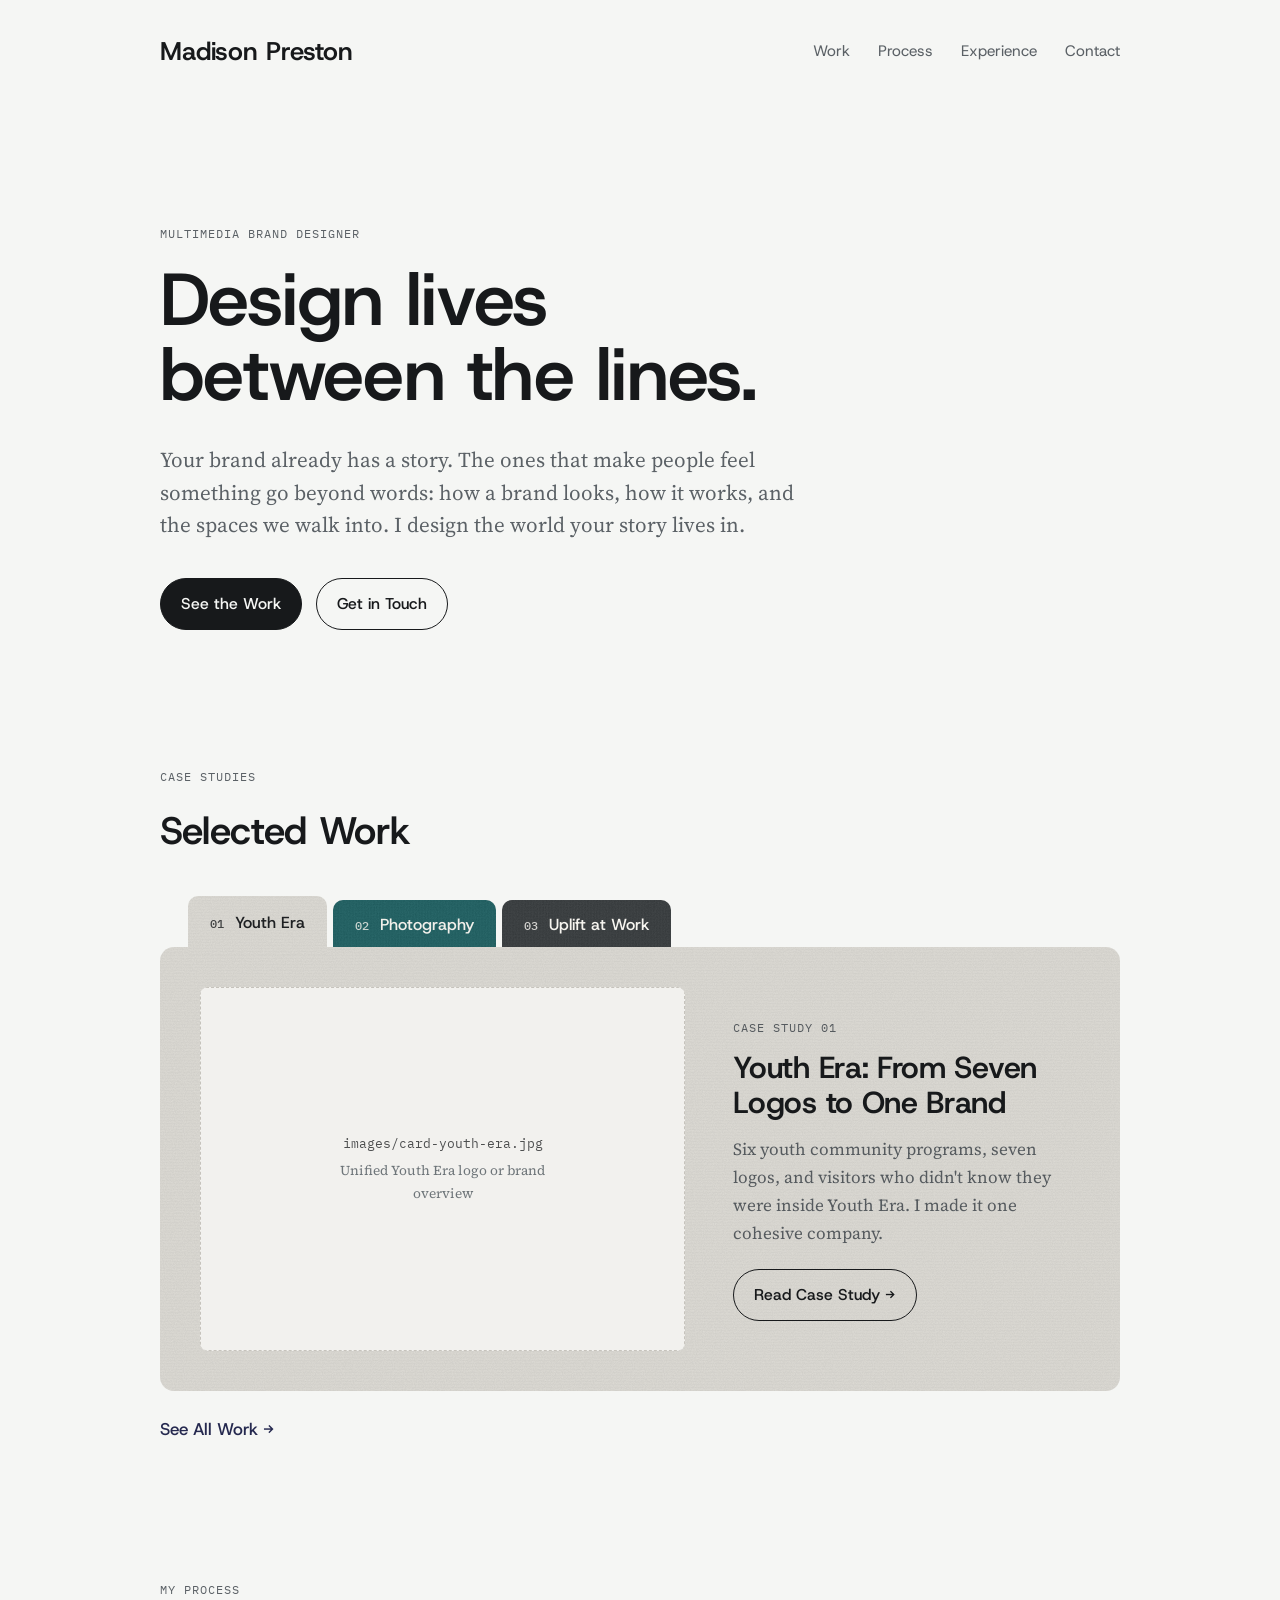
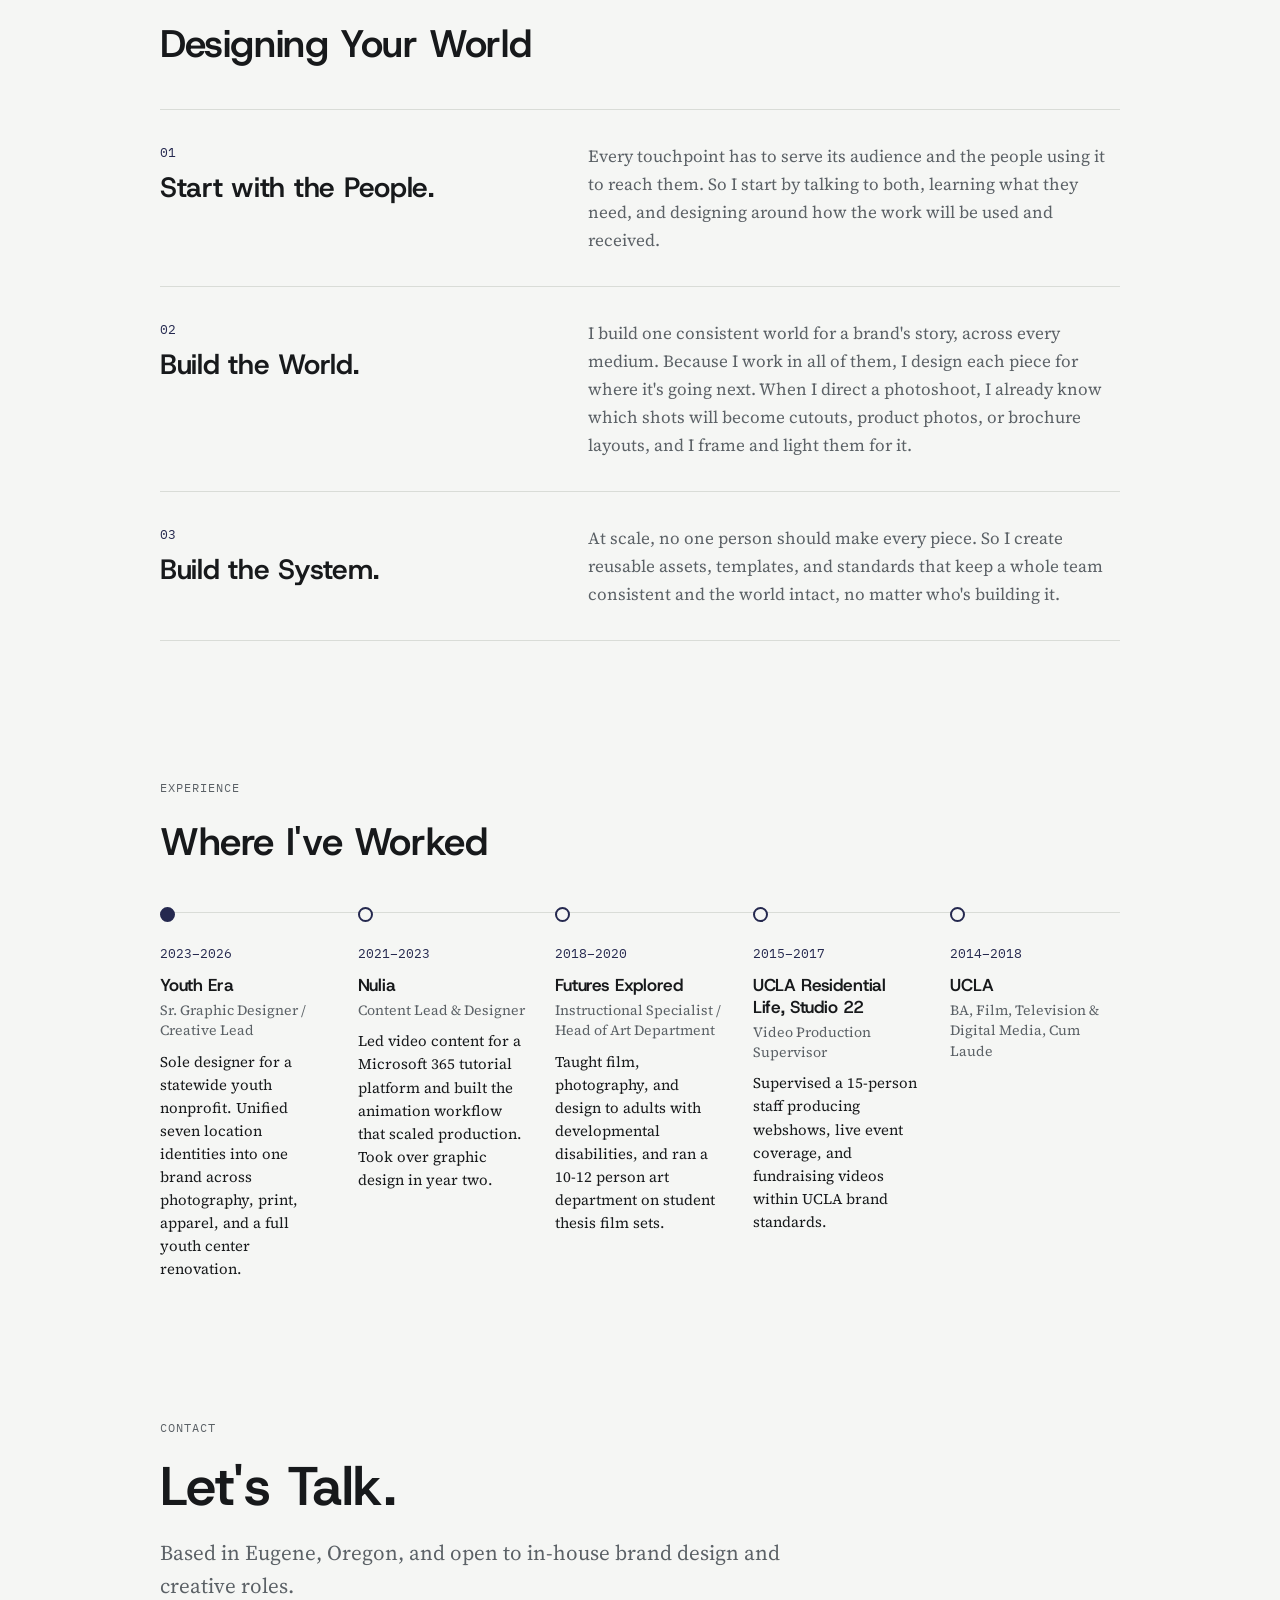
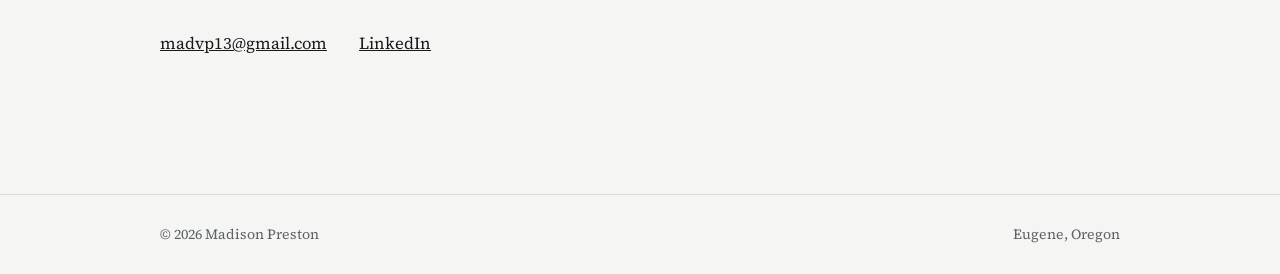
==== index.html @ fdfef24d "Add files via upload" ====
<!doctype html>
<html lang="en">
<head>
<meta charset="utf-8">
<meta name="viewport" content="width=device-width, initial-scale=1, viewport-fit=cover">
<title>Madison Preston</title>
<meta name="description" content="Madison Preston, Multimedia Brand Designer. Brand systems, photography, print, apparel, and spaces.">
<link rel="preconnect" href="https://fonts.googleapis.com">
<link rel="preconnect" href="https://fonts.gstatic.com" crossorigin>
<link rel="stylesheet" href="https://fonts.googleapis.com/css2?family=Host+Grotesk:wght@500;600&family=Source+Serif+4:opsz,wght@8..60,400;8..60,500;8..60,600&family=IBM+Plex+Mono:wght@400;500&display=swap">
<link rel="stylesheet" href="styles.css">
</head>
<body>

<header class="site-header">
  <div class="wrap">
    <a class="wordmark" href="index.html">Madison Preston</a>
    <nav class="nav" aria-label="Main">
      <a href="work.html">Work</a>
      <a href="#process">Process</a>
      <a href="#experience">Experience</a>
      <a href="#contact">Contact</a>
    </nav>
  </div>
</header>

<main>
  <section class="hero">
    <div class="wrap">
      <p class="eyebrow">Multimedia Brand Designer</p>
      <h1>Design lives between the lines.</h1>
      <p class="lead">Your brand already has a story. The ones that make people feel something go beyond words: how a brand looks, how it works, and the spaces we walk into. I design the world your story lives in.</p>
      <div class="hero-actions">
        <a class="btn btn-solid" href="#work">See the Work</a>
        <a class="btn btn-ghost" href="#contact">Get in Touch</a>
      </div>
    </div>
  </section>

  <section class="section" id="work" aria-labelledby="work-title">
    <div class="wrap">
      <div class="section-head">
        <p class="eyebrow">Case studies</p>
        <h2 id="work-title">Selected Work</h2>
      </div>
      <div class="work-folder">
        <div class="ftabs" role="tablist" aria-label="Case studies">
          <a class="ftab ftab-1 is-active" id="wtab-youth-era" href="youth-era.html" role="tab" aria-selected="true" aria-controls="wpanel-youth-era"><span class="tab-num">01</span>Youth Era</a>
          <a class="ftab ftab-2" id="wtab-photography" href="brand-photography.html" role="tab" aria-selected="false" aria-controls="wpanel-photography"><span class="tab-num">02</span>Photography</a>
          <a class="ftab ftab-3" id="wtab-uplift" href="uplift-at-work.html" role="tab" aria-selected="false" aria-controls="wpanel-uplift"><span class="tab-num">03</span>Uplift at Work</a>
        </div>
        <div class="folder wpanel" id="wpanel-youth-era" role="tabpanel" aria-labelledby="wtab-youth-era">
          <div class="shot">
            <div class="ph"><code>images/card-youth-era.jpg</code><span>Unified Youth Era logo or brand overview</span></div>
            <img src="images/card-youth-era.jpg" alt="The unified Youth Era brand">
          </div>
          <div class="wpanel-text">
            <span class="eyebrow">Case study 01</span>
            <h3>Youth Era: From Seven Logos to One Brand</h3>
            <p>Six youth community programs, seven logos, and visitors who didn't know they were inside Youth Era. I made it one cohesive company.</p>
            <a class="btn btn-panel" href="youth-era.html">Read Case Study →</a>
          </div>
        </div>
        <div class="folder wpanel is-green" id="wpanel-photography" role="tabpanel" aria-labelledby="wtab-photography" hidden>
          <div class="shot">
            <div class="ph"><code>images/photo-hero.jpg</code><span>Strongest brand photo from the shoot</span></div>
            <img src="images/photo-hero.jpg" alt="Youth Era brand photography">
          </div>
          <div class="wpanel-text">
            <span class="eyebrow">Case study 02</span>
            <h3>Brand Photography: Setting the Tone</h3>
            <p>One photoshoot gave Youth Era a personality, and changed every material that came after it.</p>
            <a class="btn btn-panel" href="brand-photography.html">Read Case Study →</a>
          </div>
        </div>
        <div class="folder wpanel is-dark" id="wpanel-uplift" role="tabpanel" aria-labelledby="wtab-uplift" hidden>
          <div class="shot">
            <div class="ph"><code>images/card-uplift.jpg</code><span>Redesigned landing page</span></div>
            <img src="images/card-uplift.jpg" alt="Uplift at Work landing page redesign">
          </div>
          <div class="wpanel-text">
            <span class="eyebrow">Case study 03</span>
            <h3>Uplift at Work: Web Redesign &amp; Pitch Deck</h3>
            <p>A landing page and pitch deck that took companies from their first click to booking training for their managers.</p>
            <a class="btn btn-panel" href="uplift-at-work.html">Read Case Study →</a>
          </div>
        </div>
      </div>
      <a class="all-work" href="work.html">See All Work →</a>
    </div>
  </section>

  <section class="section" id="process" aria-labelledby="process-title">
    <div class="wrap">
      <div class="section-head">
        <p class="eyebrow">My process</p>
        <h2 id="process-title">Designing Your World</h2>
      </div>
      <ol class="steps">
        <li class="step">
          <div><span class="step-num">01</span><h3>Start with the People.</h3></div>
          <p>Every touchpoint has to serve its audience and the people using it to reach them. So I start by talking to both, learning what they need, and designing around how the work will be used and received.</p>
        </li>
        <li class="step">
          <div><span class="step-num">02</span><h3>Build the World.</h3></div>
          <p>I build one consistent world for a brand's story, across every medium. Because I work in all of them, I design each piece for where it's going next. When I direct a photoshoot, I already know which shots will become cutouts, product photos, or brochure layouts, and I frame and light them for it.</p>
        </li>
        <li class="step">
          <div><span class="step-num">03</span><h3>Build the System.</h3></div>
          <p>At scale, no one person should make every piece. So I create reusable assets, templates, and standards that keep a whole team consistent and the world intact, no matter who's building it.</p>
        </li>
      </ol>
    </div>
  </section>

  <section class="section" id="experience" aria-labelledby="exp-title">
    <div class="wrap">
      <div class="section-head">
        <p class="eyebrow">Experience</p>
        <h2 id="exp-title">Where I've Worked</h2>
      </div>
      <div class="jobs">
        <div class="job">
          <span class="years">2023–2026</span>
          <div>
            <h3>Youth Era</h3>
            <p class="title">Sr. Graphic Designer / Creative Lead</p>
            <p>Sole designer for a statewide youth nonprofit. Unified seven location identities into one brand across photography, print, apparel, and a full youth center renovation.</p>
          </div>
        </div>
        <div class="job">
          <span class="years">2021–2023</span>
          <div>
            <h3>Nulia</h3>
            <p class="title">Content Lead &amp; Designer</p>
            <p>Led video content for a Microsoft 365 tutorial platform and built the animation workflow that scaled production. Took over graphic design in year two.</p>
          </div>
        </div>
        <div class="job">
          <span class="years">2018–2020</span>
          <div>
            <h3>Futures Explored</h3>
            <p class="title">Instructional Specialist / Head of Art Department</p>
            <p>Taught film, photography, and design to adults with developmental disabilities, and ran a 10-12 person art department on student thesis film sets.</p>
          </div>
        </div>
        <div class="job">
          <span class="years">2015–2017</span>
          <div>
            <h3>UCLA Residential Life, Studio 22</h3>
            <p class="title">Video Production Supervisor</p>
            <p>Supervised a 15-person staff producing webshows, live event coverage, and fundraising videos within UCLA brand standards.</p>
          </div>
        </div>
        <div class="job">
          <span class="years">2014–2018</span>
          <div>
            <h3>UCLA</h3>
            <p class="title">BA, Film, Television &amp; Digital Media, Cum Laude</p>
          </div>
        </div>
      </div>
    </div>
  </section>

  <section class="contact" id="contact" aria-labelledby="contact-title">
    <div class="wrap">
      <p class="eyebrow">Contact</p>
      <h2 id="contact-title">Let's Talk.</h2>
      <p class="lead">Based in Eugene, Oregon, and open to in-house brand design and creative roles.</p>
      <div class="contact-links">
        <a href="mailto:madvp13@gmail.com">madvp13@gmail.com</a>
        <a href="https://www.linkedin.com/in/madison-preston-aa236ab3" target="_blank" rel="noopener">LinkedIn</a>
      </div>
    </div>
  </section>
</main>

<footer class="site-footer">
  <div class="wrap">
    <span>© <span id="year">2026</span> Madison Preston</span>
    <span>Eugene, Oregon</span>
  </div>
</footer>

<script src="site.js"></script>
</body>
</html>
---- styles.css ----
/* Layout: one centered column with wide margins and generous space between sections, so the work has room to breathe. */
:root {
  --bg: #F5F6F4;
  --surface: #E9EBE8;
  --ink: #17191B;
  --muted: #5B6166;
  --line: #D9DCD7;
  --accent: #25294F;
  --ph-ink: #6E7579;
  --panel: #DEDCD6;
  --tab-1: #DEDCD6;
  --tab-1-ink: #1E2022;
  --tab-2: #1E5A5C;
  --tab-2-ink: #F2F0EA;
  --tab-3: #34383A;
  --tab-ink: #F7F5F0;

  --font-display: "Host Grotesk", "Helvetica Neue", Arial, sans-serif;
  --font-body: "Source Serif 4", Georgia, "Times New Roman", serif;
  --font-label: "IBM Plex Mono", ui-monospace, Menlo, monospace;

  --col: 1040px;
  --gutter: clamp(20px, 5vw, 40px);
  --space-section: clamp(72px, 11vw, 136px);
  color-scheme: light;
}
@media (prefers-color-scheme: dark) {
  :root:not([data-theme="light"]) {
    --bg: #121415; --surface: #1C1F20; --ink: #ECEDEA; --muted: #9EA5A8;
    --line: #2C3133; --accent: #87C1D4; --ph-ink: #8A9195;
  --tab-1: #DEDCD6; --tab-1-ink: #1E2022; --tab-2: #1E5A5C; --tab-2-ink: #F2F0EA; --tab-3: #34383A; --tab-ink: #F2F0EA; --panel: #DEDCD6;
    color-scheme: dark;
  }
}
:root[data-theme="dark"] {
  --bg: #121415; --surface: #1C1F20; --ink: #ECEDEA; --muted: #9EA5A8;
  --line: #2C3133; --accent: #87C1D4; --ph-ink: #8A9195;
  --tab-1: #DEDCD6; --tab-1-ink: #1E2022; --tab-2: #1E5A5C; --tab-2-ink: #F2F0EA; --tab-3: #34383A; --tab-ink: #F2F0EA; --panel: #DEDCD6;
  color-scheme: dark;
}

* { box-sizing: border-box; }
[hidden] { display: none !important; }
body {
  margin: 0;
  background: var(--bg);
  color: var(--ink);
  font-family: var(--font-body);
  font-size: 1.0625rem;
  line-height: 1.65;
  -webkit-font-smoothing: antialiased;
}
img { max-width: 100%; display: block; }
a { color: inherit; }
a:focus-visible { outline: 2px solid var(--accent); outline-offset: 3px; border-radius: 2px; }

.wrap { max-width: var(--col); margin-inline: auto; padding-inline: var(--gutter); }

/* Header: sticks to the top; the name is larger at the top of the page and shrinks once you scroll */
.site-header {
  position: sticky; top: env(safe-area-inset-top, 0px); z-index: 10;
  background: var(--bg); border-bottom: 1px solid transparent; transition: border-color 0.3s ease;
}
.site-header .wrap {
  display: flex; flex-wrap: wrap; align-items: center; justify-content: space-between;
  gap: 8px 24px; padding-block: 30px; transition: padding-block 0.3s ease;
}
.wordmark { font-family: var(--font-display); font-weight: 600; font-size: 1.6rem; text-decoration: none; letter-spacing: -0.005em; transition: font-size 0.3s ease; }
.site-header.is-scrolled { border-bottom-color: var(--line); }
.site-header.is-scrolled .wrap { padding-block: 14px; }
.site-header.is-scrolled .wordmark { font-size: 1.12rem; }
.nav { display: flex; flex-wrap: wrap; gap: 8px 28px; font-size: 0.95rem; }
.nav a { text-decoration: none; color: var(--muted); }
.nav a:hover { color: var(--ink); }
[id] { scroll-margin-top: 90px; }

/* Interface text (navigation, buttons, links to more) stays in the heading sans; reading text uses the serif */
.nav, .btn, .fb-btn, .lb-close, .more, .all-work, .back, .chip, .fb-count { font-family: var(--font-display); }

/* Type */
.eyebrow {
  font-family: var(--font-label); font-size: 0.78rem; letter-spacing: 0.08em;
  text-transform: uppercase; color: var(--muted); margin: 0 0 18px;
}
h1, h2, h3 { font-family: var(--font-display); font-weight: 600; letter-spacing: -0.01em; text-wrap: balance; margin: 0; }
h1 { font-size: clamp(2.5rem, 6.4vw, 4.6rem); line-height: 1.02; }
h2 { font-size: clamp(1.7rem, 3.4vw, 2.4rem); line-height: 1.12; }
h3 { font-size: 1.3rem; line-height: 1.25; }
p { margin: 0; }
.lead { font-size: clamp(1.15rem, 1.9vw, 1.32rem); line-height: 1.55; color: var(--muted); max-width: 58ch; }

/* Hero */
.hero { padding-block: clamp(56px, 10vw, 120px) clamp(48px, 7vw, 88px); }
.hero h1 { max-width: 14ch; margin-bottom: 32px; }
.hero-actions { display: flex; flex-wrap: wrap; gap: 14px; margin-top: 36px; }
.btn {
  display: inline-flex; align-items: center; gap: 8px; padding: 12px 20px; border-radius: 999px;
  font-weight: 500; font-size: 0.98rem; text-decoration: none; border: 1px solid var(--ink);
}
.btn-solid { background: var(--ink); color: var(--bg); }
.btn-solid:hover { background: var(--accent); border-color: var(--accent); }
.btn-ghost:hover { border-color: var(--accent); color: var(--accent); }

.section { padding-block: var(--space-section) 0; }
.hero + #work { padding-top: clamp(24px, 4vw, 48px); }
.section-head { display: grid; gap: 4px; margin-bottom: 44px; }

/* Image slots: a labeled placeholder sits behind each image until the file is added */
.shot { position: relative; margin: 0; aspect-ratio: var(--ratio, 4 / 3); max-width: 100%; background: var(--surface); border-radius: 6px; overflow: hidden; }
.shot picture { position: absolute; inset: 0; }
.shot img { position: absolute; inset: 0; width: 100%; height: 100%; object-fit: cover; }
.shot.contain img { object-fit: contain; padding: 6%; }
.ph {
  position: absolute; inset: 0; display: grid; place-content: center; gap: 6px; padding: 20px;
  text-align: center; color: var(--ph-ink); border: 1px dashed var(--line); border-radius: 6px;
}
.ph code { font-family: var(--font-label); font-size: 0.8rem; color: var(--ink); opacity: 0.75; }
.ph span { font-size: 0.85rem; max-width: 30ch; }
.shot.has-img .ph { display: none; }
.shot.logo-lineup img { padding: 4% 5%; }
figcaption { font-size: 0.88rem; color: var(--muted); margin-top: 10px; }
.figure { margin: 0; display: grid; }

/* Case study cards */
.cards { display: grid; grid-template-columns: repeat(3, minmax(0, 1fr)); gap: 32px; }
.card { display: grid; gap: 16px; align-content: start; text-decoration: none; min-width: 0; }
.card .shot { transition: transform 0.4s ease; }
.card:hover .shot { transform: translateY(-4px); }
.card h3 { font-size: 1.25rem; }
.card p { color: var(--muted); font-size: 0.98rem; }
.card .more { font-size: 0.92rem; font-weight: 500; color: var(--accent); }

/* Process */
.steps { list-style: none; margin: 0; padding: 0; display: grid; }
.step { display: grid; grid-template-columns: minmax(0, 5fr) minmax(0, 7fr); gap: 16px 48px; padding-block: 32px; border-top: 1px solid var(--line); }
.step:last-child { border-bottom: 1px solid var(--line); }
.step-num { font-family: var(--font-label); font-size: 0.8rem; color: var(--accent); display: block; margin-bottom: 8px; }
.step h3 { font-size: clamp(1.45rem, 2.4vw, 1.75rem); line-height: 1.2; }
.step p { color: var(--muted); max-width: 60ch; }

/* Experience: horizontal timeline, newest first; turns vertical on narrow screens */
.jobs { position: relative; display: grid; grid-template-columns: repeat(5, minmax(0, 1fr)); gap: 28px; padding-top: 36px; }
.jobs::before { content: ""; position: absolute; top: 5px; left: 0; right: 0; height: 1px; background: var(--line); }
.job { position: relative; min-width: 0; }
.job::before {
  content: ""; position: absolute; top: -36px; left: 0; width: 11px; height: 11px; border-radius: 50%;
  background: var(--bg); border: 2px solid var(--accent);
}
.job:first-child::before { background: var(--accent); }
.job .years { display: block; font-family: var(--font-label); font-size: 0.82rem; color: var(--accent); font-variant-numeric: tabular-nums; margin-bottom: 10px; }
.job h3 { font-size: 1.08rem; margin-bottom: 4px; }
.job .title { color: var(--muted); font-size: 0.88rem; line-height: 1.45; margin-bottom: 10px; }
.job p:not(.title) { font-size: 0.93rem; line-height: 1.55; }

/* Contact */
.contact { padding-block: var(--space-section); }
.contact h2 { font-size: clamp(2.2rem, 5vw, 3.4rem); margin-bottom: 20px; }
.contact-links { display: flex; flex-wrap: wrap; gap: 12px 32px; margin-top: 28px; font-size: 1.05rem; }
.todo { background: var(--surface); border: 1px dashed var(--muted); border-radius: 4px; padding: 1px 8px; font-family: var(--font-label); font-size: 0.85em; }

.site-footer { border-top: 1px solid var(--line); }
.site-footer .wrap { display: flex; flex-wrap: wrap; justify-content: space-between; gap: 12px; padding-block: 28px; font-size: 0.88rem; color: var(--muted); }

/* Case study pages */
.cs-hero { padding-block: clamp(40px, 7vw, 80px) 40px; }
.back { display: inline-block; font-size: 0.92rem; color: var(--muted); text-decoration: none; margin-bottom: 40px; }
.back:hover { color: var(--accent); }
.cs-hero h1 { font-size: clamp(2.2rem, 5.2vw, 3.8rem); max-width: 18ch; margin-bottom: 24px; }
.meta { display: grid; grid-template-columns: repeat(3, minmax(0, 1fr)); gap: 24px 40px; margin: 48px 0 0; padding-top: 28px; border-top: 1px solid var(--line); }
.meta div { min-width: 0; }
.meta dt { font-family: var(--font-label); font-size: 0.75rem; letter-spacing: 0.08em; text-transform: uppercase; color: var(--muted); margin-bottom: 6px; }
.meta dd { margin: 0; font-size: 0.98rem; }

.cs-section { padding-block: clamp(56px, 8vw, 96px) 0; display: grid; gap: 32px; }
.cs-text { display: grid; gap: 16px; max-width: 64ch; }
.cs-text p { color: var(--ink); }
.grid-2 { display: grid; grid-template-columns: repeat(2, minmax(0, 1fr)); gap: 20px; }
.grid-3 { display: grid; grid-template-columns: repeat(3, minmax(0, 1fr)); gap: 20px; }

.subcards { display: grid; grid-template-columns: repeat(3, minmax(0, 1fr)); gap: 28px; }
.subcard { display: grid; gap: 14px; align-content: start; min-width: 0; }
.subcard h3 { font-size: 1.15rem; }
.subcard p { color: var(--muted); font-size: 0.97rem; }
a.subcard { text-decoration: none; }
a.subcard .shot { transition: transform 0.4s ease; }
a.subcard:hover .shot { transform: translateY(-4px); }
.subcard .more { font-size: 0.92rem; font-weight: 500; color: var(--accent); }

.next { margin-top: var(--space-section); border-top: 1px solid var(--line); }
.next a { display: grid; gap: 6px; padding-block: 40px; text-decoration: none; }
.next a:hover h2 { color: var(--accent); }

/* Flipbook (ERA'ZINE): a two-page book. The cover sits alone on the right; Next turns the right page on the spine, Previous turns the left page back. */
.flipbook { display: grid; gap: 20px; justify-items: center; }
.fb-stage { position: relative; width: min(100%, 880px); aspect-ratio: 17 / 11; touch-action: pan-y; }
.fb-book { position: absolute; inset: 0; filter: drop-shadow(0 14px 22px rgba(0, 0, 0, 0.28)); transition: transform 0.6s ease; }
.fb-book.is-closed { transform: translateX(-25%); }
.fb-half, .fb-leaf { position: absolute; top: 0; bottom: 0; width: 50%; }
.fb-left { left: 0; }
.fb-right, .fb-leaf { left: 50%; }
.fb-leaf.on-left { left: 0; }
.fb-half, .fb-face { background-repeat: no-repeat; }
.fb-leaf { transform-style: preserve-3d; transform-origin: left center; z-index: 2; }
.fb-leaf.on-left { transform-origin: right center; }
.fb-face { position: absolute; inset: 0; backface-visibility: hidden; -webkit-backface-visibility: hidden; }
.fb-back { transform: rotateY(180deg); }
.fb-stage .ph { z-index: 3; }
.fb-controls { display: flex; align-items: center; justify-content: center; gap: 20px; flex-wrap: wrap; }
.fb-count { font-family: var(--font-label); font-size: 0.82rem; color: var(--muted); font-variant-numeric: tabular-nums; min-width: 13ch; text-align: center; }
.fb-btn { font: inherit; font-size: 0.95rem; font-weight: 500; color: var(--ink); background: transparent;
  border: 1px solid var(--ink); border-radius: 999px; padding: 10px 18px; cursor: pointer; }
.fb-btn:hover:not(:disabled) { border-color: var(--accent); color: var(--accent); }
.fb-btn:disabled { opacity: 0.35; cursor: default; }
.fb-btn:focus-visible { outline: 2px solid var(--accent); outline-offset: 3px; }

/* Case study folder: three tabs, each its own color; the active tab merges into the panel below */
.tabs { display: flex; gap: 6px; padding-inline: clamp(12px, 3vw, 28px); margin-top: clamp(12px, 3vw, 32px); position: relative; z-index: 1; }
.tab {
  display: flex; align-items: baseline; gap: 10px; min-width: 0;
  padding: 12px 22px 11px; border-radius: 10px 10px 0 0;
  background: var(--tab-1); color: var(--tab-1-ink); text-decoration: none;
  font-family: var(--font-display); font-weight: 500; font-size: 1rem; white-space: nowrap;
  transform: translateY(4px); transition: transform 0.2s ease, background-color 0.2s ease;
}
.tab-2 { background: var(--tab-2); color: var(--tab-2-ink); }
.tab-3 { background: var(--tab-3); color: var(--tab-ink); }
.tab:hover { transform: translateY(0); }
.tab.is-active { transform: none; padding-top: 14px; }
.tab:focus-visible { outline: 2px solid var(--accent); outline-offset: 2px; }
.tab-num { font-family: var(--font-label); font-size: 0.78rem; letter-spacing: 0.04em; opacity: 0.8; }
.tab-label { overflow: hidden; text-overflow: ellipsis; }
.folder {
  --panel: var(--tab-1); --bg: #F2F1EE; --ink: #17191B; --muted: #555A5E;
  --line: #C6C3BC; --accent: #25294F; --ph-ink: #6E7579;
  color: var(--ink);
}
.folder.is-green {
  --panel: var(--tab-2); --bg: #184B4D; --ink: #F3F7F6; --muted: #D6E8E6;
  --line: #3F7779; --accent: #E2F4F2; --ph-ink: #C3DCDA;
}
.folder.is-dark {
  --panel: var(--tab-3); --bg: #2A2D2F; --ink: #F2F0EA; --muted: #B4B9BB;
  --line: #4A5053; --accent: #87C1D4; --ph-ink: #A3A9AC;
  color: var(--ink);
}
.folder { background: var(--panel); border-radius: 14px; padding: 0 clamp(20px, 5vw, 56px) clamp(8px, 2vw, 16px); }
.folder .cs-hero { padding-top: clamp(32px, 5vw, 56px); }
.folder .shot { background: var(--bg); }
.folder .next { margin-top: clamp(64px, 9vw, 112px); }

/* Home work folder: slanted tabs in each case study's color; hovering a tab swaps the card below */
.work-folder { position: relative; }
.ftabs { display: flex; gap: 6px; position: relative; padding-inline: clamp(12px, 3vw, 28px); }
.ftab {
  position: relative; z-index: 3; display: flex; align-items: baseline; gap: 10px; min-width: 0;
  padding: 12px 22px 19px; margin-bottom: -8px; border-radius: 10px 10px 0 0;
  text-decoration: none; white-space: nowrap;
  font-family: var(--font-display); font-weight: 500; font-size: 1rem;
  background: var(--tab-1); color: var(--tab-1-ink);
  transform: translateY(4px); transition: transform 0.2s ease;
}
.ftab-2 { background: var(--tab-2); color: var(--tab-2-ink); }
.ftab-3 { background: var(--tab-3); color: var(--tab-ink); }
.ftab:hover { transform: translateY(0); }
.ftab.is-active { z-index: 6; transform: none; padding-top: 14px; }
.ftab:focus-visible { outline: 2px solid var(--accent); outline-offset: 2px; }
.ftab .tab-num { font-family: var(--font-label); font-size: 0.78rem; letter-spacing: 0.04em; opacity: 0.8; }
.wpanel {
  position: relative; z-index: 5; border-radius: 14px;
  padding: clamp(20px, 4vw, 40px); display: grid; grid-template-columns: minmax(0, 7fr) minmax(0, 5fr);
  gap: clamp(24px, 4vw, 48px); align-items: center;
}
.wpanel[hidden] { display: none; }
.wpanel .shot { border-radius: 8px; }
.wpanel-text { display: grid; gap: 14px; align-content: center; min-width: 0; }
.wpanel-text .eyebrow { margin: 0; }
.wpanel-text h3 { font-size: clamp(1.4rem, 2.6vw, 1.9rem); line-height: 1.15; }
.wpanel-text p { color: var(--muted); }
.btn-panel { justify-self: start; margin-top: 8px; border-color: var(--ink); color: var(--ink); }
.btn-panel:hover { border-color: var(--accent); color: var(--accent); }

/* Tap to enlarge: opens an image full screen; wide pieces scroll sideways at full size */
.zoomable { cursor: zoom-in; }
.zoomable:focus-visible { outline: 2px solid var(--accent); outline-offset: 3px; }
.zoom-hint { display: none; }
.lightbox {
  position: fixed; inset: 0; z-index: 100; display: flex; flex-direction: column;
  background: #0E0F10; color: #F2F0EA;
  padding: calc(env(safe-area-inset-top, 0px) + 12px) 0 calc(env(safe-area-inset-bottom, 0px) + 12px);
}
.lightbox[hidden] { display: none; }
.lb-bar { display: flex; justify-content: space-between; align-items: center; gap: 12px; padding: 0 16px 12px; }
.lb-hint { font-size: 0.85rem; color: #B9BDBF; }
.lb-close {
  font: inherit; font-size: 0.95rem; color: #F2F0EA; background: transparent; cursor: pointer;
  border: 1px solid rgba(242, 240, 234, 0.5); border-radius: 999px; padding: 8px 16px; margin-left: auto;
}
.lb-close:focus-visible { outline: 2px solid #87C1D4; outline-offset: 2px; }
.lb-scroll { flex: 1; min-height: 0; overflow: auto; display: flex; align-items: center; -webkit-overflow-scrolling: touch; }
.lb-scroll img { max-width: none; width: auto; height: auto; max-height: 100%; margin: auto; padding-inline: 16px; box-sizing: content-box; }
@media (min-width: 861px) { .lb-scroll img { max-width: calc(100% - 32px); } }

/* Brochure pair: full trifolds stacked on desktop; on phones, the two front covers side by side (tap opens the full trifold) */
.brochure-pair { display: grid; gap: 32px; }
.stack { display: grid; gap: 32px; }
.print-set { display: grid; gap: 48px; }
.print-flyer { justify-self: center; width: min(100%, 520px); }
.folder .shot.clear, .shot.clear { background: transparent; }

/* All Work page */
.hero-sm { padding-block: clamp(40px, 7vw, 80px) clamp(24px, 4vw, 40px); }
.hero-sm h1 { margin-bottom: 20px; }
.section-tight { padding-block: 8px 0; }
.work-page { padding-bottom: var(--space-section); }
.chip { justify-self: start; font-family: var(--font-label); font-size: 0.74rem; letter-spacing: 0.04em; padding: 4px 10px; border-radius: 999px; }
.chip-1 { background: var(--tab-1); color: var(--tab-1-ink); }
.chip-2 { background: var(--tab-2); color: var(--tab-2-ink); }
.chip-3 { background: var(--tab-3); color: var(--tab-ink); }
.gallery-lead { margin-bottom: 32px; }
.cards-2 { grid-template-columns: repeat(2, minmax(0, 1fr)); }
.feature { display: grid; grid-template-columns: minmax(0, 7fr) minmax(0, 5fr); gap: 32px 48px; align-items: center; text-decoration: none; }
.feature .shot { transition: transform 0.4s ease; }
.feature:hover .shot { transform: translateY(-4px); }
.feature-text { display: grid; gap: 14px; justify-items: start; min-width: 0; }
.feature-text h3 { font-size: clamp(1.3rem, 2.4vw, 1.7rem); }
.feature-text p { color: var(--muted); }
.feature .more { font-size: 0.92rem; font-weight: 500; color: var(--accent); }
.all-work { display: inline-block; margin-top: 24px; font-weight: 500; color: var(--accent); text-decoration: none; }
.all-work:hover { text-decoration: underline; }
.nav a[aria-current="page"] { color: var(--ink); }

/* Finished space: one tall photo on the left, two wide photos stacked on the right */
.finished-grid { display: grid; grid-template-columns: repeat(2, minmax(0, 1fr)); grid-template-rows: repeat(2, minmax(0, 1fr)); gap: 20px; }
.finished-grid .tall { grid-row: 1 / 3; aspect-ratio: 3 / 4; }
.finished-grid .wide { aspect-ratio: auto; height: 100%; }

/* Paper texture on the case study panels: fine grain plus a faint linen weave, drawn under the content */
.folder, .tab, .ftab { position: relative; isolation: isolate; }
.folder::before, .tab::before, .ftab::before {
  content: ""; position: absolute; inset: 0; border-radius: inherit; pointer-events: none; z-index: -1;
  background-image:
    url("data:image/svg+xml,%3Csvg xmlns='http://www.w3.org/2000/svg' width='240' height='240'%3E%3Cfilter id='n'%3E%3CfeTurbulence type='fractalNoise' baseFrequency='0.9' numOctaves='3' stitchTiles='stitch'/%3E%3CfeColorMatrix values='0 0 0 0 0.5  0 0 0 0 0.5  0 0 0 0 0.5  0 0 0 0.55 0'/%3E%3C/filter%3E%3Crect width='100%25' height='100%25' filter='url(%23n)'/%3E%3C/svg%3E"),
    repeating-linear-gradient(0deg, rgba(0, 0, 0, 0.035) 0 1px, transparent 1px 3px),
    repeating-linear-gradient(90deg, rgba(255, 255, 255, 0.05) 0 1px, transparent 1px 3px);
  background-size: 240px 240px, auto, auto;
  mix-blend-mode: multiply; opacity: 0.45;
}
.folder.is-green::before, .folder.is-dark::before, .tab-2::before, .tab-3::before, .ftab-2::before, .ftab-3::before { mix-blend-mode: soft-light; opacity: 0.9; }

@media (max-width: 860px) {
  .zoom-hint { display: inline; }
  .wpanel { grid-template-columns: minmax(0, 1fr); }
  .cards, .subcards, .cards-2, .feature { grid-template-columns: minmax(0, 1fr); gap: 44px; }
  .feature { gap: 16px; }
  .step { grid-template-columns: minmax(0, 1fr); }
  .meta { grid-template-columns: minmax(0, 1fr); }
  .grid-3 { grid-template-columns: repeat(2, minmax(0, 1fr)); }
  .jobs { grid-template-columns: minmax(0, 1fr); gap: 36px; padding-top: 0; padding-left: 32px; }
  .jobs::before { top: 6px; bottom: 6px; left: 5px; right: auto; width: 1px; height: auto; }
  .job::before { top: 4px; left: -32px; }
  .job p:not(.title) { max-width: 62ch; }
}
@media (max-width: 560px) {
  .finished-grid { grid-template-columns: minmax(0, 1fr); grid-template-rows: none; gap: 14px; }
  .finished-grid .tall { grid-row: auto; }
  .finished-grid .wide { aspect-ratio: 3 / 2; height: auto; }
  .brochure-pair { grid-template-columns: repeat(2, minmax(0, 1fr)); gap: 14px; }
  .print-set { grid-template-columns: repeat(2, minmax(0, 1fr)); gap: 14px; align-items: start; }
  .print-flyer { width: 100%; }
  .shot.brochure { aspect-ratio: 1 / 1; }
  .shot.brochure.clear img { object-fit: contain; }
  .ftabs { padding-inline: 8px; gap: 4px; }
  .ftab { flex: 1 1 0; justify-content: center; padding: 10px 8px 17px; font-size: 0.86rem; }
  .ftab.is-active { padding-top: 12px; }
  .ftab .tab-num { display: none; }
  .tabs { padding-inline: 8px; gap: 4px; }
  .tab { flex: 1 1 0; justify-content: center; padding: 10px 8px 9px; font-size: 0.86rem; }
  .tab.is-active { padding-top: 12px; }
  .tab-num { display: none; }
  .wordmark { font-size: 1.35rem; }
  .site-header .wrap { padding-block: 20px; }
  .grid-2, .grid-3 { grid-template-columns: minmax(0, 1fr); }
}
@media (prefers-reduced-motion: reduce) {
  .card .shot { transition: none; }
  .card:hover .shot, a.subcard:hover .shot, .feature:hover .shot { transform: none; }
  a.subcard .shot { transition: none; }
  .fb-book { transition: none; }
  .site-header, .site-header .wrap, .wordmark, .tab, .ftab { transition: none; }
}
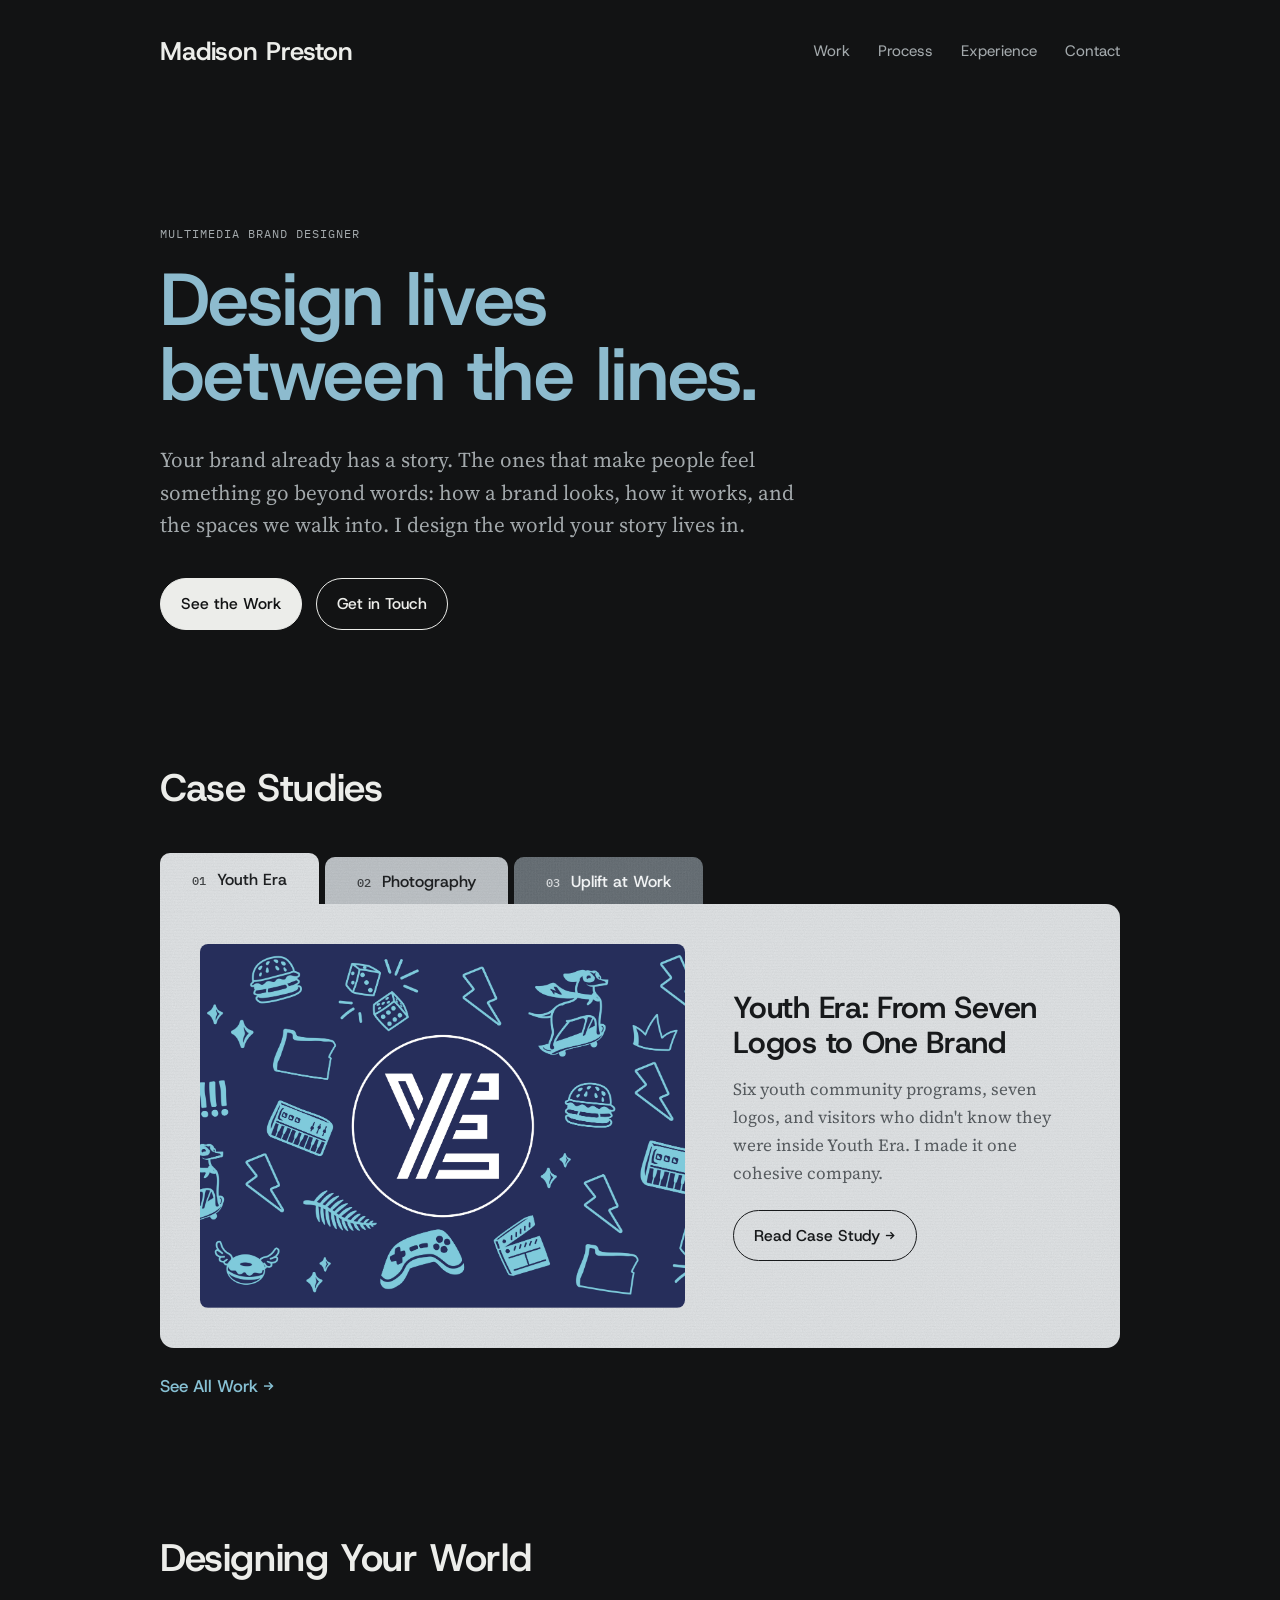
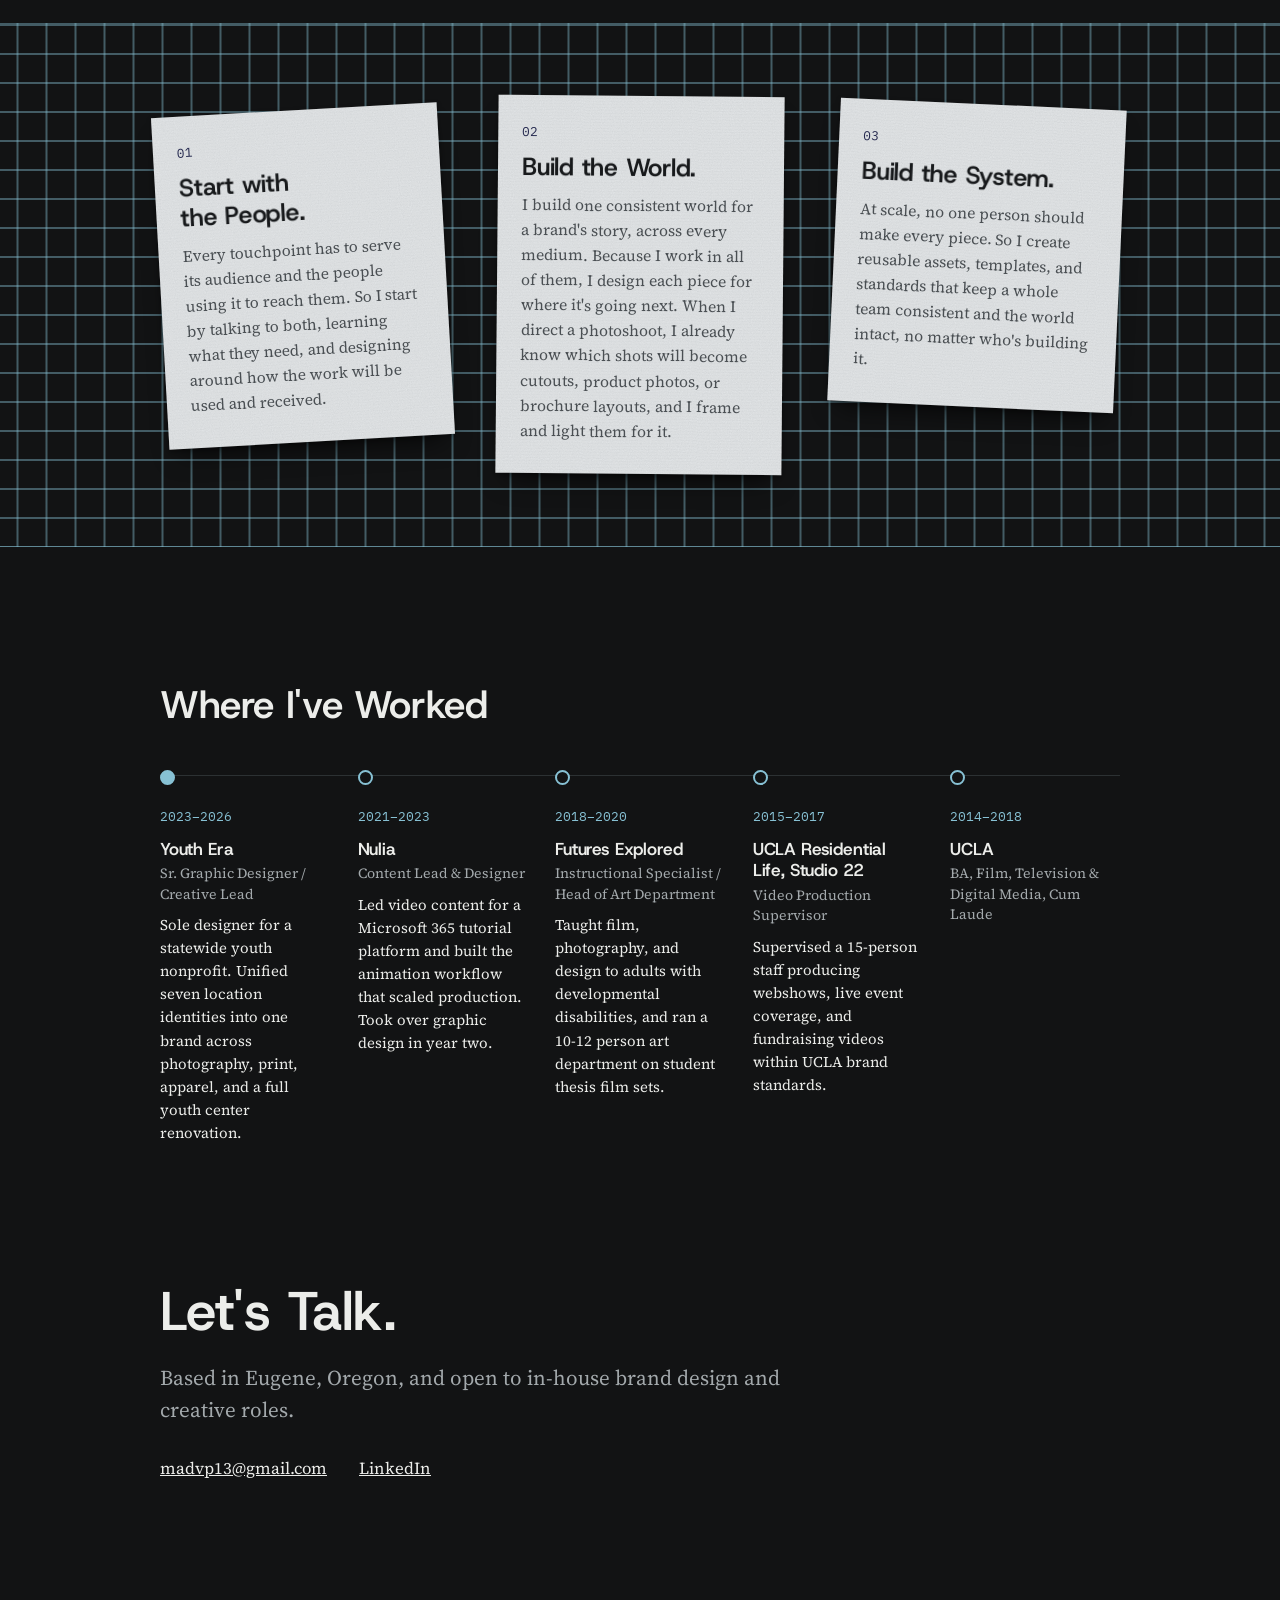
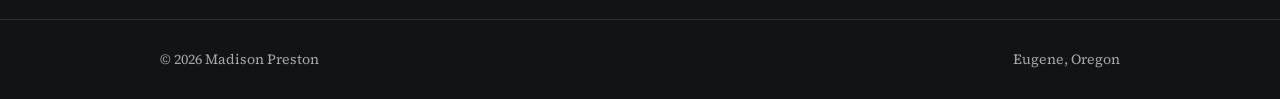
==== commit 75417c04: "Add files via upload" ====
--- a/index.html
+++ b/index.html
@@ -40,8 +40,7 @@
   <section class="section" id="work" aria-labelledby="work-title">
     <div class="wrap">
       <div class="section-head">
-        <p class="eyebrow">Case studies</p>
-        <h2 id="work-title">Selected Work</h2>
+        <h2 id="work-title">Case Studies</h2>
       </div>
       <div class="work-folder">
         <div class="ftabs" role="tablist" aria-label="Case studies">
@@ -55,7 +54,6 @@
             <img src="images/card-youth-era.jpg" alt="The unified Youth Era brand">
           </div>
           <div class="wpanel-text">
-            <span class="eyebrow">Case study 01</span>
             <h3>Youth Era: From Seven Logos to One Brand</h3>
             <p>Six youth community programs, seven logos, and visitors who didn't know they were inside Youth Era. I made it one cohesive company.</p>
             <a class="btn btn-panel" href="youth-era.html">Read Case Study →</a>
@@ -67,7 +65,6 @@
             <img src="images/photo-hero.jpg" alt="Youth Era brand photography">
           </div>
           <div class="wpanel-text">
-            <span class="eyebrow">Case study 02</span>
             <h3>Brand Photography: Setting the Tone</h3>
             <p>One photoshoot gave Youth Era a personality, and changed every material that came after it.</p>
             <a class="btn btn-panel" href="brand-photography.html">Read Case Study →</a>
@@ -79,7 +76,6 @@
             <img src="images/card-uplift.jpg" alt="Uplift at Work landing page redesign">
           </div>
           <div class="wpanel-text">
-            <span class="eyebrow">Case study 03</span>
             <h3>Uplift at Work: Web Redesign &amp; Pitch Deck</h3>
             <p>A landing page and pitch deck that took companies from their first click to booking training for their managers.</p>
             <a class="btn btn-panel" href="uplift-at-work.html">Read Case Study →</a>
@@ -93,30 +89,35 @@
   <section class="section" id="process" aria-labelledby="process-title">
     <div class="wrap">
       <div class="section-head">
-        <p class="eyebrow">My process</p>
         <h2 id="process-title">Designing Your World</h2>
       </div>
-      <ol class="steps">
-        <li class="step">
-          <div><span class="step-num">01</span><h3>Start with the People.</h3></div>
-          <p>Every touchpoint has to serve its audience and the people using it to reach them. So I start by talking to both, learning what they need, and designing around how the work will be used and received.</p>
-        </li>
-        <li class="step">
-          <div><span class="step-num">02</span><h3>Build the World.</h3></div>
-          <p>I build one consistent world for a brand's story, across every medium. Because I work in all of them, I design each piece for where it's going next. When I direct a photoshoot, I already know which shots will become cutouts, product photos, or brochure layouts, and I frame and light them for it.</p>
-        </li>
-        <li class="step">
-          <div><span class="step-num">03</span><h3>Build the System.</h3></div>
-          <p>At scale, no one person should make every piece. So I create reusable assets, templates, and standards that keep a whole team consistent and the world intact, no matter who's building it.</p>
-        </li>
-      </ol>
+    </div>
+    <div class="grid-band">
+      <div class="wrap">
+        <ol class="notes">
+          <li class="note note-1">
+            <span class="step-num">01</span>
+            <h3>Start with the People.</h3>
+            <p>Every touchpoint has to serve its audience and the people using it to reach them. So I start by talking to both, learning what they need, and designing around how the work will be used and received.</p>
+          </li>
+          <li class="note note-2">
+            <span class="step-num">02</span>
+            <h3>Build the World.</h3>
+            <p>I build one consistent world for a brand's story, across every medium. Because I work in all of them, I design each piece for where it's going next. When I direct a photoshoot, I already know which shots will become cutouts, product photos, or brochure layouts, and I frame and light them for it.</p>
+          </li>
+          <li class="note note-3">
+            <span class="step-num">03</span>
+            <h3>Build the System.</h3>
+            <p>At scale, no one person should make every piece. So I create reusable assets, templates, and standards that keep a whole team consistent and the world intact, no matter who's building it.</p>
+          </li>
+        </ol>
+      </div>
     </div>
   </section>
 
   <section class="section" id="experience" aria-labelledby="exp-title">
     <div class="wrap">
       <div class="section-head">
-        <p class="eyebrow">Experience</p>
         <h2 id="exp-title">Where I've Worked</h2>
       </div>
       <div class="jobs">
@@ -165,7 +166,6 @@
 
   <section class="contact" id="contact" aria-labelledby="contact-title">
     <div class="wrap">
-      <p class="eyebrow">Contact</p>
       <h2 id="contact-title">Let's Talk.</h2>
       <p class="lead">Based in Eugene, Oregon, and open to in-house brand design and creative roles.</p>
       <div class="contact-links">
--- a/styles.css
+++ b/styles.css
@@ -1,18 +1,23 @@
 /* Layout: one centered column with wide margins and generous space between sections, so the work has room to breathe. */
 :root {
-  --bg: #F5F6F4;
-  --surface: #E9EBE8;
-  --ink: #17191B;
-  --muted: #5B6166;
-  --line: #D9DCD7;
-  --accent: #25294F;
-  --ph-ink: #6E7579;
-  --panel: #DEDCD6;
-  --tab-1: #DEDCD6;
+  /* Dark site; the case study folders and process notes are paper and carry their own light tokens */
+  --bg: #121314;
+  --surface: #1C1F20;
+  --ink: #ECEDEA;
+  --muted: #A3A9AC;
+  --line: #2C3133;
+  --accent: #87C1D4;
+  --hero-ink: #8DBBCE;
+  --ph-ink: #8A9195;
+  --grid: rgba(135, 193, 212, 0.42);
+  --paper: #E3E6E8;
+  --panel: #E1E4E6;
+  --tab-1: #E1E4E6;
   --tab-1-ink: #1E2022;
-  --tab-2: #1E5A5C;
-  --tab-2-ink: #F2F0EA;
-  --tab-3: #34383A;
+  --tab-2: #BFC4C8;
+  --tab-2-ink: #1E2022;
+  --tab-3: #5E666C;
+  --tab-3-ink: #F1F3F4;
   --tab-ink: #F7F5F0;
 
   --font-display: "Host Grotesk", "Helvetica Neue", Arial, sans-serif;
@@ -22,20 +27,6 @@
   --col: 1040px;
   --gutter: clamp(20px, 5vw, 40px);
   --space-section: clamp(72px, 11vw, 136px);
-  color-scheme: light;
-}
-@media (prefers-color-scheme: dark) {
-  :root:not([data-theme="light"]) {
-    --bg: #121415; --surface: #1C1F20; --ink: #ECEDEA; --muted: #9EA5A8;
-    --line: #2C3133; --accent: #87C1D4; --ph-ink: #8A9195;
-  --tab-1: #DEDCD6; --tab-1-ink: #1E2022; --tab-2: #1E5A5C; --tab-2-ink: #F2F0EA; --tab-3: #34383A; --tab-ink: #F2F0EA; --panel: #DEDCD6;
-    color-scheme: dark;
-  }
-}
-:root[data-theme="dark"] {
-  --bg: #121415; --surface: #1C1F20; --ink: #ECEDEA; --muted: #9EA5A8;
-  --line: #2C3133; --accent: #87C1D4; --ph-ink: #8A9195;
-  --tab-1: #DEDCD6; --tab-1-ink: #1E2022; --tab-2: #1E5A5C; --tab-2-ink: #F2F0EA; --tab-3: #34383A; --tab-ink: #F2F0EA; --panel: #DEDCD6;
   color-scheme: dark;
 }
 
@@ -91,7 +82,7 @@
 
 /* Hero */
 .hero { padding-block: clamp(56px, 10vw, 120px) clamp(48px, 7vw, 88px); }
-.hero h1 { max-width: 14ch; margin-bottom: 32px; }
+.hero h1 { max-width: 14ch; margin-bottom: 32px; color: var(--hero-ink); }
 .hero-actions { display: flex; flex-wrap: wrap; gap: 14px; margin-top: 36px; }
 .btn {
   display: inline-flex; align-items: center; gap: 8px; padding: 12px 20px; border-radius: 999px;
@@ -214,33 +205,33 @@
 .fb-btn:focus-visible { outline: 2px solid var(--accent); outline-offset: 3px; }
 
 /* Case study folder: three tabs, each its own color; the active tab merges into the panel below */
-.tabs { display: flex; gap: 6px; padding-inline: clamp(12px, 3vw, 28px); margin-top: clamp(12px, 3vw, 32px); position: relative; z-index: 1; }
+.tabs { display: flex; gap: 6px; padding-inline: 0; margin-top: clamp(12px, 3vw, 32px); position: relative; z-index: 1; }
 .tab {
   display: flex; align-items: baseline; gap: 10px; min-width: 0;
-  padding: 12px 22px 11px; border-radius: 10px 10px 0 0;
+  padding: 12px 32px 11px; border-radius: 10px 10px 0 0;
   background: var(--tab-1); color: var(--tab-1-ink); text-decoration: none;
   font-family: var(--font-display); font-weight: 500; font-size: 1rem; white-space: nowrap;
   transform: translateY(4px); transition: transform 0.2s ease, background-color 0.2s ease;
 }
 .tab-2 { background: var(--tab-2); color: var(--tab-2-ink); }
-.tab-3 { background: var(--tab-3); color: var(--tab-ink); }
+.tab-3 { background: var(--tab-3); color: var(--tab-3-ink); }
 .tab:hover { transform: translateY(0); }
 .tab.is-active { transform: none; padding-top: 14px; }
 .tab:focus-visible { outline: 2px solid var(--accent); outline-offset: 2px; }
 .tab-num { font-family: var(--font-label); font-size: 0.78rem; letter-spacing: 0.04em; opacity: 0.8; }
 .tab-label { overflow: hidden; text-overflow: ellipsis; }
 .folder {
-  --panel: var(--tab-1); --bg: #F2F1EE; --ink: #17191B; --muted: #555A5E;
-  --line: #C6C3BC; --accent: #25294F; --ph-ink: #6E7579;
+  --panel: var(--tab-1); --bg: #EFF1F2; --ink: #17191B; --muted: #555A5E;
+  --line: #BFC5C9; --accent: #25294F; --ph-ink: #6E7579;
   color: var(--ink);
 }
 .folder.is-green {
-  --panel: var(--tab-2); --bg: #184B4D; --ink: #F3F7F6; --muted: #D6E8E6;
-  --line: #3F7779; --accent: #E2F4F2; --ph-ink: #C3DCDA;
+  --panel: var(--tab-2); --bg: #D2D6D9; --ink: #1E2022; --muted: #44474A;
+  --line: #9DA4A9; --accent: #1E2022; --ph-ink: #4A4D50;
 }
 .folder.is-dark {
-  --panel: var(--tab-3); --bg: #2A2D2F; --ink: #F2F0EA; --muted: #B4B9BB;
-  --line: #4A5053; --accent: #87C1D4; --ph-ink: #A3A9AC;
+  --panel: var(--tab-3); --bg: #6E767C; --ink: #F1F3F4; --muted: #D3D8DB;
+  --line: #848C92; --accent: #F1F3F4; --ph-ink: #D3D8DB;
   color: var(--ink);
 }
 .folder { background: var(--panel); border-radius: 14px; padding: 0 clamp(20px, 5vw, 56px) clamp(8px, 2vw, 16px); }
@@ -250,17 +241,17 @@
 
 /* Home work folder: slanted tabs in each case study's color; hovering a tab swaps the card below */
 .work-folder { position: relative; }
-.ftabs { display: flex; gap: 6px; position: relative; padding-inline: clamp(12px, 3vw, 28px); }
+.ftabs { display: flex; gap: 6px; position: relative; padding-inline: 0; }
 .ftab {
   position: relative; z-index: 3; display: flex; align-items: baseline; gap: 10px; min-width: 0;
-  padding: 12px 22px 19px; margin-bottom: -8px; border-radius: 10px 10px 0 0;
+  padding: 12px 32px 19px; margin-bottom: -8px; border-radius: 10px 10px 0 0;
   text-decoration: none; white-space: nowrap;
   font-family: var(--font-display); font-weight: 500; font-size: 1rem;
   background: var(--tab-1); color: var(--tab-1-ink);
   transform: translateY(4px); transition: transform 0.2s ease;
 }
 .ftab-2 { background: var(--tab-2); color: var(--tab-2-ink); }
-.ftab-3 { background: var(--tab-3); color: var(--tab-ink); }
+.ftab-3 { background: var(--tab-3); color: var(--tab-3-ink); }
 .ftab:hover { transform: translateY(0); }
 .ftab.is-active { z-index: 6; transform: none; padding-top: 14px; }
 .ftab:focus-visible { outline: 2px solid var(--accent); outline-offset: 2px; }
@@ -315,7 +306,7 @@
 .chip { justify-self: start; font-family: var(--font-label); font-size: 0.74rem; letter-spacing: 0.04em; padding: 4px 10px; border-radius: 999px; }
 .chip-1 { background: var(--tab-1); color: var(--tab-1-ink); }
 .chip-2 { background: var(--tab-2); color: var(--tab-2-ink); }
-.chip-3 { background: var(--tab-3); color: var(--tab-ink); }
+.chip-3 { background: var(--tab-3); color: var(--tab-3-ink); }
 .gallery-lead { margin-bottom: 32px; }
 .cards-2 { grid-template-columns: repeat(2, minmax(0, 1fr)); }
 .feature { display: grid; grid-template-columns: minmax(0, 7fr) minmax(0, 5fr); gap: 32px 48px; align-items: center; text-decoration: none; }
@@ -335,8 +326,8 @@
 .finished-grid .wide { aspect-ratio: auto; height: 100%; }
 
 /* Paper texture on the case study panels: fine grain plus a faint linen weave, drawn under the content */
-.folder, .tab, .ftab { position: relative; isolation: isolate; }
-.folder::before, .tab::before, .ftab::before {
+.folder, .tab, .ftab, .note { position: relative; isolation: isolate; }
+.folder::before, .tab::before, .ftab::before, .note::before {
   content: ""; position: absolute; inset: 0; border-radius: inherit; pointer-events: none; z-index: -1;
   background-image:
     url("data:image/svg+xml,%3Csvg xmlns='http://www.w3.org/2000/svg' width='240' height='240'%3E%3Cfilter id='n'%3E%3CfeTurbulence type='fractalNoise' baseFrequency='0.9' numOctaves='3' stitchTiles='stitch'/%3E%3CfeColorMatrix values='0 0 0 0 0.5  0 0 0 0 0.5  0 0 0 0 0.5  0 0 0 0.55 0'/%3E%3C/filter%3E%3Crect width='100%25' height='100%25' filter='url(%23n)'/%3E%3C/svg%3E"),
@@ -345,7 +336,33 @@
   background-size: 240px 240px, auto, auto;
   mix-blend-mode: multiply; opacity: 0.45;
 }
-.folder.is-green::before, .folder.is-dark::before, .tab-2::before, .tab-3::before, .ftab-2::before, .ftab-3::before { mix-blend-mode: soft-light; opacity: 0.9; }
+.folder.is-dark::before, .tab-3::before, .ftab-3::before { mix-blend-mode: soft-light; opacity: 0.9; }
+
+/* Headings on the paper panels read as ink: roughened edges, uneven density, and on the light panel the grain shows through */
+.folder h1, .folder h2, .folder h3 { filter: url(#ink); }
+
+/* The first tab sits flush with the panel's left edge, so that corner is square */
+.folder { border-top-left-radius: 0; }
+
+/* Process: a full-width grid band with three paper notes pinned on it */
+.grid-band {
+  border-block: 1.6px solid var(--grid);
+  background-image: linear-gradient(var(--grid) 1.6px, transparent 1.6px), linear-gradient(90deg, var(--grid) 1.6px, transparent 1.6px);
+  background-size: 29px 29px; background-position: center top;
+  padding-block: clamp(44px, 6vw, 72px);
+}
+.notes { list-style: none; margin: 0; padding: 0; display: grid; grid-template-columns: repeat(3, minmax(0, 1fr)); gap: clamp(24px, 4vw, 52px); align-items: start; }
+.note {
+  background: var(--paper); color: #17191B; --muted: #4A4F53; --accent: #25294F;
+  padding: 26px 24px 30px; display: grid; gap: 10px; align-content: start; min-width: 0;
+  box-shadow: 0 16px 26px -12px rgba(0, 0, 0, 0.7), 0 2px 5px rgba(0, 0, 0, 0.35);
+}
+.note-1 { transform: rotate(-3.2deg); margin-top: 14px; }
+.note-2 { transform: rotate(0.5deg); }
+.note-3 { transform: rotate(2.6deg); margin-top: 8px; }
+.note .step-num { margin: 0; }
+.note h3 { font-size: clamp(1.3rem, 2vw, 1.55rem); line-height: 1.2; filter: url(#ink); }
+.note p { margin: 0; color: var(--muted); font-size: 0.98rem; line-height: 1.6; }
 
 @media (max-width: 860px) {
   .zoom-hint { display: inline; }
@@ -361,6 +378,10 @@
   .job p:not(.title) { max-width: 62ch; }
 }
 @media (max-width: 560px) {
+  .notes { grid-template-columns: minmax(0, 1fr); gap: 30px; max-width: 420px; margin-inline: auto; }
+  .note-1 { transform: rotate(-2deg); margin-top: 0; }
+  .note-2 { transform: rotate(1.4deg); }
+  .note-3 { transform: rotate(-1.2deg); margin-top: 0; }
   .finished-grid { grid-template-columns: minmax(0, 1fr); grid-template-rows: none; gap: 14px; }
   .finished-grid .tall { grid-row: auto; }
   .finished-grid .wide { aspect-ratio: 3 / 2; height: auto; }
@@ -369,11 +390,11 @@
   .print-flyer { width: 100%; }
   .shot.brochure { aspect-ratio: 1 / 1; }
   .shot.brochure.clear img { object-fit: contain; }
-  .ftabs { padding-inline: 8px; gap: 4px; }
+  .ftabs { padding-inline: 0; gap: 4px; }
   .ftab { flex: 1 1 0; justify-content: center; padding: 10px 8px 17px; font-size: 0.86rem; }
   .ftab.is-active { padding-top: 12px; }
   .ftab .tab-num { display: none; }
-  .tabs { padding-inline: 8px; gap: 4px; }
+  .tabs { padding-inline: 0; gap: 4px; }
   .tab { flex: 1 1 0; justify-content: center; padding: 10px 8px 9px; font-size: 0.86rem; }
   .tab.is-active { padding-top: 12px; }
   .tab-num { display: none; }
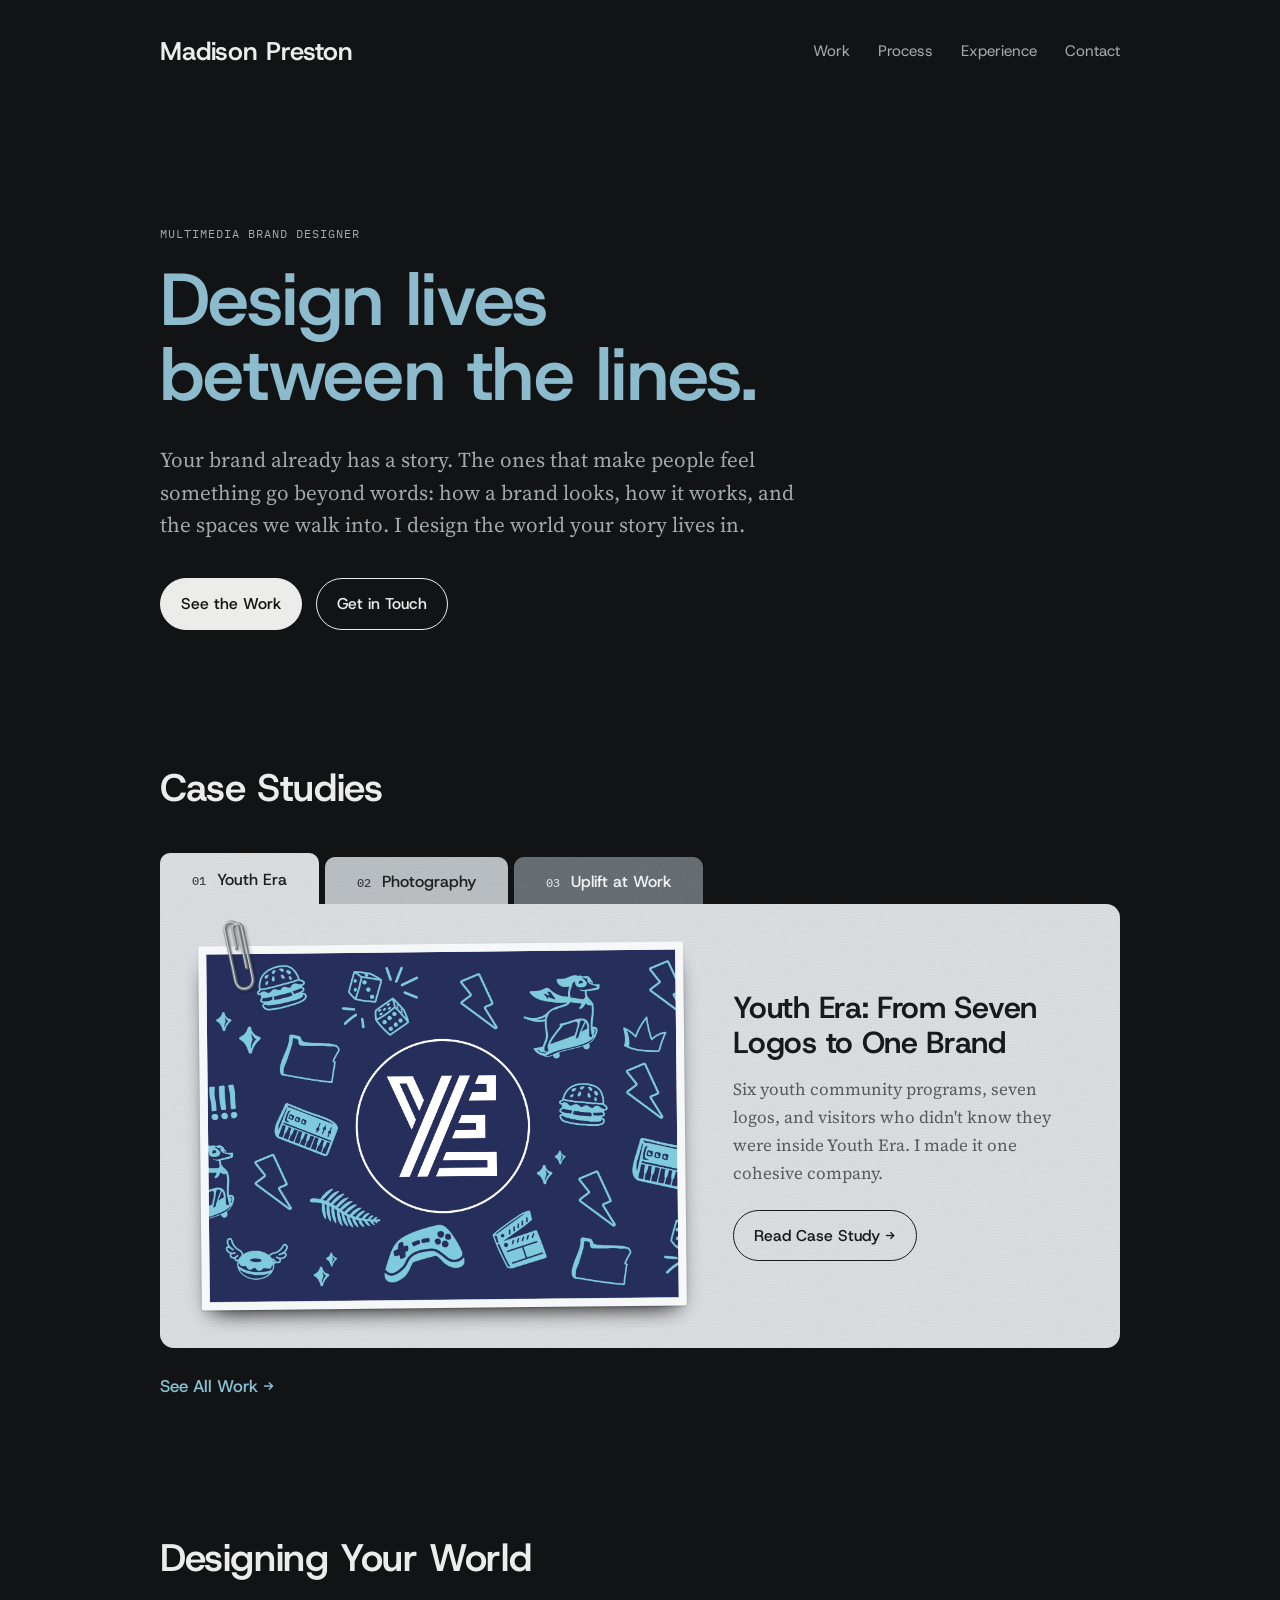
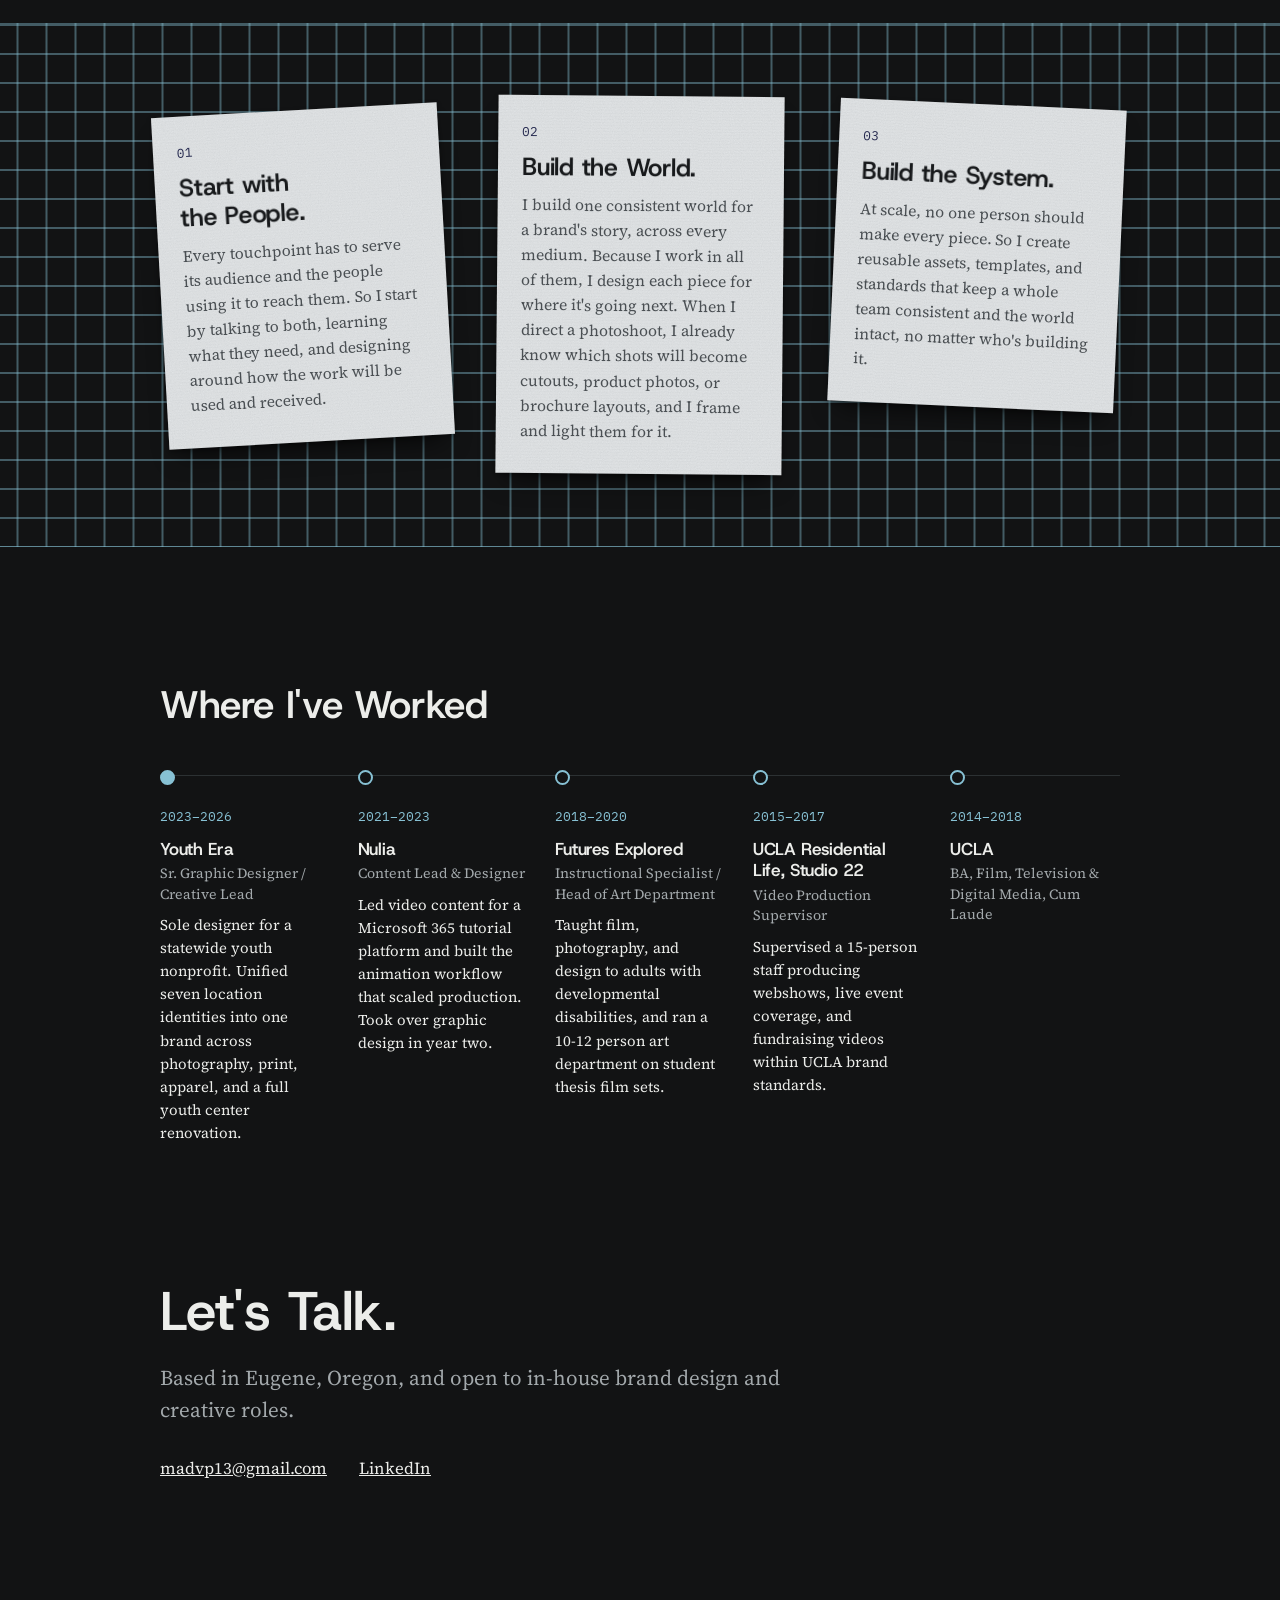
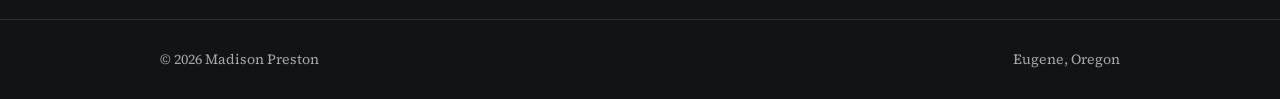
==== commit d3205452: "Add files via upload" ====
--- a/index.html
+++ b/index.html
@@ -49,9 +49,11 @@
           <a class="ftab ftab-3" id="wtab-uplift" href="uplift-at-work.html" role="tab" aria-selected="false" aria-controls="wpanel-uplift"><span class="tab-num">03</span>Uplift at Work</a>
         </div>
         <div class="folder wpanel" id="wpanel-youth-era" role="tabpanel" aria-labelledby="wtab-youth-era">
-          <div class="shot">
-            <div class="ph"><code>images/card-youth-era.jpg</code><span>Unified Youth Era logo or brand overview</span></div>
-            <img src="images/card-youth-era.jpg" alt="The unified Youth Era brand">
+          <div class="pinned">
+            <div class="shot">
+              <div class="ph"><code>images/card-youth-era.jpg</code><span>Unified Youth Era logo or brand overview</span></div>
+              <img src="images/card-youth-era.jpg" alt="The unified Youth Era brand">
+            </div>
           </div>
           <div class="wpanel-text">
             <h3>Youth Era: From Seven Logos to One Brand</h3>
@@ -60,9 +62,11 @@
           </div>
         </div>
         <div class="folder wpanel is-green" id="wpanel-photography" role="tabpanel" aria-labelledby="wtab-photography" hidden>
-          <div class="shot">
-            <div class="ph"><code>images/photo-hero.jpg</code><span>Strongest brand photo from the shoot</span></div>
-            <img src="images/photo-hero.jpg" alt="Youth Era brand photography">
+          <div class="pinned">
+            <div class="shot">
+              <div class="ph"><code>images/photo-hero.jpg</code><span>Strongest brand photo from the shoot</span></div>
+              <img src="images/photo-hero.jpg" alt="Youth Era brand photography">
+            </div>
           </div>
           <div class="wpanel-text">
             <h3>Brand Photography: Setting the Tone</h3>
@@ -71,9 +75,11 @@
           </div>
         </div>
         <div class="folder wpanel is-dark" id="wpanel-uplift" role="tabpanel" aria-labelledby="wtab-uplift" hidden>
-          <div class="shot">
-            <div class="ph"><code>images/card-uplift.jpg</code><span>Redesigned landing page</span></div>
-            <img src="images/card-uplift.jpg" alt="Uplift at Work landing page redesign">
+          <div class="pinned">
+            <div class="shot">
+              <div class="ph"><code>images/card-uplift.jpg</code><span>Redesigned landing page</span></div>
+              <img src="images/card-uplift.jpg" alt="Uplift at Work landing page redesign">
+            </div>
           </div>
           <div class="wpanel-text">
             <h3>Uplift at Work: Web Redesign &amp; Pitch Deck</h3>
--- a/styles.css
+++ b/styles.css
@@ -108,6 +108,12 @@
 .ph code { font-family: var(--font-label); font-size: 0.8rem; color: var(--ink); opacity: 0.75; }
 .ph span { font-size: 0.85rem; max-width: 30ch; }
 .shot.has-img .ph { display: none; }
+/* Natural frames: the frame takes the image's own shape, so nothing is cropped (used for full-page screenshots) */
+.shot.natural { aspect-ratio: var(--ratio, 3 / 4); }
+.shot.natural.has-img { aspect-ratio: auto; }
+.shot.natural.has-img img { position: static; width: 100%; height: auto; }
+.align-top { align-items: start; }
+.shot.natural.has-img { background: transparent; }
 .shot.logo-lineup img { padding: 4% 5%; }
 figcaption { font-size: 0.88rem; color: var(--muted); margin-top: 10px; }
 .figure { margin: 0; display: grid; }
@@ -363,6 +369,19 @@
 .note .step-num { margin: 0; }
 .note h3 { font-size: clamp(1.3rem, 2vw, 1.55rem); line-height: 1.2; filter: url(#ink); }
 .note p { margin: 0; color: var(--muted); font-size: 0.98rem; line-height: 1.6; }
+
+/* Card photos mounted like prints: white border, soft corner shadow, and a paper clip at the top-left corner */
+.pinned { position: relative; min-width: 0; }
+.pinned .shot {
+  border: 8px solid #F6F7F8; border-radius: 2px;
+  box-shadow: 0 1px 2px rgba(0,0,0,0.18), 0 10px 18px -8px rgba(0,0,0,0.35), 6px 14px 22px -14px rgba(0,0,0,0.45), -6px 14px 22px -14px rgba(0,0,0,0.45);
+  transform: rotate(-0.6deg);
+}
+.pinned::after {
+  content: ""; position: absolute; z-index: 2; top: -26px; left: 28px; width: 27px; height: 78px;
+  background: url("data:image/svg+xml,%3Csvg xmlns='http://www.w3.org/2000/svg' viewBox='0 0 28 80'%3E%3Cpath d='M11 30 V10 a5 5 0 0 1 10 0 V64 a9 9 0 0 1 -18 0 V9 a7 7 0 0 1 14 0 V52' fill='none' stroke='%23656C71' stroke-width='3.4' stroke-linecap='round'/%3E%3Cpath d='M11 30 V10 a5 5 0 0 1 10 0 V64 a9 9 0 0 1 -18 0 V9 a7 7 0 0 1 14 0 V52' fill='none' stroke='%23D9DEE1' stroke-width='1.3' stroke-linecap='round' transform='translate(-0.6 -0.6)'/%3E%3C/svg%3E") no-repeat center / contain;
+  transform: rotate(-12deg); filter: drop-shadow(1px 2px 1.5px rgba(0,0,0,0.35)); pointer-events: none;
+}
 
 @media (max-width: 860px) {
   .zoom-hint { display: inline; }
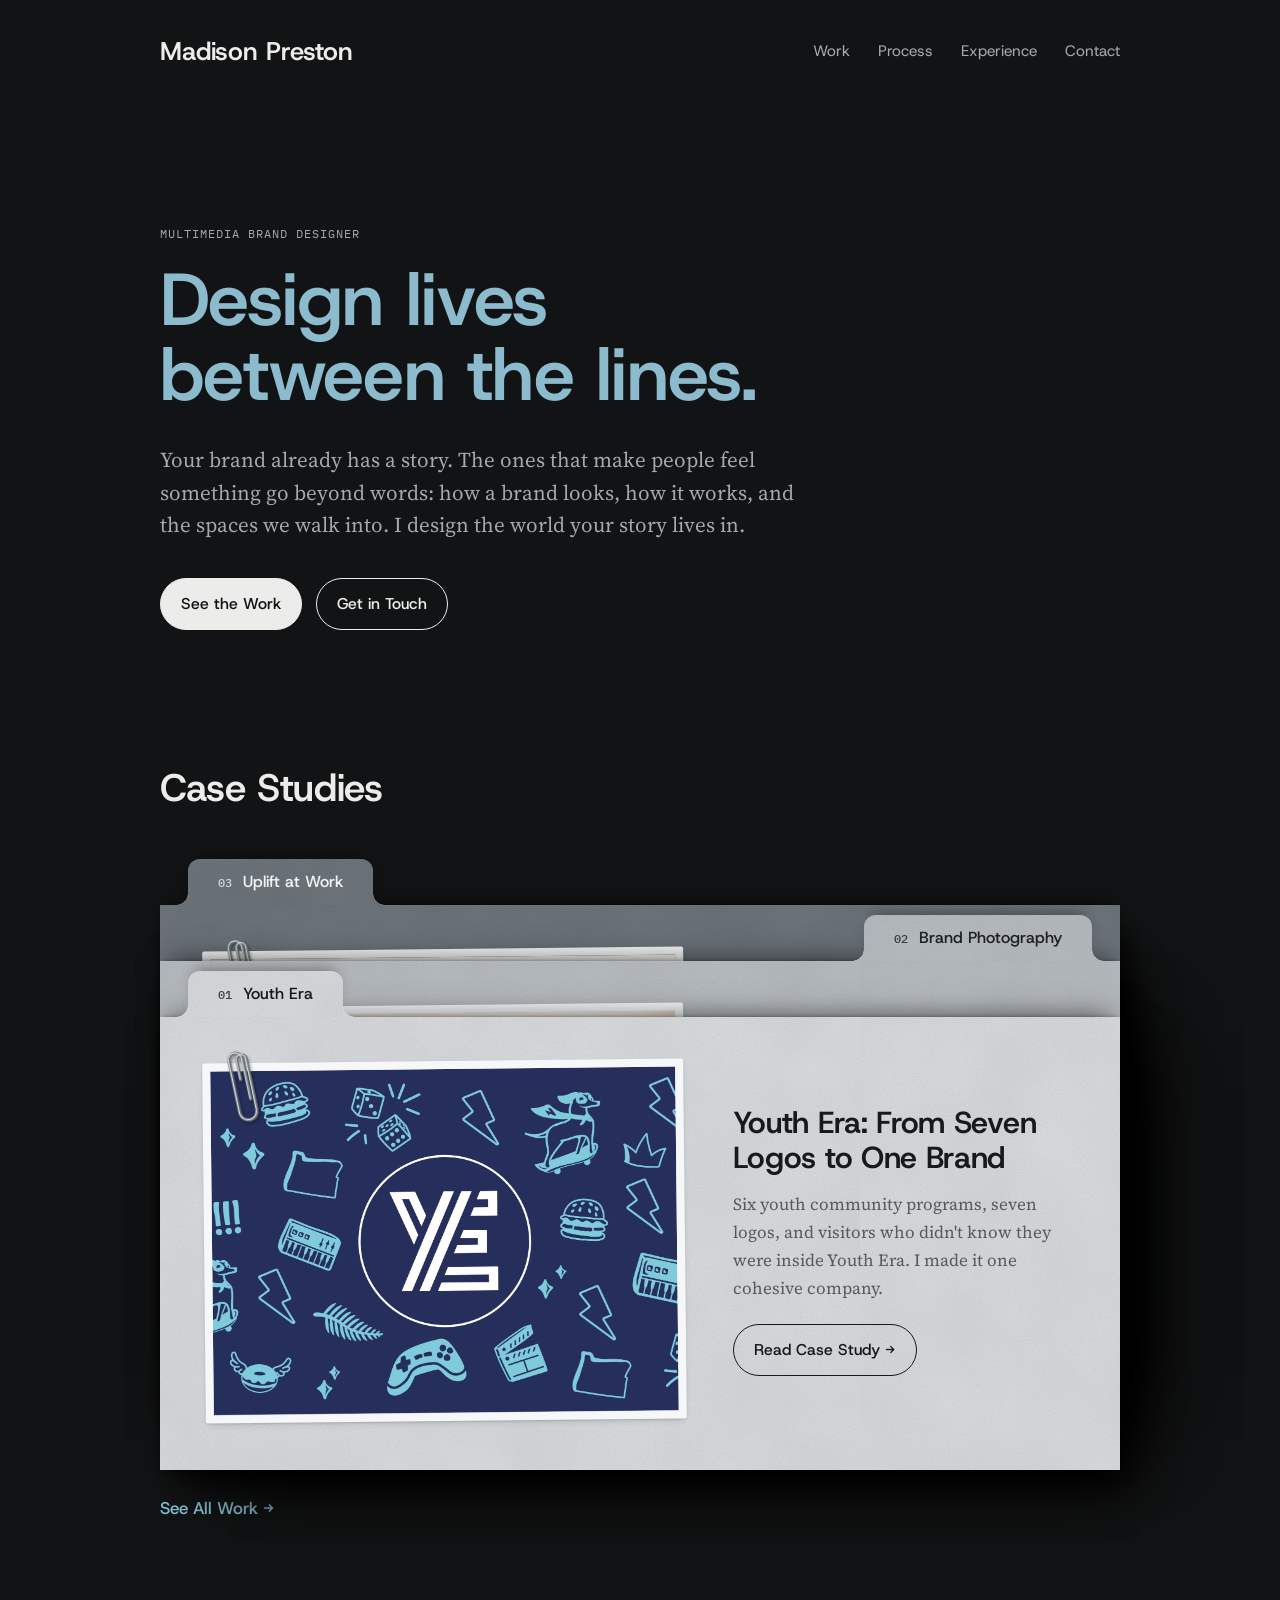
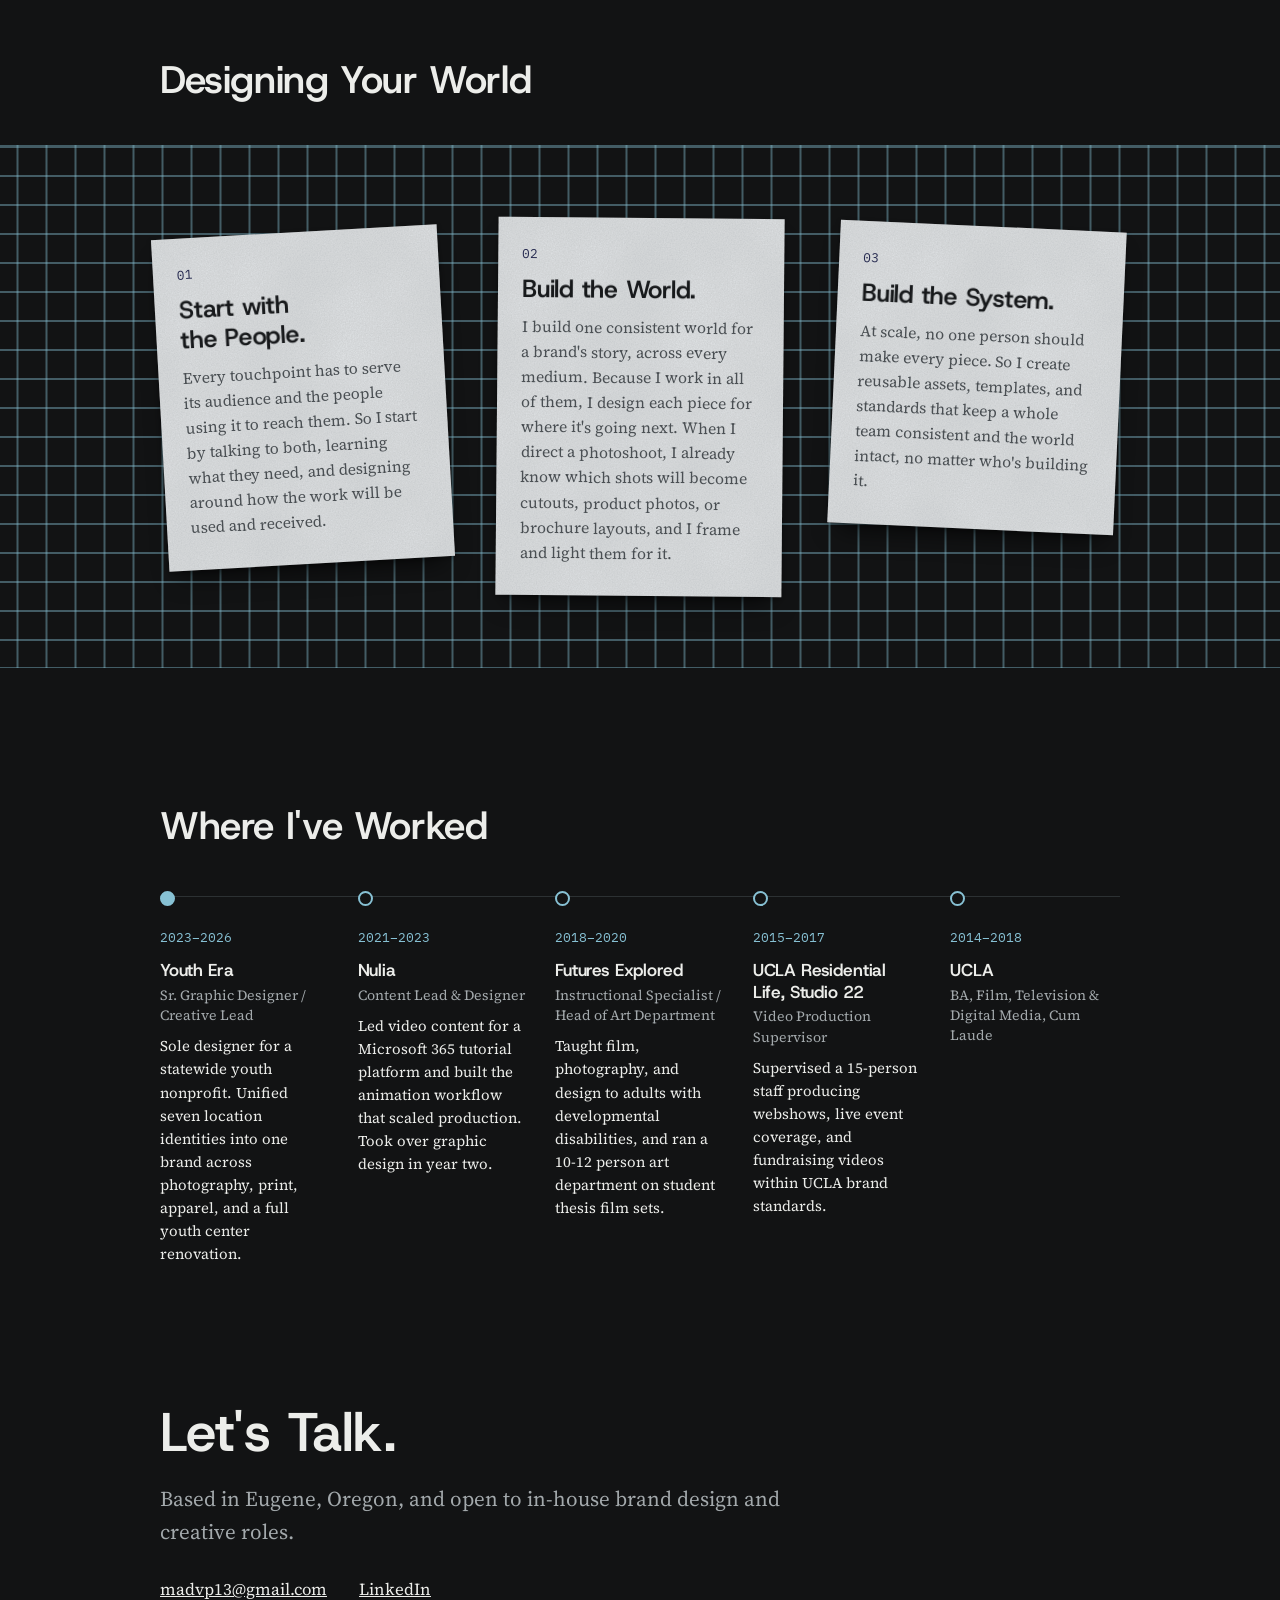
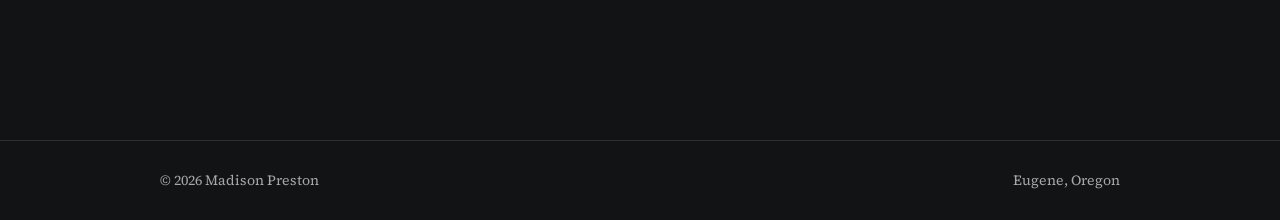
==== commit e605d5e0: "Add files via upload" ====
--- a/index.html
+++ b/index.html
@@ -42,13 +42,37 @@
       <div class="section-head">
         <h2 id="work-title">Case Studies</h2>
       </div>
-      <div class="work-folder">
-        <div class="ftabs" role="tablist" aria-label="Case studies">
-          <a class="ftab ftab-1 is-active" id="wtab-youth-era" href="youth-era.html" role="tab" aria-selected="true" aria-controls="wpanel-youth-era"><span class="tab-num">01</span>Youth Era</a>
-          <a class="ftab ftab-2" id="wtab-photography" href="brand-photography.html" role="tab" aria-selected="false" aria-controls="wpanel-photography"><span class="tab-num">02</span>Photography</a>
-          <a class="ftab ftab-3" id="wtab-uplift" href="uplift-at-work.html" role="tab" aria-selected="false" aria-controls="wpanel-uplift"><span class="tab-num">03</span>Uplift at Work</a>
+      <div class="folder-stack">
+        <div class="folder scard scard-3 is-dark" data-href="uplift-at-work.html">
+          <button class="stab ftab-3" type="button"><span class="tab-num">03</span>Uplift at Work</button>
+          <div class="pinned">
+            <div class="shot">
+              <div class="ph"><code>images/card-uplift.jpg</code><span>Redesigned landing page</span></div>
+              <img src="images/card-uplift.jpg" alt="Uplift at Work landing page redesign">
+            </div>
+          </div>
+          <div class="wpanel-text">
+            <h3><a href="uplift-at-work.html">Uplift at Work: Web Redesign &amp; Pitch Deck</a></h3>
+            <p>A landing page and pitch deck that took companies from their first click to booking training for their managers.</p>
+            <a class="btn btn-panel" href="uplift-at-work.html">Read Case Study →</a>
+          </div>
         </div>
-        <div class="folder wpanel" id="wpanel-youth-era" role="tabpanel" aria-labelledby="wtab-youth-era">
+        <div class="folder scard scard-2 is-green" data-href="brand-photography.html">
+          <button class="stab ftab-2" type="button"><span class="tab-num">02</span>Brand Photography</button>
+          <div class="pinned">
+            <div class="shot">
+              <div class="ph"><code>images/photo-hero.jpg</code><span>Strongest brand photo from the shoot</span></div>
+              <img src="images/photo-hero.jpg" alt="Youth Era brand photography">
+            </div>
+          </div>
+          <div class="wpanel-text">
+            <h3><a href="brand-photography.html">Brand Photography: Setting the Tone</a></h3>
+            <p>One photoshoot gave Youth Era a personality, and changed every material that came after it.</p>
+            <a class="btn btn-panel" href="brand-photography.html">Read Case Study →</a>
+          </div>
+        </div>
+        <div class="folder scard scard-1" data-href="youth-era.html">
+          <button class="stab ftab-1" type="button"><span class="tab-num">01</span>Youth Era</button>
           <div class="pinned">
             <div class="shot">
               <div class="ph"><code>images/card-youth-era.jpg</code><span>Unified Youth Era logo or brand overview</span></div>
@@ -56,35 +80,9 @@
             </div>
           </div>
           <div class="wpanel-text">
-            <h3>Youth Era: From Seven Logos to One Brand</h3>
+            <h3><a href="youth-era.html">Youth Era: From Seven Logos to One Brand</a></h3>
             <p>Six youth community programs, seven logos, and visitors who didn't know they were inside Youth Era. I made it one cohesive company.</p>
             <a class="btn btn-panel" href="youth-era.html">Read Case Study →</a>
-          </div>
-        </div>
-        <div class="folder wpanel is-green" id="wpanel-photography" role="tabpanel" aria-labelledby="wtab-photography" hidden>
-          <div class="pinned">
-            <div class="shot">
-              <div class="ph"><code>images/photo-hero.jpg</code><span>Strongest brand photo from the shoot</span></div>
-              <img src="images/photo-hero.jpg" alt="Youth Era brand photography">
-            </div>
-          </div>
-          <div class="wpanel-text">
-            <h3>Brand Photography: Setting the Tone</h3>
-            <p>One photoshoot gave Youth Era a personality, and changed every material that came after it.</p>
-            <a class="btn btn-panel" href="brand-photography.html">Read Case Study →</a>
-          </div>
-        </div>
-        <div class="folder wpanel is-dark" id="wpanel-uplift" role="tabpanel" aria-labelledby="wtab-uplift" hidden>
-          <div class="pinned">
-            <div class="shot">
-              <div class="ph"><code>images/card-uplift.jpg</code><span>Redesigned landing page</span></div>
-              <img src="images/card-uplift.jpg" alt="Uplift at Work landing page redesign">
-            </div>
-          </div>
-          <div class="wpanel-text">
-            <h3>Uplift at Work: Web Redesign &amp; Pitch Deck</h3>
-            <p>A landing page and pitch deck that took companies from their first click to booking training for their managers.</p>
-            <a class="btn btn-panel" href="uplift-at-work.html">Read Case Study →</a>
           </div>
         </div>
       </div>
--- a/styles.css
+++ b/styles.css
@@ -333,7 +333,7 @@
 
 /* Paper texture on the case study panels: fine grain plus a faint linen weave, drawn under the content */
 .folder, .tab, .ftab, .note { position: relative; isolation: isolate; }
-.folder::before, .tab::before, .ftab::before, .note::before {
+.folder::before, .tab::before, .ftab::before, .stab::before, .note::before {
   content: ""; position: absolute; inset: 0; border-radius: inherit; pointer-events: none; z-index: -1;
   background-image:
     url("data:image/svg+xml,%3Csvg xmlns='http://www.w3.org/2000/svg' width='240' height='240'%3E%3Cfilter id='n'%3E%3CfeTurbulence type='fractalNoise' baseFrequency='0.9' numOctaves='3' stitchTiles='stitch'/%3E%3CfeColorMatrix values='0 0 0 0 0.5  0 0 0 0 0.5  0 0 0 0 0.5  0 0 0 0.55 0'/%3E%3C/filter%3E%3Crect width='100%25' height='100%25' filter='url(%23n)'/%3E%3C/svg%3E"),
@@ -378,7 +378,7 @@
   transform: rotate(-0.6deg);
 }
 .pinned::after {
-  content: ""; position: absolute; z-index: 2; top: -26px; left: 28px; width: 27px; height: 78px;
+  content: ""; position: absolute; z-index: 2; top: -15px; left: 28px; width: 27px; height: 78px;
   background: url("data:image/svg+xml,%3Csvg xmlns='http://www.w3.org/2000/svg' viewBox='0 0 28 80'%3E%3Cpath d='M11 30 V10 a5 5 0 0 1 10 0 V64 a9 9 0 0 1 -18 0 V9 a7 7 0 0 1 14 0 V52' fill='none' stroke='%23656C71' stroke-width='3.4' stroke-linecap='round'/%3E%3Cpath d='M11 30 V10 a5 5 0 0 1 10 0 V64 a9 9 0 0 1 -18 0 V9 a7 7 0 0 1 14 0 V52' fill='none' stroke='%23D9DEE1' stroke-width='1.3' stroke-linecap='round' transform='translate(-0.6 -0.6)'/%3E%3C/svg%3E") no-repeat center / contain;
   transform: rotate(-12deg); filter: drop-shadow(1px 2px 1.5px rgba(0,0,0,0.35)); pointer-events: none;
 }
@@ -428,3 +428,124 @@
   .fb-book { transition: none; }
   .site-header, .site-header .wrap, .wordmark, .tab, .ftab { transition: none; }
 }
+
+/* ===== Cardstock folders (v2): felt-paper texture and flared tabs ===== */
+.tabs, .ftabs { gap: 18px; padding-inline: 22px; align-items: flex-end; }
+.tab, .ftab {
+  --r: 12px;
+  border-radius: 12px 12px 0 0; padding-inline: 28px; justify-content: center;
+}
+.tab.is-active, .ftab.is-active { padding-top: 14px; }
+/* Concave shoulders where the active tab curves into its card (colors match each paper after its texture) */
+.tab.is-active::after, .ftab.is-active::after {
+  content: ""; position: absolute; left: calc(var(--r) * -1); right: calc(var(--r) * -1); bottom: 0; height: var(--r);
+  background:
+    radial-gradient(circle at 0 0, transparent calc(var(--r) - 0.5px), var(--shoulder) var(--r)) left bottom / var(--r) var(--r) no-repeat,
+    radial-gradient(circle at 100% 0, transparent calc(var(--r) - 0.5px), var(--shoulder) var(--r)) right bottom / var(--r) var(--r) no-repeat;
+  pointer-events: none;
+}
+.ftab.is-active::after { bottom: 8px; }
+.tab-1, .ftab-1 { --shoulder: #D1D4D6; }
+.tab-2, .ftab-2 { --shoulder: #AFB4B8; }
+.tab-3, .ftab-3 { --shoulder: #676F75; }
+
+.folder, .wpanel { border-radius: 6px; }
+.folder { border-top-left-radius: 6px; }
+.folder, .wpanel {
+  box-shadow: 0 1px 1px rgba(0,0,0,0.3), 0 26px 44px -20px rgba(0,0,0,0.7);
+}
+
+/* Felt cardstock: dense fine fibre plus soft mottling, no weave lines */
+.folder::before, .tab::before, .ftab::before, .stab::before, .note::before {
+  background-image:
+    url("data:image/svg+xml,%3Csvg xmlns='http://www.w3.org/2000/svg' width='300' height='300'%3E%3Cfilter id='f'%3E%3CfeTurbulence type='fractalNoise' baseFrequency='0.75' numOctaves='4' stitchTiles='stitch'/%3E%3CfeColorMatrix values='0 0 0 0 0.45  0 0 0 0 0.45  0 0 0 0 0.45  0 0 0 0.7 0'/%3E%3C/filter%3E%3Crect width='100%25' height='100%25' filter='url(%23f)'/%3E%3C/svg%3E"),
+    url("data:image/svg+xml,%3Csvg xmlns='http://www.w3.org/2000/svg' width='700' height='700'%3E%3Cfilter id='m'%3E%3CfeTurbulence type='fractalNoise' baseFrequency='0.012' numOctaves='3' stitchTiles='stitch'/%3E%3CfeColorMatrix values='0 0 0 0 0.5  0 0 0 0 0.5  0 0 0 0 0.5  0 0 0 0.5 0'/%3E%3C/filter%3E%3Crect width='100%25' height='100%25' filter='url(%23m)'/%3E%3C/svg%3E");
+  background-size: 300px 300px, 700px 700px;
+  opacity: 0.5;
+}
+.folder.is-dark::before, .tab-3::before, .ftab-3::before { opacity: 0.8; }
+
+@media (max-width: 560px) {
+  .tabs, .ftabs { gap: 12px; padding-inline: 10px; }
+  .tab, .ftab { --r: 8px; padding-inline: 6px; white-space: normal; text-align: center; line-height: 1.2; }
+  .tab-label { overflow: visible; }
+}
+/* Case study pages: inactive tabs tuck behind the card, the active one sits on top of it */
+.tabs { z-index: auto; }
+.tab { position: relative; z-index: 0; margin-bottom: -8px; padding-bottom: 19px; }
+.tab.is-active { z-index: 2; }
+.tab.is-active::after { bottom: 8px; }
+.tabs + .folder { z-index: 1; }
+@media (max-width: 560px) { .tab { padding-bottom: 17px; } }
+
+/* Home: case study folders piled on top of each other like file folders. Only a strip of each back folder shows,
+   with its tab poking up; the front folder shows in full. Clicking a back folder's tab (or anywhere on its strip) moves it
+   to the front of the pile; the front folder's title and button open its case study. */
+.folder-stack { --step: 56px; display: grid; padding-top: 52px; padding-bottom: calc(var(--step) * 2); }
+.scard {
+  --tab-h: 46px;
+  grid-area: 1 / 1; align-self: start;
+  display: grid; grid-template-columns: minmax(0, 7fr) minmax(0, 5fr); gap: clamp(24px, 4vw, 48px); align-items: center;
+  padding: clamp(28px, 4vw, 44px) clamp(20px, 4vw, 44px) clamp(32px, 5vw, 48px);
+  border-radius: 6px; text-decoration: none; color: var(--ink);
+  box-shadow: 0 -12px 24px -10px rgba(0,0,0,0.5), 0 -2px 4px -2px rgba(0,0,0,0.3), 0 26px 44px -20px rgba(0,0,0,0.7);
+  --slot: 0; z-index: var(--slot);
+  transform: translateY(calc(var(--slot) * var(--step)));
+  transition: transform 0.5s cubic-bezier(.2,.7,.2,1);
+}
+.scard:nth-child(2) { --slot: 1; }
+.scard:nth-child(3) { --slot: 2; }
+.scard:not(.is-front) { cursor: pointer; }
+.scard:not(.is-front) .stab:hover { filter: brightness(1.04); }
+.scard h3 a { color: inherit; text-decoration: none; }
+.scard h3 a:hover { text-decoration: underline; text-decoration-thickness: 1.5px; text-underline-offset: 4px; }
+.stab {
+  --r: 12px;
+  position: absolute; isolation: isolate; bottom: 100%; z-index: 1; display: flex; align-items: baseline; gap: 10px;
+  padding: 12px 30px; border: 0; border-radius: 12px 12px 0 0; white-space: nowrap; cursor: pointer;
+  font-family: var(--font-display); font-weight: 500; font-size: 1rem; line-height: 1.4;
+  background: var(--panel); color: var(--ink);
+  box-shadow: 0 -8px 16px -8px rgba(0,0,0,0.45);
+}
+.stab .tab-num { font-family: var(--font-label); font-size: 0.78rem; letter-spacing: 0.04em; opacity: 0.8; }
+.stab:focus-visible { outline: 2px solid #87C1D4; outline-offset: 2px; }
+.scard.is-front .stab { cursor: default; }
+.stab::after {
+  content: ""; position: absolute; left: calc(var(--r) * -1); right: calc(var(--r) * -1); bottom: 0; height: var(--r);
+  background:
+    radial-gradient(circle at 0 0, transparent calc(var(--r) - 0.5px), var(--shoulder) var(--r)) left bottom / var(--r) var(--r) no-repeat,
+    radial-gradient(circle at 100% 0, transparent calc(var(--r) - 0.5px), var(--shoulder) var(--r)) right bottom / var(--r) var(--r) no-repeat;
+  pointer-events: none;
+}
+.scard-3 .stab { left: 28px; }
+.scard-2 .stab { right: 28px; }
+.scard-1 .stab { left: 28px; }
+.scard .pinned::after { top: -12px; }
+
+@media (max-width: 860px) {
+  .scard { grid-template-columns: minmax(0, 1fr); }
+}
+@media (max-width: 560px) {
+  .folder-stack { --step: 50px; padding-top: 44px; }
+  .scard { --tab-h: 40px; padding-top: 34px; }
+  .stab { --r: 8px; padding: 10px 18px; font-size: 0.92rem; }
+  .stab .tab-num { display: none; }
+  .scard-3 .stab, .scard-1 .stab { left: 14px; }
+  .scard-2 .stab { right: 14px; }
+}
+@media (prefers-reduced-motion: reduce) { .scard { transition: none; } }
+/* The folder buttons fill in on hover so they read as buttons */
+.btn-panel { transition: background-color 0.2s ease, color 0.2s ease, border-color 0.2s ease; }
+.btn-panel:hover, .btn-panel:focus-visible { background: var(--ink); border-color: var(--ink); color: var(--panel); }
+/* Square corners on the home folders; the tabs stay rounded */
+.scard { border-radius: 0; }
+/* Uneven shadow onto the page: heavier toward the lower right, lighter on the left, like paper lifting off a desk */
+.scard {
+  box-shadow:
+    0 -12px 24px -10px rgba(0,0,0,0.5), 0 -2px 4px -2px rgba(0,0,0,0.3),
+    -5px 12px 16px -10px rgba(0,0,0,0.7),
+    16px 24px 30px -8px rgba(0,0,0,0.85),
+    44px 46px 70px -24px rgba(0,0,0,0.8);
+}
+/* Lighter shadow under the clipped card photos */
+.pinned .shot { box-shadow: 0 1px 2px rgba(0,0,0,0.12), 0 4px 8px -4px rgba(0,0,0,0.18); }
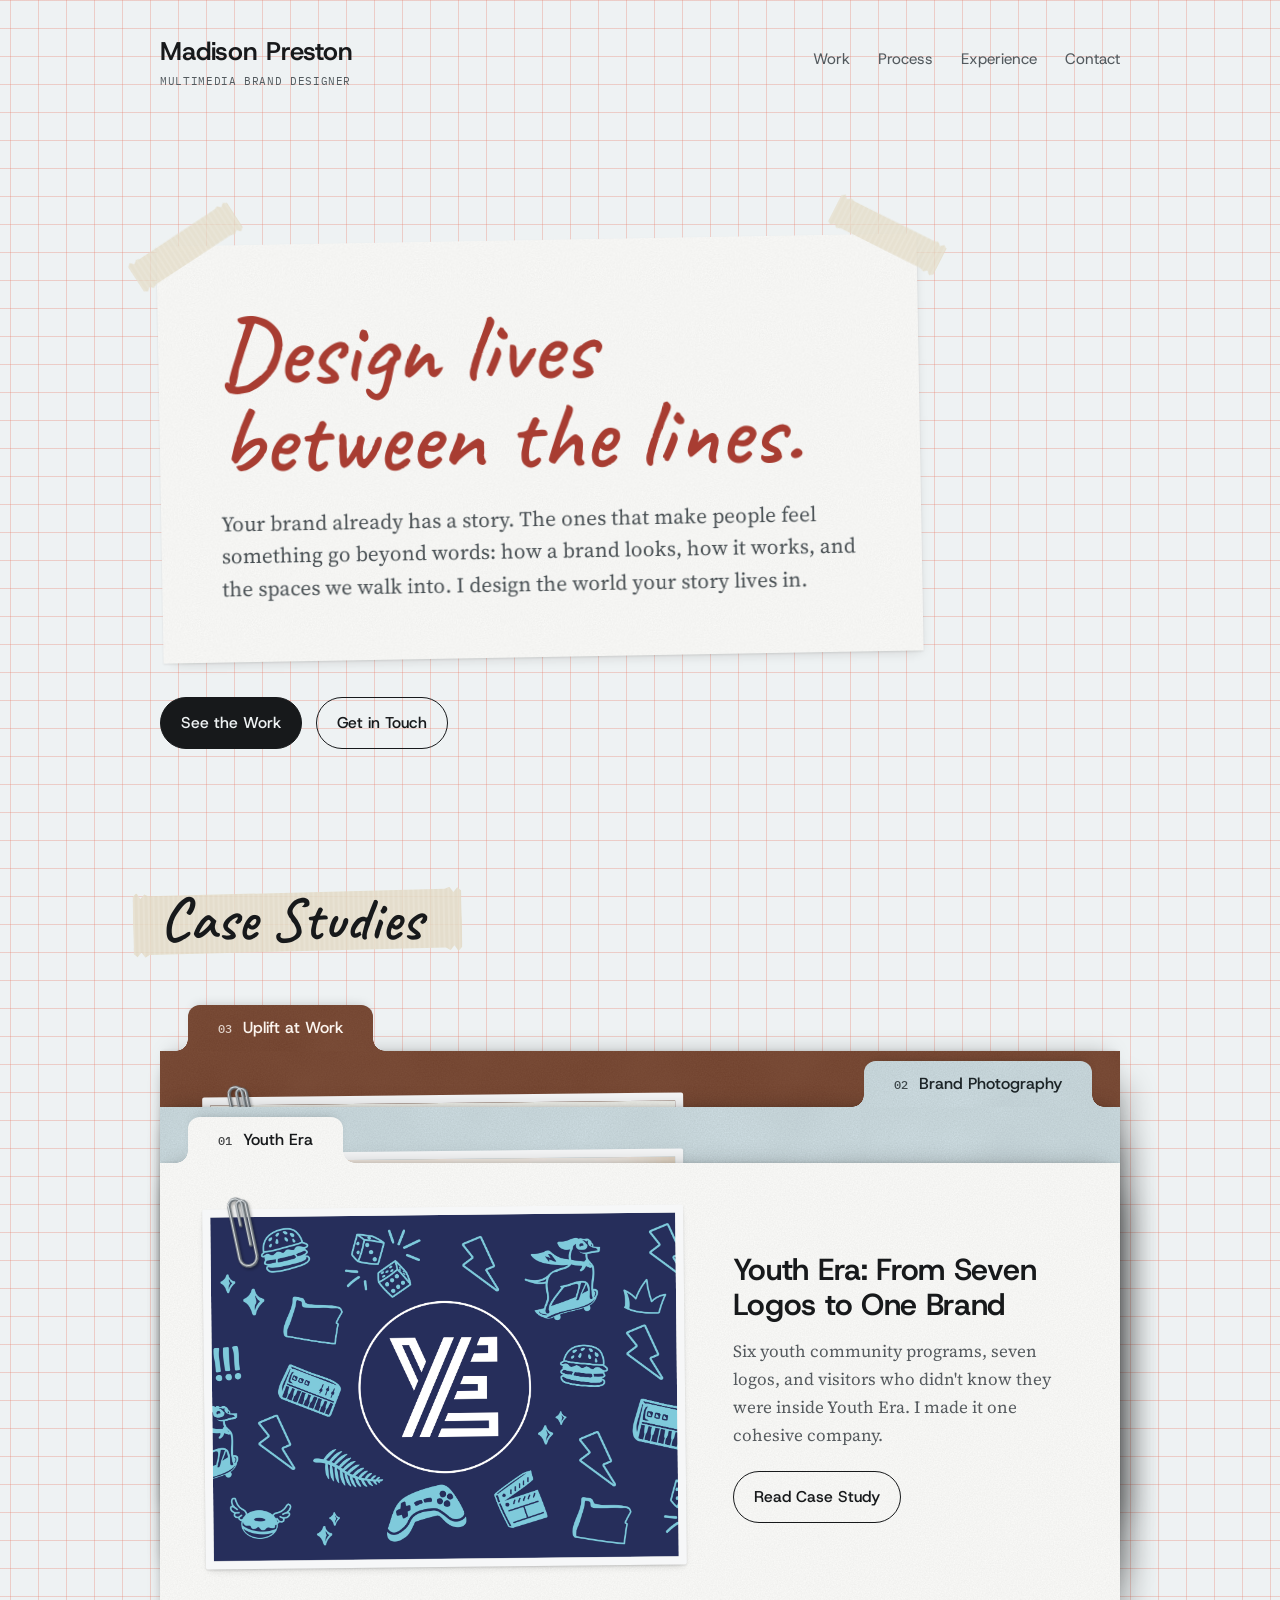
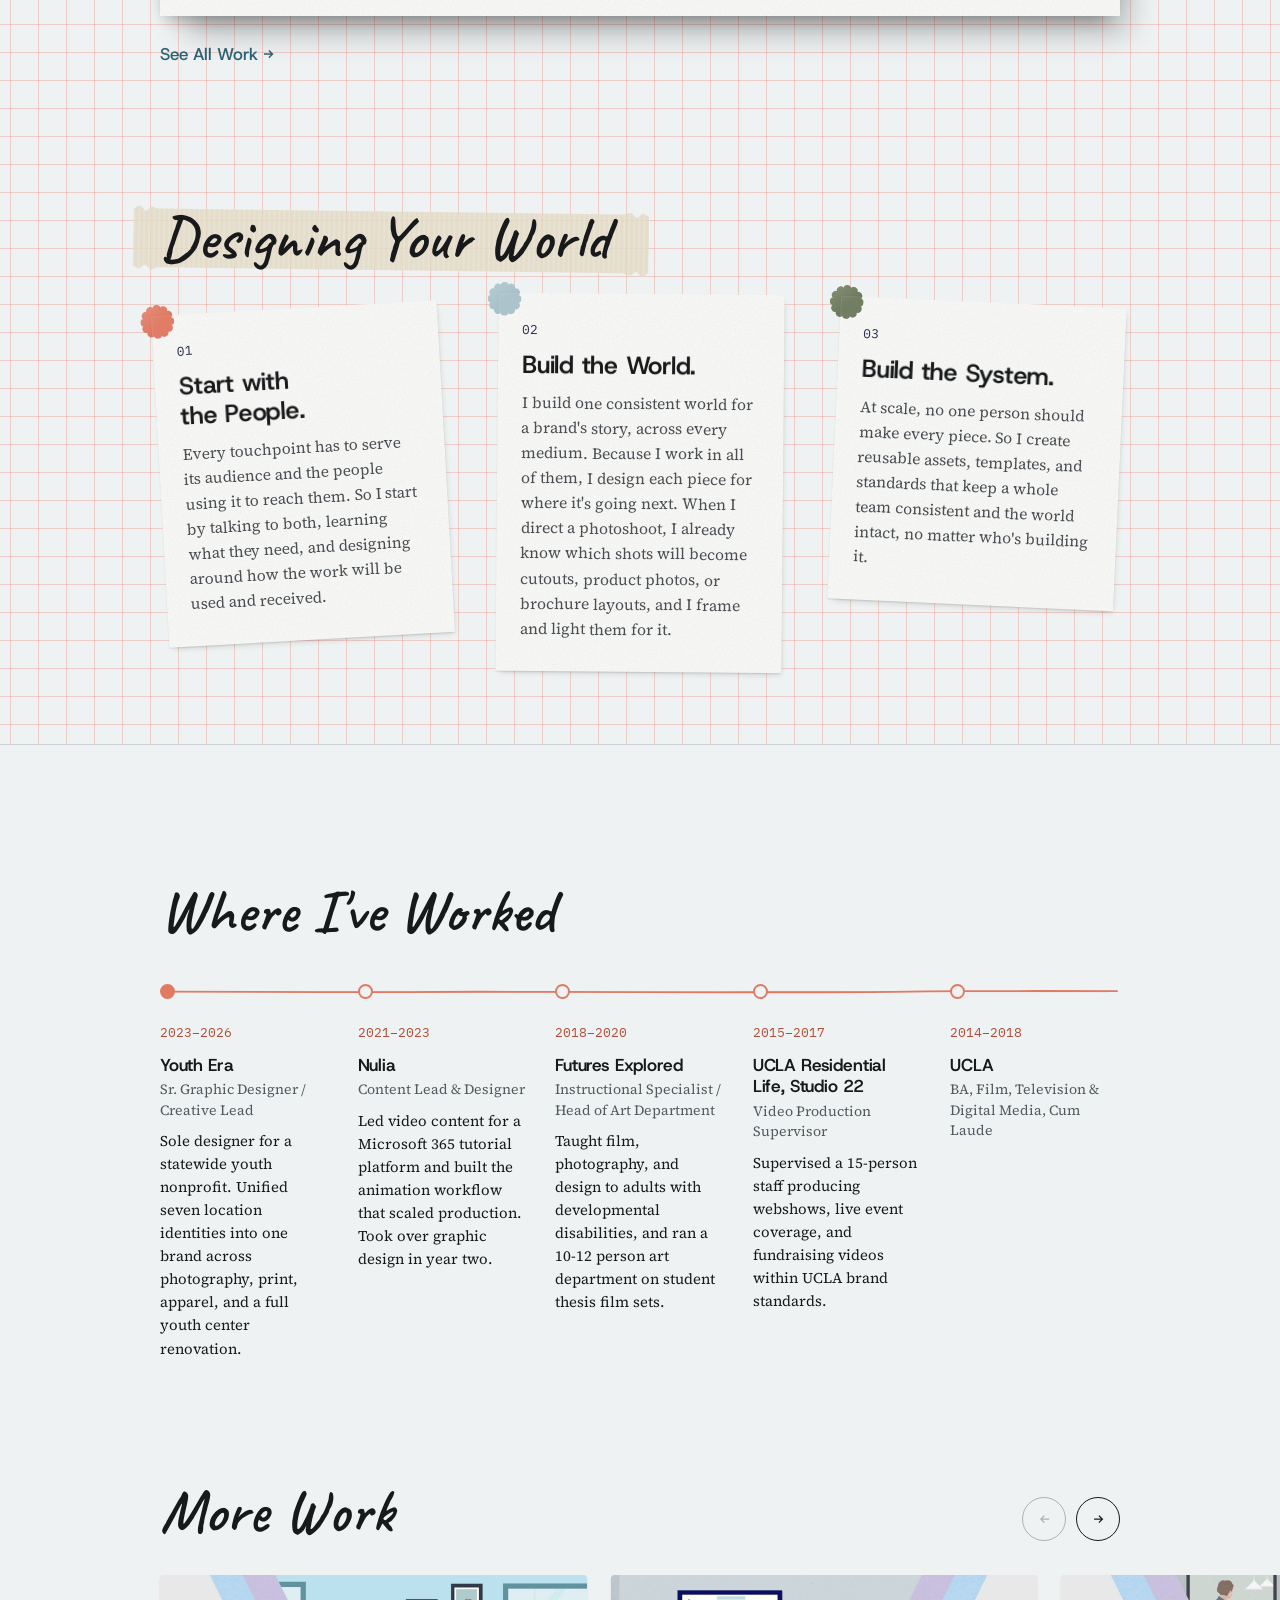
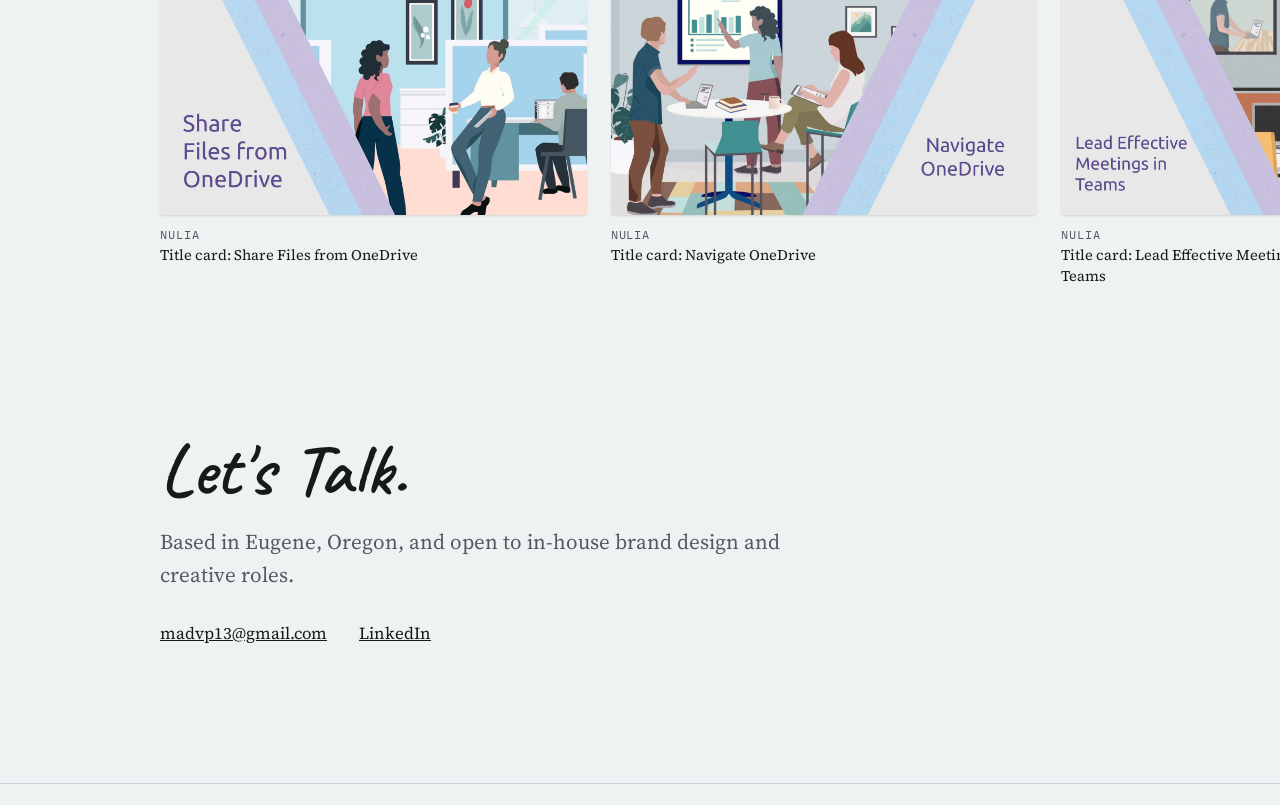
==== commit f69e26e6: "Add files via upload" ====
--- a/index.html
+++ b/index.html
@@ -7,14 +7,17 @@
 <meta name="description" content="Madison Preston, Multimedia Brand Designer. Brand systems, photography, print, apparel, and spaces.">
 <link rel="preconnect" href="https://fonts.googleapis.com">
 <link rel="preconnect" href="https://fonts.gstatic.com" crossorigin>
-<link rel="stylesheet" href="https://fonts.googleapis.com/css2?family=Host+Grotesk:wght@500;600&family=Source+Serif+4:opsz,wght@8..60,400;8..60,500;8..60,600&family=IBM+Plex+Mono:wght@400;500&display=swap">
+<link rel="stylesheet" href="https://fonts.googleapis.com/css2?family=Host+Grotesk:wght@500;600&family=Source+Serif+4:opsz,wght@8..60,400;8..60,500;8..60,600&family=IBM+Plex+Mono:wght@400;500&family=Caveat:wght@600&display=swap">
 <link rel="stylesheet" href="styles.css">
 </head>
-<body>
+<body class="home">
 
 <header class="site-header">
   <div class="wrap">
-    <a class="wordmark" href="index.html">Madison Preston</a>
+    <div class="brand">
+      <a class="wordmark" href="index.html">Madison Preston</a>
+      <span class="brand-sub">Multimedia Brand Designer</span>
+    </div>
     <nav class="nav" aria-label="Main">
       <a href="work.html">Work</a>
       <a href="#process">Process</a>
@@ -27,9 +30,12 @@
 <main>
   <section class="hero">
     <div class="wrap">
-      <p class="eyebrow">Multimedia Brand Designer</p>
-      <h1>Design lives between the lines.</h1>
-      <p class="lead">Your brand already has a story. The ones that make people feel something go beyond words: how a brand looks, how it works, and the spaces we walk into. I design the world your story lives in.</p>
+      <div class="hero-paper">
+        <span class="tape tape-l" aria-hidden="true"></span>
+        <span class="tape tape-r" aria-hidden="true"></span>
+        <h1>Design lives between the lines.</h1>
+        <p class="lead">Your brand already has a story. The ones that make people feel something go beyond words: how a brand looks, how it works, and the spaces we walk into. I design the world your story lives in.</p>
+      </div>
       <div class="hero-actions">
         <a class="btn btn-solid" href="#work">See the Work</a>
         <a class="btn btn-ghost" href="#contact">Get in Touch</a>
@@ -54,7 +60,7 @@
           <div class="wpanel-text">
             <h3><a href="uplift-at-work.html">Uplift at Work: Web Redesign &amp; Pitch Deck</a></h3>
             <p>A landing page and pitch deck that took companies from their first click to booking training for their managers.</p>
-            <a class="btn btn-panel" href="uplift-at-work.html">Read Case Study →</a>
+            <a class="btn btn-panel" href="uplift-at-work.html">Read Case Study</a>
           </div>
         </div>
         <div class="folder scard scard-2 is-green" data-href="brand-photography.html">
@@ -68,7 +74,7 @@
           <div class="wpanel-text">
             <h3><a href="brand-photography.html">Brand Photography: Setting the Tone</a></h3>
             <p>One photoshoot gave Youth Era a personality, and changed every material that came after it.</p>
-            <a class="btn btn-panel" href="brand-photography.html">Read Case Study →</a>
+            <a class="btn btn-panel" href="brand-photography.html">Read Case Study</a>
           </div>
         </div>
         <div class="folder scard scard-1" data-href="youth-era.html">
@@ -82,7 +88,7 @@
           <div class="wpanel-text">
             <h3><a href="youth-era.html">Youth Era: From Seven Logos to One Brand</a></h3>
             <p>Six youth community programs, seven logos, and visitors who didn't know they were inside Youth Era. I made it one cohesive company.</p>
-            <a class="btn btn-panel" href="youth-era.html">Read Case Study →</a>
+            <a class="btn btn-panel" href="youth-era.html">Read Case Study</a>
           </div>
         </div>
       </div>
@@ -168,6 +174,82 @@
     </div>
   </section>
 
+  <section class="section" id="more-work" aria-labelledby="more-title">
+    <div class="wrap">
+      <div class="section-head more-head">
+        <h2 id="more-title">More Work</h2>
+        <div class="car-controls">
+          <button type="button" class="car-btn car-prev" aria-label="Previous pieces">←</button>
+          <button type="button" class="car-btn car-next" aria-label="More pieces">→</button>
+        </div>
+      </div>
+    </div>
+    <div class="carousel" tabindex="0" role="region" aria-label="More work, scrolls sideways">
+      <ul class="car-track">
+          <li class="slide">
+            <a class="slide-link" href="work.html#nul-title">
+              <div class="slide-img" style="--ratio: 16 / 9"><img src="images/nulia-01.jpg" alt="Illustrated title card: coworkers talking in a bright office, titled Share Files from OneDrive" loading="lazy"></div>
+              <p class="slide-cap"><span class="slide-tag">Nulia</span>Title card: Share Files from OneDrive</p>
+            </a>
+          </li>
+          <li class="slide">
+            <a class="slide-link" href="work.html#nul-title">
+              <div class="slide-img" style="--ratio: 16 / 9"><img src="images/nulia-02.jpg" alt="Illustrated title card: a team reviewing a chart on a wall screen, titled Navigate OneDrive" loading="lazy"></div>
+              <p class="slide-cap"><span class="slide-tag">Nulia</span>Title card: Navigate OneDrive</p>
+            </a>
+          </li>
+          <li class="slide">
+            <a class="slide-link" href="work.html#nul-title">
+              <div class="slide-img" style="--ratio: 16 / 9"><img src="images/nulia-03.jpg" alt="Illustrated title card: people working in an open office, titled Lead Effective Meetings in Teams" loading="lazy"></div>
+              <p class="slide-cap"><span class="slide-tag">Nulia</span>Title card: Lead Effective Meetings in Teams</p>
+            </a>
+          </li>
+          <li class="slide">
+            <a class="slide-link" href="uplift-at-work.html">
+              <div class="slide-img" style="--ratio: 16 / 9"><img src="images/deck-01.jpg" alt="Slide from the Uplift at Work pitch deck" loading="lazy"></div>
+              <p class="slide-cap"><span class="slide-tag">Uplift at Work</span>Pitch deck</p>
+            </a>
+          </li>
+          <li class="slide">
+            <a class="slide-link" href="erazine.html">
+              <div class="slide-img" style="--ratio: 1805 / 1168"><img src="images/erazine/spread-1.jpg" alt="A two-page spread from ERA'ZINE, Youth Era's internal newsletter" loading="lazy"></div>
+              <p class="slide-cap"><span class="slide-tag">Youth Era</span>ERA'ZINE spread</p>
+            </a>
+          </li>
+          <li class="slide">
+            <a class="slide-link" href="print-materials.html">
+              <div class="slide-img" style="--ratio: 1100 / 1385"><img src="images/print-flyer.webp" alt="Youth Era drop-in center flyer" loading="lazy"></div>
+              <p class="slide-cap"><span class="slide-tag">Youth Era</span>Drop-in center flyer</p>
+            </a>
+          </li>
+          <li class="slide">
+            <a class="slide-link" href="brand-photography.html">
+              <div class="slide-img" style="--ratio: 2 / 3"><img src="images/apparel-01.jpg" alt="Youth Era apparel product photo" loading="lazy"></div>
+              <p class="slide-cap"><span class="slide-tag">Youth Era</span>Apparel</p>
+            </a>
+          </li>
+          <li class="slide">
+            <a class="slide-link" href="brand-photography.html">
+              <div class="slide-img" style="--ratio: 3 / 2"><img src="images/photo-04.jpg" alt="Youth Era brand photography" loading="lazy"></div>
+              <p class="slide-cap"><span class="slide-tag">Youth Era</span>Brand photography</p>
+            </a>
+          </li>
+          <li class="slide">
+            <a class="slide-link" href="clackamas-renovation.html">
+              <div class="slide-img" style="--ratio: 2400 / 1597"><img src="images/reno-after-1.jpg" alt="The renovated Youth Era Clackamas center" loading="lazy"></div>
+              <p class="slide-cap"><span class="slide-tag">Youth Era</span>Clackamas center renovation</p>
+            </a>
+          </li>
+          <li class="slide">
+            <a class="slide-link" href="print-materials.html">
+              <div class="slide-img" style="--ratio: 2400 / 1597"><img src="images/print-sticker-1.jpg" alt="Youth Era stickers" loading="lazy"></div>
+              <p class="slide-cap"><span class="slide-tag">Youth Era</span>Stickers</p>
+            </a>
+          </li>
+      </ul>
+    </div>
+  </section>
+
   <section class="contact" id="contact" aria-labelledby="contact-title">
     <div class="wrap">
       <h2 id="contact-title">Let's Talk.</h2>
--- a/styles.css
+++ b/styles.css
@@ -549,3 +549,341 @@
 }
 /* Lighter shadow under the clipped card photos */
 .pinned .shot { box-shadow: 0 1px 2px rgba(0,0,0,0.12), 0 4px 8px -4px rgba(0,0,0,0.18); }
+
+/* ===== Handwritten hero title (both color modes) ===== */
+:root { --font-hand: "Caveat", "Bradley Hand", "Segoe Print", cursive; }
+.hero h1 {
+  font-family: var(--font-hand); font-weight: 600; letter-spacing: 0;
+  font-size: clamp(3.3rem, 8.4vw, 6rem); line-height: 0.92; max-width: 13ch; margin-bottom: 28px;
+}
+/* The paper and tape only appear in light mode; in dark mode the hero looks as it did */
+.tape { display: none; }
+
+/* ===== Light mode: cool off-white with faint coral graph paper on the home page ===== */
+@media (prefers-color-scheme: light) {
+  :root {
+    --bg: #EEF2F3;
+    --surface: #E1E7E9;
+    --ink: #17191B;
+    --muted: #535A5E;
+    --line: #CBD2D5;
+    --accent: #2B6377;
+    --hero-ink: #A83D32;
+    --ph-ink: #6B7277;
+    --grid: rgba(232, 126, 106, 0.32);
+    --paper: #FBFBF9;
+    color-scheme: light;
+    --paper-hero-ink: #A83D32;
+    --paper-shoulder: #F4F4F2;
+    --sticker-1: #E07A63; --sticker-2: #A9C2CA; --sticker-3: #6F7B5F;
+  }
+  .stab:focus-visible { outline-color: var(--accent); }
+}
+
+/* ===== Paper look, shared by both modes (colors come from each mode's tokens) ===== */
+@media all {
+  /* Graph paper across the whole home page */
+  body.home {
+    background-color: var(--bg);
+    background-image:
+      linear-gradient(var(--grid) 1px, transparent 1px),
+      linear-gradient(90deg, var(--grid) 1px, transparent 1px);
+    background-size: 28px 28px;
+    background-position: center top;
+  }
+  /* Header: clear at the top so the grid runs behind it; once you scroll it turns solid off-white with no lines */
+  .home .site-header { background: transparent; transition: border-color 0.3s ease, background-color 0.3s ease; }
+  .home .site-header.is-scrolled { background: var(--bg); }
+  .home .site-footer { background: var(--bg); }
+  /* The process band would double up on the grid, so its notes sit straight on the page */
+  .home .grid-band { background: none; border-block: 0; }
+
+  /* Hero: headline and summary on a sheet of paper taped to the grid */
+  .hero-paper {
+    position: relative; isolation: isolate; max-width: 760px;
+    padding: clamp(40px, 5.5vw, 64px) clamp(26px, 5vw, 60px) clamp(36px, 5vw, 56px);
+    background: var(--paper); transform: rotate(-1deg);
+    box-shadow:
+      0 1px 2px rgba(40, 30, 25, 0.1),
+      4px 8px 12px -8px rgba(40, 30, 25, 0.16);
+  }
+  .hero-paper::before {
+    content: ""; position: absolute; inset: 0; pointer-events: none; z-index: -1; mix-blend-mode: multiply; opacity: 0.25;
+    background-image: url("data:image/svg+xml,%3Csvg xmlns='http://www.w3.org/2000/svg' width='300' height='300'%3E%3Cfilter id='f'%3E%3CfeTurbulence type='fractalNoise' baseFrequency='0.75' numOctaves='4' stitchTiles='stitch'/%3E%3CfeColorMatrix values='0 0 0 0 0.45  0 0 0 0 0.45  0 0 0 0 0.45  0 0 0 0.7 0'/%3E%3C/filter%3E%3Crect width='100%25' height='100%25' filter='url(%23f)'/%3E%3C/svg%3E");
+    background-size: 300px 300px;
+  }
+  .hero-paper h1 { margin-bottom: 22px; max-width: none; }
+  .hero .eyebrow { margin-bottom: 40px; }
+  .hero-paper .lead { color: #474E52; }
+  .hero-actions { margin-top: 40px; }
+
+  /* Masking tape: translucent, with torn ends */
+  .tape {
+    display: block; position: absolute; top: -16px; width: 118px; height: 34px; z-index: 2;
+    background: rgba(226, 218, 196, 0.72);
+    box-shadow: 0 1px 2px rgba(0, 0, 0, 0.08);
+    clip-path: polygon(0% 8%, 3% 0%, 6% 10%, 9% 2%, 12% 6%, 88% 4%, 91% 0%, 94% 9%, 97% 1%, 100% 7%,
+                       100% 92%, 97% 100%, 94% 90%, 91% 98%, 88% 93%, 12% 95%, 9% 100%, 6% 91%, 3% 99%, 0% 93%);
+  }
+  .tape::after {
+    content: ""; position: absolute; inset: 0;
+    background: repeating-linear-gradient(90deg, rgba(255, 255, 255, 0.12) 0 2px, transparent 2px 5px);
+  }
+  .tape-l { left: -30px; transform: rotate(-32deg); }
+  .tape-r { right: -30px; transform: rotate(28deg); }
+
+}
+@media (prefers-color-scheme: light) {
+  /* Softer shadows for paper on a light page */
+  .note { box-shadow: 0 1px 2px rgba(40, 30, 25, 0.1), 0 12px 20px -12px rgba(40, 30, 25, 0.35); }
+  .folder, .wpanel { box-shadow: 0 1px 1px rgba(0,0,0,0.12), 0 22px 36px -20px rgba(0,0,0,0.35); }
+  .scard {
+    box-shadow:
+      0 -10px 20px -12px rgba(0,0,0,0.25), 0 -2px 4px -2px rgba(0,0,0,0.12),
+      -5px 12px 16px -10px rgba(0,0,0,0.3),
+      16px 24px 30px -10px rgba(0,0,0,0.3);
+  }
+  .stab { box-shadow: 0 -6px 12px -8px rgba(0,0,0,0.25); }
+}
+
+@media (max-width: 560px) {
+  .hero-paper { transform: rotate(-0.6deg); }
+  .hero .eyebrow { margin-bottom: 30px; }
+  .tape { width: 92px; height: 28px; top: -13px; }
+  .tape-l { left: -18px; }
+  .tape-r { right: -18px; }
+}
+
+/* ===== Round 2: process notes match the hero paper; grid stops at Where I've Worked (both modes) ===== */
+@media all {
+  /* Process notes: same white and grain as the hero paper */
+  .note { background: var(--paper); }
+  .note::before {
+    mix-blend-mode: multiply; opacity: 0.25;
+    background-image: url("data:image/svg+xml,%3Csvg xmlns='http://www.w3.org/2000/svg' width='300' height='300'%3E%3Cfilter id='f'%3E%3CfeTurbulence type='fractalNoise' baseFrequency='0.75' numOctaves='4' stitchTiles='stitch'/%3E%3CfeColorMatrix values='0 0 0 0 0.45  0 0 0 0 0.45  0 0 0 0 0.45  0 0 0 0.7 0'/%3E%3C/filter%3E%3Crect width='100%25' height='100%25' filter='url(%23f)'/%3E%3C/svg%3E");
+    background-size: 300px 300px;
+  }
+
+  /* Graph paper stops at Where I've Worked; everything below is the plain paper color with no lines */
+  .home #experience, .home .contact, .home .site-footer { background: var(--bg); }
+  .home #experience { border-top: 1px solid var(--line); }
+}
+
+/* ===== Round 3: more room after the timeline, and a hand-drawn timeline line ===== */
+#experience { padding-bottom: clamp(16px, 2vw, 24px); }
+
+/* The line is a wobbly pen stroke (two passes, like it was drawn by hand), colored with the accent through a mask */
+.jobs::before {
+  top: -1px; height: 14px; background: var(--accent); opacity: 1;
+  -webkit-mask: url("data:image/svg+xml,%3Csvg xmlns='http://www.w3.org/2000/svg' viewBox='0 0 1000 14' preserveAspectRatio='none'%3E%3Cpath d='M3 6.53 S 86 6.80, 169 7.08 S 252 6.92, 334 6.77 S 417 6.98, 500 7.19 S 583 7.21, 666 7.23 S 748 6.72, 831 6.22 S 914 6.17, 997 6.12' fill='none' stroke='black' stroke-width='3.4' stroke-linecap='round' vector-effect='non-scaling-stroke'/%3E%3Cpath d='M12 6.53 S 110 6.61, 207 6.68 S 305 6.94, 402 7.19 S 500 6.87, 598 6.55 S 695 6.58, 793 6.61 S 890 6.67, 988 6.72' fill='none' stroke='black' stroke-opacity='0.45' stroke-width='1.6' stroke-linecap='round' vector-effect='non-scaling-stroke'/%3E%3C/svg%3E") center / 100% 100% no-repeat;
+          mask: url("data:image/svg+xml,%3Csvg xmlns='http://www.w3.org/2000/svg' viewBox='0 0 1000 14' preserveAspectRatio='none'%3E%3Cpath d='M3 6.53 S 86 6.80, 169 7.08 S 252 6.92, 334 6.77 S 417 6.98, 500 7.19 S 583 7.21, 666 7.23 S 748 6.72, 831 6.22 S 914 6.17, 997 6.12' fill='none' stroke='black' stroke-width='3.4' stroke-linecap='round' vector-effect='non-scaling-stroke'/%3E%3Cpath d='M12 6.53 S 110 6.61, 207 6.68 S 305 6.94, 402 7.19 S 500 6.87, 598 6.55 S 695 6.58, 793 6.61 S 890 6.67, 988 6.72' fill='none' stroke='black' stroke-opacity='0.45' stroke-width='1.6' stroke-linecap='round' vector-effect='non-scaling-stroke'/%3E%3C/svg%3E") center / 100% 100% no-repeat;
+}
+.job::before { z-index: 1; }
+@media (max-width: 860px) {
+  .jobs::before {
+    top: 4px; bottom: 4px; left: -1px; width: 14px; height: auto;
+    -webkit-mask-image: url("data:image/svg+xml,%3Csvg xmlns='http://www.w3.org/2000/svg' viewBox='0 0 14 1000' preserveAspectRatio='none'%3E%3Cpath d='M6.53 3 S 6.80 86, 7.08 169 S 6.92 252, 6.77 334 S 6.98 417, 7.19 500 S 7.21 583, 7.23 666 S 6.72 748, 6.22 831 S 6.17 914, 6.12 997' fill='none' stroke='black' stroke-width='3.4' stroke-linecap='round' vector-effect='non-scaling-stroke'/%3E%3Cpath d='M6.53 12 S 6.61 110, 6.68 207 S 6.94 305, 7.19 402 S 6.87 500, 6.55 598 S 6.58 695, 6.61 793 S 6.67 890, 6.72 988' fill='none' stroke='black' stroke-opacity='0.45' stroke-width='1.6' stroke-linecap='round' vector-effect='non-scaling-stroke'/%3E%3C/svg%3E");
+            mask-image: url("data:image/svg+xml,%3Csvg xmlns='http://www.w3.org/2000/svg' viewBox='0 0 14 1000' preserveAspectRatio='none'%3E%3Cpath d='M6.53 3 S 6.80 86, 7.08 169 S 6.92 252, 6.77 334 S 6.98 417, 7.19 500 S 7.21 583, 7.23 666 S 6.72 748, 6.22 831 S 6.17 914, 6.12 997' fill='none' stroke='black' stroke-width='3.4' stroke-linecap='round' vector-effect='non-scaling-stroke'/%3E%3Cpath d='M6.53 12 S 6.61 110, 6.68 207 S 6.94 305, 7.19 402 S 6.87 500, 6.55 598 S 6.58 695, 6.61 793 S 6.67 890, 6.72 988' fill='none' stroke='black' stroke-opacity='0.45' stroke-width='1.6' stroke-linecap='round' vector-effect='non-scaling-stroke'/%3E%3C/svg%3E");
+  }
+}
+
+/* ===== Round 4: section headlines in the hero's handwriting (home page) ===== */
+.home .section-head h2, .home .contact h2 {
+  font-family: var(--font-hand); font-weight: 600; letter-spacing: 0; line-height: 1;
+  font-size: clamp(2.6rem, 5.4vw, 3.8rem);
+}
+.home .contact h2 { font-size: clamp(3rem, 6.4vw, 4.6rem); }
+
+/* ===== Round 7: case study folder colors (both modes) ===== */
+/* 01 Youth Era: the same white paper as the hero and process cards
+   02 Brand Photography: soft dusty blue
+   03 Uplift at Work: dark earthy terracotta */
+@media all {
+  :root {
+    --tab-1: var(--paper); --tab-1-ink: #17191B;
+    --tab-2: #D4E4E9;      --tab-2-ink: #1C2427;
+    --tab-3: #6C3D29;      --tab-3-ink: #FBF4EE;
+  }
+  .folder { --bg: #EFF0EC; }
+  .folder.is-green {
+    --bg: #B3C5CB; --ink: #1C2427; --muted: #435259;
+    --line: #9AAEB5; --accent: #1C2427; --ph-ink: #4A5960;
+    color: var(--ink);
+  }
+  .folder.is-dark {
+    --bg: #5C3423; --ink: #FBF4EE; --muted: #EAD3C4;
+    --line: #86553F; --accent: #FBF4EE; --ph-ink: #EAD3C4;
+  }
+  /* White folder and tab get the same light grain as the hero card so the whites match */
+  .folder:not(.is-green):not(.is-dark)::before, .tab-1::before, .ftab-1::before {
+    opacity: 0.25;
+    background-image: url("data:image/svg+xml,%3Csvg xmlns='http://www.w3.org/2000/svg' width='300' height='300'%3E%3Cfilter id='f'%3E%3CfeTurbulence type='fractalNoise' baseFrequency='0.75' numOctaves='4' stitchTiles='stitch'/%3E%3CfeColorMatrix values='0 0 0 0 0.45  0 0 0 0 0.45  0 0 0 0 0.45  0 0 0 0.7 0'/%3E%3C/filter%3E%3Crect width='100%25' height='100%25' filter='url(%23f)'/%3E%3C/svg%3E");
+    background-size: 300px 300px;
+  }
+  .tab-1, .ftab-1 { --shoulder: var(--paper-shoulder); }
+  .tab-2, .ftab-2 { --shoulder: #C3D1D6; }
+  .tab-3, .ftab-3 { --shoulder: #774935; }
+}
+
+/* ===== Round 8: title under the name in the header (all pages, both modes) ===== */
+/* The title is sized from the name's size, so it always runs a little shorter than "Madison Preston" */
+.site-header { --wm: 1.6rem; }
+.site-header.is-scrolled { --wm: 1.12rem; }
+@media (max-width: 560px) { .site-header:not(.is-scrolled) { --wm: 1.35rem; } }
+.brand { display: grid; gap: 3px; justify-items: start; }
+.brand-sub {
+  font-family: var(--font-label); font-size: calc(var(--wm) * 0.42); letter-spacing: 0.06em; text-transform: uppercase;
+  color: var(--muted); white-space: nowrap; line-height: 1.3; max-height: 2em; overflow: hidden;
+  transition: opacity 0.25s ease, max-height 0.3s ease;
+}
+/* Once scrolled the name gets small, so the title tucks away to keep the bar slim */
+.site-header.is-scrolled .brand-sub { opacity: 0; max-height: 0; }
+@media (prefers-reduced-motion: reduce) { .brand-sub { transition: none; } }
+
+/* ===== Round 9: strips of masking tape behind the Case Studies and Designing Your World headlines (both modes) ===== */
+@media all {
+  .home #work .section-head h2, .home #process .section-head h2 {
+    color: #17191B; position: relative; isolation: isolate; justify-self: start; padding: 0.06em 0.45em 0.1em 0.3em;
+    margin-left: -0.3em; /* keeps the words lined up with the column; the tape hangs a little past it */
+  }
+  .home #work .section-head h2::before, .home #process .section-head h2::before {
+    content: ""; position: absolute; z-index: -1; inset: 0.08em -0.2em 0.02em -0.15em;
+    background:
+      repeating-linear-gradient(90deg, rgba(255, 255, 255, 0.14) 0 2px, transparent 2px 5px),
+      rgba(226, 218, 196, 0.82);
+    box-shadow: 0 1px 2px rgba(0, 0, 0, 0.08);
+    clip-path: polygon(0% 6%, 1.2% 0%, 2.4% 9%, 3.6% 2%, 4.8% 5%, 95% 3%, 96.4% 0%, 97.6% 8%, 98.8% 1%, 100% 6%,
+                       100% 93%, 98.8% 100%, 97.6% 91%, 96.4% 98%, 95% 94%, 4.8% 96%, 3.6% 100%, 2.4% 92%, 1.2% 99%, 0% 94%);
+  }
+  .home #work .section-head h2::before { transform: rotate(-1.2deg); }
+  .home #process .section-head h2::before { transform: rotate(0.9deg); }
+}
+
+/* ===== Round 10: tighter Designing Your World section, smaller note shadows, stickers (both modes) ===== */
+@media all {
+  .home #process .section-head { margin-bottom: 8px; }
+  .home #process .grid-band { padding-top: 12px; }
+  .note { box-shadow: 0 1px 1.5px rgba(40, 30, 25, 0.12), 2px 4px 7px -4px rgba(40, 30, 25, 0.22); }
+  /* A scalloped sticker on the top-left corner of each note, as if it holds the card to the page */
+  .note::after {
+    content: ""; position: absolute; top: -11px; left: -11px; width: 34px; height: 34px; z-index: 2;
+    /* The card's corner pressed up under the sticker: a faint ridge along each edge, and the card area a touch lifted */
+    background:
+      linear-gradient(rgba(0, 0, 0, 0.035), rgba(0, 0, 0, 0.035)) 11px 10px / 100% 1px no-repeat,
+      linear-gradient(rgba(255, 255, 255, 0.07), rgba(255, 255, 255, 0.07)) 11px 11px / 100% 1px no-repeat,
+      linear-gradient(rgba(0, 0, 0, 0.035), rgba(0, 0, 0, 0.035)) 10px 11px / 1px 100% no-repeat,
+      linear-gradient(rgba(255, 255, 255, 0.07), rgba(255, 255, 255, 0.07)) 11px 12px / 1px 100% no-repeat,
+      linear-gradient(rgba(255, 255, 255, 0.02), rgba(255, 255, 255, 0.02)) 11px 11px / 100% 100% no-repeat,
+      linear-gradient(140deg, rgba(255, 255, 255, 0.16), rgba(255, 255, 255, 0) 55%),
+      var(--sticker);
+    /* Scalloped edge, like a seal sticker */
+    clip-path: polygon(100.0% 50.0%, 99.9% 51.6%, 99.6% 53.2%, 99.0% 54.8%, 98.3% 56.4%, 97.3% 57.8%, 96.0% 59.2%, 94.4% 60.4%, 91.5% 61.1%, 93.7% 63.2%, 94.4% 65.1%, 94.8% 66.9%, 95.0% 68.6%, 94.9% 70.3%, 94.6% 72.0%, 94.0% 73.5%, 93.3% 75.0%, 92.4% 76.4%, 91.3% 77.6%, 90.0% 78.7%, 88.6% 79.6%, 87.0% 80.4%, 85.3% 80.9%, 83.3% 81.2%, 80.4% 80.4%, 81.2% 83.3%, 80.9% 85.3%, 80.4% 87.0%, 79.6% 88.6%, 78.7% 90.0%, 77.6% 91.3%, 76.4% 92.4%, 75.0% 93.3%, 73.5% 94.0%, 72.0% 94.6%, 70.3% 94.9%, 68.6% 95.0%, 66.9% 94.8%, 65.1% 94.4%, 63.2% 93.7%, 61.1% 91.5%, 60.4% 94.4%, 59.2% 96.0%, 57.8% 97.3%, 56.4% 98.3%, 54.8% 99.0%, 53.2% 99.6%, 51.6% 99.9%, 50.0% 100.0%, 48.4% 99.9%, 46.8% 99.6%, 45.2% 99.0%, 43.6% 98.3%, 42.2% 97.3%, 40.8% 96.0%, 39.6% 94.4%, 38.9% 91.5%, 36.8% 93.7%, 34.9% 94.4%, 33.1% 94.8%, 31.4% 95.0%, 29.7% 94.9%, 28.0% 94.6%, 26.5% 94.0%, 25.0% 93.3%, 23.6% 92.4%, 22.4% 91.3%, 21.3% 90.0%, 20.4% 88.6%, 19.6% 87.0%, 19.1% 85.3%, 18.8% 83.3%, 19.6% 80.4%, 16.7% 81.2%, 14.7% 80.9%, 13.0% 80.4%, 11.4% 79.6%, 10.0% 78.7%, 8.7% 77.6%, 7.6% 76.4%, 6.7% 75.0%, 6.0% 73.5%, 5.4% 72.0%, 5.1% 70.3%, 5.0% 68.6%, 5.2% 66.9%, 5.6% 65.1%, 6.3% 63.2%, 8.5% 61.1%, 5.6% 60.4%, 4.0% 59.2%, 2.7% 57.8%, 1.7% 56.4%, 1.0% 54.8%, 0.4% 53.2%, 0.1% 51.6%, 0.0% 50.0%, 0.1% 48.4%, 0.4% 46.8%, 1.0% 45.2%, 1.7% 43.6%, 2.7% 42.2%, 4.0% 40.8%, 5.6% 39.6%, 8.5% 38.9%, 6.3% 36.8%, 5.6% 34.9%, 5.2% 33.1%, 5.0% 31.4%, 5.1% 29.7%, 5.4% 28.0%, 6.0% 26.5%, 6.7% 25.0%, 7.6% 23.6%, 8.7% 22.4%, 10.0% 21.3%, 11.4% 20.4%, 13.0% 19.6%, 14.7% 19.1%, 16.7% 18.8%, 19.6% 19.6%, 18.8% 16.7%, 19.1% 14.7%, 19.6% 13.0%, 20.4% 11.4%, 21.3% 10.0%, 22.4% 8.7%, 23.6% 7.6%, 25.0% 6.7%, 26.5% 6.0%, 28.0% 5.4%, 29.7% 5.1%, 31.4% 5.0%, 33.1% 5.2%, 34.9% 5.6%, 36.8% 6.3%, 38.9% 8.5%, 39.6% 5.6%, 40.8% 4.0%, 42.2% 2.7%, 43.6% 1.7%, 45.2% 1.0%, 46.8% 0.4%, 48.4% 0.1%, 50.0% 0.0%, 51.6% 0.1%, 53.2% 0.4%, 54.8% 1.0%, 56.4% 1.7%, 57.8% 2.7%, 59.2% 4.0%, 60.4% 5.6%, 61.1% 8.5%, 63.2% 6.3%, 65.1% 5.6%, 66.9% 5.2%, 68.6% 5.0%, 70.3% 5.1%, 72.0% 5.4%, 73.5% 6.0%, 75.0% 6.7%, 76.4% 7.6%, 77.6% 8.7%, 78.7% 10.0%, 79.6% 11.4%, 80.4% 13.0%, 80.9% 14.7%, 81.2% 16.7%, 80.4% 19.6%, 83.3% 18.8%, 85.3% 19.1%, 87.0% 19.6%, 88.6% 20.4%, 90.0% 21.3%, 91.3% 22.4%, 92.4% 23.6%, 93.3% 25.0%, 94.0% 26.5%, 94.6% 28.0%, 94.9% 29.7%, 95.0% 31.4%, 94.8% 33.1%, 94.4% 34.9%, 93.7% 36.8%, 91.5% 38.9%, 94.4% 39.6%, 96.0% 40.8%, 97.3% 42.2%, 98.3% 43.6%, 99.0% 45.2%, 99.6% 46.8%, 99.9% 48.4%);
+    filter: drop-shadow(0 0.5px 0.6px rgba(0, 0, 0, 0.25));
+  }
+  .note-1::after { --sticker: var(--sticker-1); }
+  .note-2::after { --sticker: var(--sticker-2); }
+  .note-3::after { --sticker: var(--sticker-3); }
+}
+
+/* ===== Round 11: smaller page title on All Work ===== */
+.hero-sm h1 { font-size: clamp(2.6rem, 5.4vw, 3.8rem); margin-bottom: 16px; }
+
+/* ===== Round 12 ===== */
+/* Where I've Worked and Let's Talk headlines in the hero's ink (coral in light mode, blue in dark) */
+.home #exp-title, .home #contact-title, .home #more-title { color: var(--hero-ink); }
+
+/* More Work carousel: a row of pieces that scrolls sideways, lined up with the page column and running off the right edge */
+.more-head { display: flex; align-items: end; justify-content: space-between; gap: 16px; margin-bottom: 28px; }
+.car-controls { display: flex; gap: 10px; }
+.car-btn {
+  font: inherit; font-family: var(--font-display); font-size: 1.05rem; line-height: 1; color: var(--ink); background: transparent;
+  width: 44px; height: 44px; border-radius: 50%; border: 1px solid var(--ink); cursor: pointer;
+  transition: background-color 0.2s ease, color 0.2s ease, opacity 0.2s ease;
+}
+.car-btn:hover:not(:disabled) { background: var(--ink); color: var(--bg); }
+.car-btn:disabled { opacity: 0.3; cursor: default; }
+.car-btn:focus-visible { outline: 2px solid var(--accent); outline-offset: 3px; }
+.carousel {
+  --edge: max(var(--gutter), calc((100% - var(--col)) / 2 + var(--gutter)));
+  overflow-x: auto; overscroll-behavior-x: contain; scroll-snap-type: x mandatory; scroll-padding-inline: var(--edge);
+  scrollbar-width: none; -webkit-overflow-scrolling: touch;
+}
+.carousel::-webkit-scrollbar { display: none; }
+.carousel:focus-visible { outline: 2px solid var(--accent); outline-offset: 4px; }
+.car-track { list-style: none; margin: 0; padding: 6px var(--edge) 10px; display: flex; gap: clamp(16px, 2.2vw, 24px); width: max-content; }
+.slide { scroll-snap-align: start; margin: 0; display: grid; gap: 12px; align-content: start; }
+.slide-img {
+  height: clamp(190px, 20vw, 240px); aspect-ratio: var(--ratio); border-radius: 4px; overflow: hidden; background: var(--surface);
+  box-shadow: 0 1px 2px rgba(0, 0, 0, 0.12);
+}
+.slide-img img { width: 100%; height: 100%; object-fit: cover; transition: transform 0.4s ease; }
+.slide-img:hover img { transform: scale(1.02); }
+.slide-cap { font-size: 0.92rem; line-height: 1.4; color: var(--ink); max-width: 36ch; }
+.slide-tag {
+  display: block; font-family: var(--font-label); font-size: 0.72rem; letter-spacing: 0.08em; text-transform: uppercase;
+  color: var(--muted); margin-bottom: 2px;
+}
+@media (prefers-reduced-motion: reduce) { .slide-img img { transition: none; } .slide-img:hover img { transform: none; } }
+@media (max-width: 560px) { .car-btn { width: 40px; height: 40px; } }
+#experience + #more-work { padding-top: clamp(56px, 8vw, 96px); }
+.home #more-work { background: var(--bg); }
+
+/* More Work: each piece links to its project page */
+.slide-link { display: grid; gap: 12px; text-decoration: none; color: inherit; }
+.slide-link:hover .slide-img img { transform: scale(1.02); }
+.slide-link:hover .slide-cap { text-decoration: underline; text-underline-offset: 3px; text-decoration-thickness: 1px; }
+.slide-link:focus-visible { outline: 2px solid var(--accent); outline-offset: 4px; border-radius: 4px; }
+@media (prefers-reduced-motion: reduce) { .slide-link:hover .slide-img img { transform: none; } }
+
+/* ===== Round 13: dark mode gets the paper look ===== */
+.hero-paper h1 { color: var(--paper-hero-ink); }
+@media (prefers-color-scheme: dark) {
+  :root {
+    --grid: rgba(135, 193, 212, 0.28);      /* light blue graph lines */
+    --paper: #E6E8E6;                        /* paper a touch dimmer than in light mode, so it doesn't glare */
+    --paper-hero-ink: #A83D32;               /* same coral as light mode on the hero card */
+    --hero-ink: #F0957D;                     /* peach headlines on the dark page, same as the coral sticker (8.2:1) */
+    --paper-shoulder: #DCDEDC;
+    --sticker-1: #F0957D; --sticker-2: #87C1D4; --sticker-3: #A9BC8C;  /* brighter stickers that hold up on the dark page */
+  }
+  .home .site-header.is-scrolled { border-bottom-color: var(--line); }
+  .note { box-shadow: 0 1px 2px rgba(0, 0, 0, 0.4), 2px 5px 9px -4px rgba(0, 0, 0, 0.55); }
+  .hero-paper { box-shadow: 0 1px 2px rgba(0, 0, 0, 0.4), 4px 10px 16px -8px rgba(0, 0, 0, 0.6); }
+  /* Tape is less see-through on the dark page so it keeps its paper color */
+  .tape { background: rgba(222, 213, 190, 0.94); }
+  .home #work .section-head h2::before, .home #process .section-head h2::before {
+    background:
+      repeating-linear-gradient(90deg, rgba(255, 255, 255, 0.14) 0 2px, transparent 2px 5px),
+      rgba(222, 213, 190, 0.95);
+  }
+}
+
+/* Dark mode: timeline line, dots, and years in the same peach as the headlines */
+@media (prefers-color-scheme: dark) {
+  .jobs { --accent: var(--hero-ink); }
+}
+
+/* ===== Round 14 (light mode): black headlines at the bottom of the page; thin peach timeline ===== */
+@media (prefers-color-scheme: light) {
+  .home #exp-title, .home #more-title, .home #contact-title { color: var(--ink); }
+  /* The timeline no longer sits on graph paper, so the pen line is thinner, in the coral sticker's peach */
+  .jobs::before {
+    background: var(--sticker-1);
+    -webkit-mask: url("data:image/svg+xml,%3Csvg xmlns='http://www.w3.org/2000/svg' viewBox='0 0 1000 14' preserveAspectRatio='none'%3E%3Cpath d='M3 6.53 S 86 6.80, 169 7.08 S 252 6.92, 334 6.77 S 417 6.98, 500 7.19 S 583 7.21, 666 7.23 S 748 6.72, 831 6.22 S 914 6.17, 997 6.12' fill='none' stroke='black' stroke-width='1.8' stroke-linecap='round' vector-effect='non-scaling-stroke'/%3E%3Cpath d='M12 6.53 S 110 6.61, 207 6.68 S 305 6.94, 402 7.19 S 500 6.87, 598 6.55 S 695 6.58, 793 6.61 S 890 6.67, 988 6.72' fill='none' stroke='black' stroke-opacity='0.45' stroke-width='0.9' stroke-linecap='round' vector-effect='non-scaling-stroke'/%3E%3C/svg%3E") center / 100% 100% no-repeat;
+            mask: url("data:image/svg+xml,%3Csvg xmlns='http://www.w3.org/2000/svg' viewBox='0 0 1000 14' preserveAspectRatio='none'%3E%3Cpath d='M3 6.53 S 86 6.80, 169 7.08 S 252 6.92, 334 6.77 S 417 6.98, 500 7.19 S 583 7.21, 666 7.23 S 748 6.72, 831 6.22 S 914 6.17, 997 6.12' fill='none' stroke='black' stroke-width='1.8' stroke-linecap='round' vector-effect='non-scaling-stroke'/%3E%3Cpath d='M12 6.53 S 110 6.61, 207 6.68 S 305 6.94, 402 7.19 S 500 6.87, 598 6.55 S 695 6.58, 793 6.61 S 890 6.67, 988 6.72' fill='none' stroke='black' stroke-opacity='0.45' stroke-width='0.9' stroke-linecap='round' vector-effect='non-scaling-stroke'/%3E%3C/svg%3E") center / 100% 100% no-repeat;
+  }
+  .job::before { border-color: var(--sticker-1); }
+  .job:first-child::before { background: var(--sticker-1); }
+}
+@media (prefers-color-scheme: light) and (max-width: 860px) {
+  .jobs::before { -webkit-mask-image: url("data:image/svg+xml,%3Csvg xmlns='http://www.w3.org/2000/svg' viewBox='0 0 14 1000' preserveAspectRatio='none'%3E%3Cpath d='M6.53 3 S 6.80 86, 7.08 169 S 6.92 252, 6.77 334 S 6.98 417, 7.19 500 S 7.21 583, 7.23 666 S 6.72 748, 6.22 831 S 6.17 914, 6.12 997' fill='none' stroke='black' stroke-width='1.8' stroke-linecap='round' vector-effect='non-scaling-stroke'/%3E%3Cpath d='M6.53 12 S 6.61 110, 6.68 207 S 6.94 305, 7.19 402 S 6.87 500, 6.55 598 S 6.58 695, 6.61 793 S 6.67 890, 6.72 988' fill='none' stroke='black' stroke-opacity='0.45' stroke-width='0.9' stroke-linecap='round' vector-effect='non-scaling-stroke'/%3E%3C/svg%3E"); mask-image: url("data:image/svg+xml,%3Csvg xmlns='http://www.w3.org/2000/svg' viewBox='0 0 14 1000' preserveAspectRatio='none'%3E%3Cpath d='M6.53 3 S 6.80 86, 7.08 169 S 6.92 252, 6.77 334 S 6.98 417, 7.19 500 S 7.21 583, 7.23 666 S 6.72 748, 6.22 831 S 6.17 914, 6.12 997' fill='none' stroke='black' stroke-width='1.8' stroke-linecap='round' vector-effect='non-scaling-stroke'/%3E%3Cpath d='M6.53 12 S 6.61 110, 6.68 207 S 6.94 305, 7.19 402 S 6.87 500, 6.55 598 S 6.58 695, 6.61 793 S 6.67 890, 6.72 988' fill='none' stroke='black' stroke-opacity='0.45' stroke-width='0.9' stroke-linecap='round' vector-effect='non-scaling-stroke'/%3E%3C/svg%3E"); }
+}
+
+/* Timeline dots centered on the pen line (measured: 1.5px low on desktop, 1.4px right on phones) */
+.job::before { top: -37.75px; }
+@media (max-width: 860px) { .job::before { top: 4px; left: -33.6px; } }
+
+/* Light mode: experience years in a deeper peach-terracotta (4.67:1, passes AA for small text); the line stays the lighter peach */
+@media (prefers-color-scheme: light) {
+  .job .years { color: #B04E38; }
+}
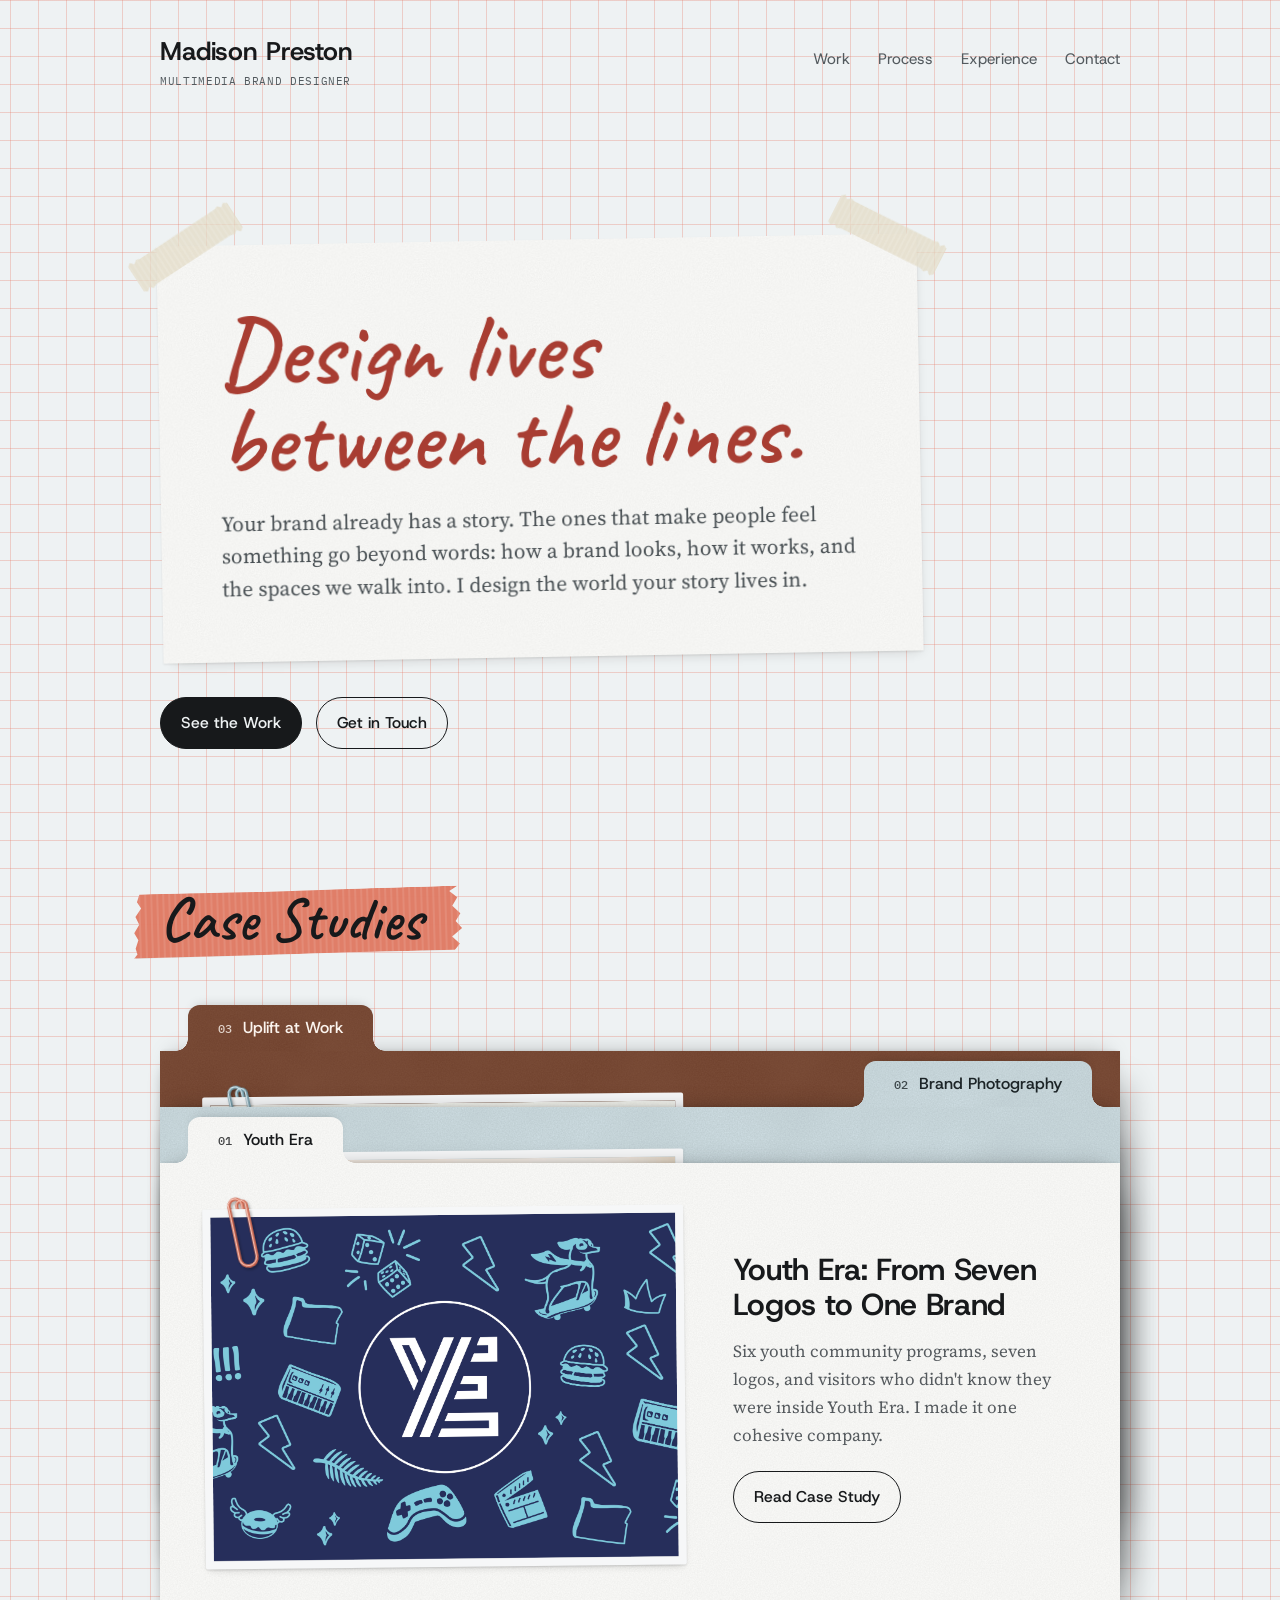
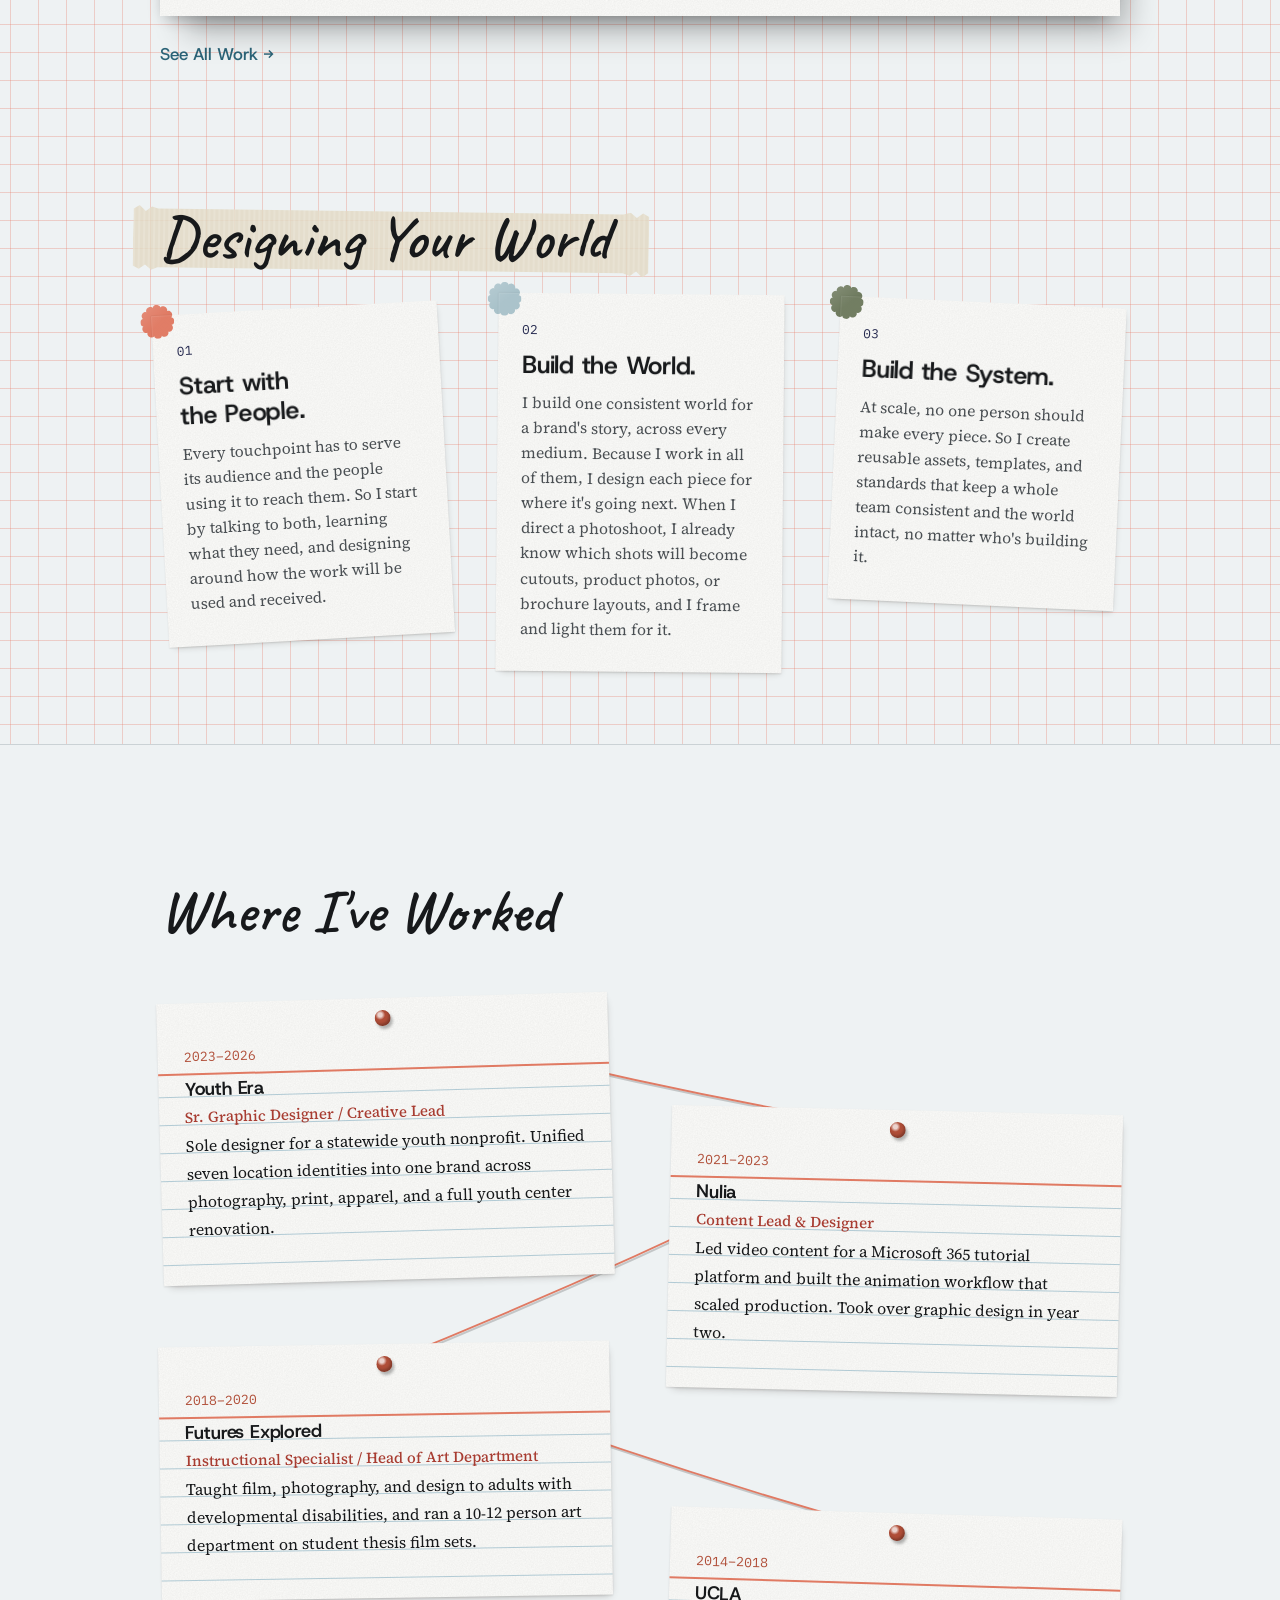
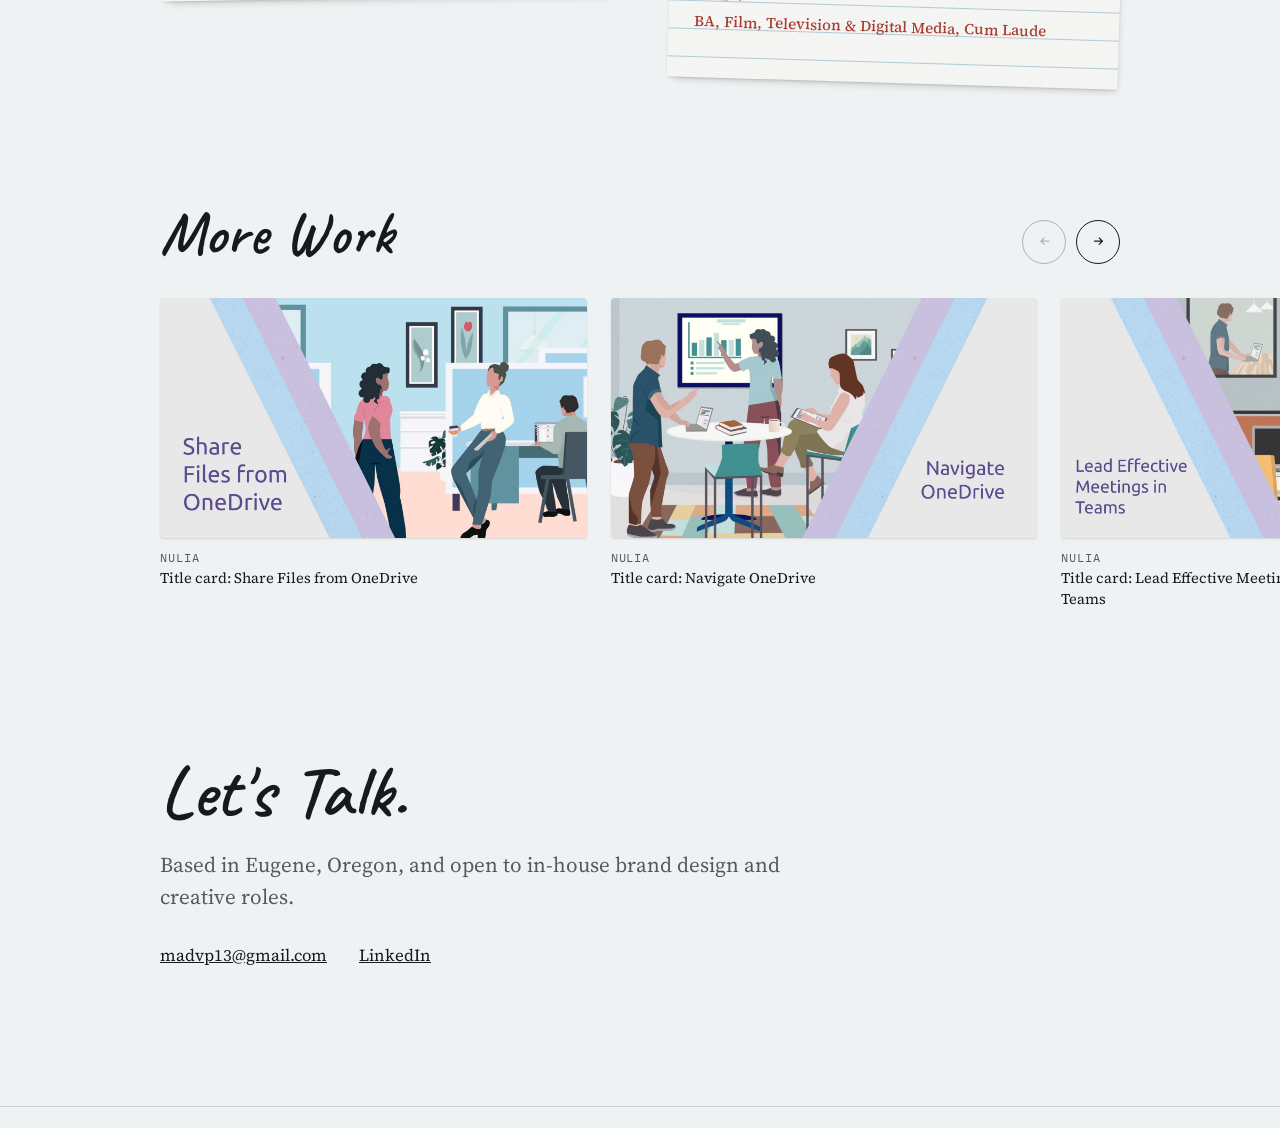
==== commit ba7d09b9: "Add files via upload" ====
--- a/index.html
+++ b/index.html
@@ -131,7 +131,9 @@
         <h2 id="exp-title">Where I've Worked</h2>
       </div>
       <div class="jobs">
-        <div class="job">
+        <svg class="string" aria-hidden="true" focusable="false"><path class="string-shadow"/><path class="string-line"/></svg>
+        <div class="job">
+          <span class="tack" aria-hidden="true"></span>
           <span class="years">2023–2026</span>
           <div>
             <h3>Youth Era</h3>
@@ -140,6 +142,7 @@
           </div>
         </div>
         <div class="job">
+          <span class="tack" aria-hidden="true"></span>
           <span class="years">2021–2023</span>
           <div>
             <h3>Nulia</h3>
@@ -148,6 +151,7 @@
           </div>
         </div>
         <div class="job">
+          <span class="tack" aria-hidden="true"></span>
           <span class="years">2018–2020</span>
           <div>
             <h3>Futures Explored</h3>
@@ -156,14 +160,7 @@
           </div>
         </div>
         <div class="job">
-          <span class="years">2015–2017</span>
-          <div>
-            <h3>UCLA Residential Life, Studio 22</h3>
-            <p class="title">Video Production Supervisor</p>
-            <p>Supervised a 15-person staff producing webshows, live event coverage, and fundraising videos within UCLA brand standards.</p>
-          </div>
-        </div>
-        <div class="job">
+          <span class="tack" aria-hidden="true"></span>
           <span class="years">2014–2018</span>
           <div>
             <h3>UCLA</h3>
--- a/styles.css
+++ b/styles.css
@@ -887,3 +887,132 @@
 @media (prefers-color-scheme: light) {
   .job .years { color: #B04E38; }
 }
+
+/* ===== Round 15: Experience as paper notes pinned with thumbtacks and joined by a string (both modes) ===== */
+:root { --tack: #B04E38; --string: #E07A63; --note-years: #B04E38; }
+@media (prefers-color-scheme: dark) { :root { --tack: #F0957D; --string: #F0957D; --note-years: #A24631; } }
+
+/* Retire the drawn timeline and its dots */
+.jobs::before, .job::before { content: none !important; }
+
+.jobs {
+  position: relative; display: grid; grid-template-columns: repeat(5, minmax(0, 1fr)); gap: 22px;
+  padding: 18px 0 8px; align-items: start;
+}
+.job {
+  position: relative; isolation: isolate; z-index: 1;
+  background: var(--paper); color: #17191B; --muted: #4A4F53;
+  padding: 46px 16px 20px;
+  box-shadow: 0 1px 2px rgba(40, 30, 25, 0.12), 2px 5px 9px -5px rgba(40, 30, 25, 0.3);
+}
+.job::after {
+  content: ""; position: absolute; inset: 0; z-index: -1; pointer-events: none; mix-blend-mode: multiply; opacity: 0.25;
+  background-image: url("data:image/svg+xml,%3Csvg xmlns='http://www.w3.org/2000/svg' width='300' height='300'%3E%3Cfilter id='f'%3E%3CfeTurbulence type='fractalNoise' baseFrequency='0.75' numOctaves='4' stitchTiles='stitch'/%3E%3CfeColorMatrix values='0 0 0 0 0.45  0 0 0 0 0.45  0 0 0 0 0.45  0 0 0 0.7 0'/%3E%3C/filter%3E%3Crect width='100%25' height='100%25' filter='url(%23f)'/%3E%3C/svg%3E");
+  background-size: 300px 300px;
+}
+.job .years { color: var(--note-years) !important; }
+.job h3 { color: #17191B; }
+/* Zigzag: every other note sits lower, like the cards in a string-and-pin board */
+.job:nth-child(2) { transform: rotate(-1.6deg); }
+.job:nth-child(3) { transform: rotate(1.3deg); margin-top: 64px; }
+.job:nth-child(4) { transform: rotate(-0.9deg); }
+.job:nth-child(5) { transform: rotate(1.7deg); margin-top: 64px; }
+.job:nth-child(6) { transform: rotate(-1.2deg); }
+
+/* Thumbtack: a domed pin head with a highlight and a little shadow on the paper */
+.tack {
+  position: absolute; z-index: 3; top: 12px; left: 50%; width: 16px; height: 16px; margin-left: -8px; border-radius: 50%;
+  background: radial-gradient(circle at 35% 30%, rgba(255, 255, 255, 0.75) 0 2px, rgba(255, 255, 255, 0) 5px), var(--tack);
+  box-shadow: inset -1.5px -2px 3px rgba(0, 0, 0, 0.28), 2px 3px 3px rgba(0, 0, 0, 0.28);
+}
+
+/* The string sits over the notes on wide screens, running from tack to tack */
+.string { position: absolute; inset: 0; z-index: 2; overflow: visible; pointer-events: none; }
+.string path { fill: none; stroke-linecap: round; stroke-linejoin: round; }
+.string-line { stroke: var(--string); stroke-width: 1.8; }
+.string-shadow { stroke: rgba(0, 0, 0, 0.18); stroke-width: 2; transform: translate(1px, 2px); filter: blur(0.6px); }
+
+@media (max-width: 860px) {
+  .jobs { grid-template-columns: minmax(0, 1fr); gap: 38px; padding: 12px 0 0; }
+  .job { width: 86%; margin-top: 0 !important; padding: 44px 20px 22px; }
+  .job:nth-child(odd) { justify-self: end; }
+  .job:nth-child(even) { justify-self: start; }
+  /* On a single column the string would cross the text, so it runs behind the paper and shows between notes */
+  .string { z-index: 0; }
+}
+
+/* ===== Round 16: experience notes as ruled index cards (both modes) ===== */
+/* Every line of text sits on a ruled line: the card uses one line pitch, and the red rule sits under the date */
+.job { --pitch: 24px; --rule-blue: rgba(110, 160, 182, 0.5); --rule-red: #E07A63;
+  display: flex; flex-direction: column; padding: 44px 16px 14px; }
+.job .years { margin-bottom: 8px; line-height: 1.2; }
+.job > div {
+  flex: 1; margin-inline: -16px; padding: 0 16px var(--pitch);
+  border-top: 2px solid var(--rule-red);
+  background: repeating-linear-gradient(to bottom, transparent 0 calc(var(--pitch) - 1px), var(--rule-blue) calc(var(--pitch) - 1px) var(--pitch));
+  background-position: 0 -4px;
+}
+.job h3, .job .title, .job p:not(.title) { line-height: var(--pitch); margin: 0; }
+.job h3 { font-size: 1.02rem; }
+.job .title { font-size: 0.86rem; }
+.job p:not(.title) { font-size: 0.9rem; }
+@media (prefers-color-scheme: dark) { .job { --rule-blue: rgba(95, 145, 168, 0.55); } }
+@media (max-width: 860px) {
+  .job { --pitch: 28px; padding: 44px 20px 14px; }
+  .job > div { margin-inline: -20px; padding-inline: 20px; background-position: 0 -6px; }
+  .job h3 { font-size: 1.12rem; }
+  .job .title { font-size: 0.95rem; }
+  .job p:not(.title) { font-size: 1rem; }
+}
+
+/* Job titles on the index cards in the hero coral (6.0:1 light card, 5.1:1 dark card) */
+.job .title { color: #A83D32; font-weight: 500; }
+
+/* ===== Round 17: desktop experience as landscape index cards in a two-column zigzag ===== */
+@media (min-width: 861px) {
+  .jobs { display: flex; flex-direction: column; gap: 0; padding: 12px 0 0; }
+  .job { width: 47%; --pitch: 28px; padding: 46px 26px 14px; }
+  .job > div { margin-inline: -26px; padding-inline: 26px; background-position: 0 -6px; }
+  .job h3 { font-size: 1.15rem; }
+  .job .title { font-size: 0.95rem; }
+  .job p:not(.title) { font-size: 1rem; }
+  /* Cards alternate left and right, each tucked up beside the one before it */
+  .job:nth-child(even) { align-self: flex-start; }
+  .job:nth-child(odd) { align-self: flex-end; }
+  .job + .job { margin-top: -84px !important; }
+  /* The thread runs behind the cards and shows in the gaps, as on phones */
+  .string { z-index: 0; }
+}
+/* Nulia sits partway up beside Youth Era: lower than level, not a full step down */
+@media (min-width: 861px) { .job:nth-child(3) { margin-top: -170px !important; } .job:nth-child(4) { margin-top: -48px !important; } }
+
+/* ===== Round 19: paper clips actually clip over the paper's edge =====
+   Each clip is two layers: the whole clip sits BEHIND the paper (so only the part above the edge shows),
+   and just the front loop is redrawn ON the paper, starting where the wire crosses the edge. */
+.pinned { isolation: isolate; }
+.pinned::before, .pinned::after {
+  content: ""; position: absolute; top: -12px; left: 28px; width: 27px; height: 78px; pointer-events: none;
+  transform: rotate(-12deg); filter: drop-shadow(1px 2px 1.5px rgba(0,0,0,0.35));
+}
+.pinned::before { z-index: -1; background: url("data:image/svg+xml,%3Csvg xmlns='http://www.w3.org/2000/svg' viewBox='0 0 28 80'%3E%3Cpath d='M11 30 V10 a5 5 0 0 1 10 0 V64 a9 9 0 0 1 -18 0 V9 a7 7 0 0 1 14 0 V52' fill='none' stroke='%23656C71' stroke-width='3.4' stroke-linecap='round'/%3E%3Cpath d='M11 30 V10 a5 5 0 0 1 10 0 V64 a9 9 0 0 1 -18 0 V9 a7 7 0 0 1 14 0 V52' fill='none' stroke='%23D9DEE1' stroke-width='1.3' stroke-linecap='round' transform='translate(-0.6 -0.6)'/%3E%3C/svg%3E") no-repeat center / contain; }
+.pinned::after { z-index: 2; background: url("data:image/svg+xml,%3Csvg xmlns='http://www.w3.org/2000/svg' viewBox='0 0 28 80'%3E%3Cpath d='M3 10.1 V64 a9 9 0 0 0 18 0 V13.9' fill='none' stroke='%23656C71' stroke-width='3.4' stroke-linecap='butt'/%3E%3Cpath d='M3 10.1 V64 a9 9 0 0 0 18 0 V13.9' fill='none' stroke='%23D9DEE1' stroke-width='1.3' stroke-linecap='butt' transform='translate(-0.6 -0.6)'/%3E%3C/svg%3E") no-repeat center / contain; }
+.scard .pinned::after { top: -12px; }
+
+
+/* ===== Round 20: Case Studies on a strip of peach tape with its own tear, near-black lettering (both modes) ===== */
+.home #work .section-head h2 { color: #17191B; }
+.home #work .section-head h2::before {
+  background:
+    repeating-linear-gradient(90deg, rgba(255, 255, 255, 0.1) 0 2px, transparent 2px 6px),
+    rgba(224, 122, 99, 0.96) !important;   /* the peach sticker, #E07A63 */
+  clip-path: polygon(2.2% 0%, 40% 1.5%, 70% 0.4%, 99.0% 0%, 96.4% 8%, 98.8% 18%, 97.2% 31%, 99.6% 43%, 98.1% 55%, 100% 66%, 96.9% 79%, 99.2% 90%, 97.6% 100%, 65% 98.8%, 30% 100%, 0% 100%, 1.1% 93%, 0.6% 84%, 1.5% 71%, 0.3% 60%, 1.9% 47%, 0.8% 35%, 2.6% 22%, 1.4% 12%, 2.2% 0%) !important;
+  transform: rotate(-1.6deg) !important;
+}
+
+/* ===== Round 21: colored paper clips on the case study folders (peach, olive, blue) ===== */
+.scard-1 .pinned::before { background: url("data:image/svg+xml,%3Csvg xmlns='http://www.w3.org/2000/svg' viewBox='0 0 28 80'%3E%3Cpath d='M11 30 V10 a5 5 0 0 1 10 0 V64 a9 9 0 0 1 -18 0 V9 a7 7 0 0 1 14 0 V52' fill='none' stroke='%23C9644D' stroke-width='3.4' stroke-linecap='round'/%3E%3Cpath d='M11 30 V10 a5 5 0 0 1 10 0 V64 a9 9 0 0 1 -18 0 V9 a7 7 0 0 1 14 0 V52' fill='none' stroke='%23F7BFAF' stroke-width='1.3' stroke-linecap='round' transform='translate(-0.6 -0.6)'/%3E%3C/svg%3E") no-repeat center / contain; }
+.scard-1 .pinned::after { background: url("data:image/svg+xml,%3Csvg xmlns='http://www.w3.org/2000/svg' viewBox='0 0 28 80'%3E%3Cpath d='M3 10.1 V64 a9 9 0 0 0 18 0 V13.9' fill='none' stroke='%23C9644D' stroke-width='3.4' stroke-linecap='butt'/%3E%3Cpath d='M3 10.1 V64 a9 9 0 0 0 18 0 V13.9' fill='none' stroke='%23F7BFAF' stroke-width='1.3' stroke-linecap='butt' transform='translate(-0.6 -0.6)'/%3E%3C/svg%3E") no-repeat center / contain; }
+.scard-2 .pinned::before { background: url("data:image/svg+xml,%3Csvg xmlns='http://www.w3.org/2000/svg' viewBox='0 0 28 80'%3E%3Cpath d='M11 30 V10 a5 5 0 0 1 10 0 V64 a9 9 0 0 1 -18 0 V9 a7 7 0 0 1 14 0 V52' fill='none' stroke='%235E6A4F' stroke-width='3.4' stroke-linecap='round'/%3E%3Cpath d='M11 30 V10 a5 5 0 0 1 10 0 V64 a9 9 0 0 1 -18 0 V9 a7 7 0 0 1 14 0 V52' fill='none' stroke='%23B3C49A' stroke-width='1.3' stroke-linecap='round' transform='translate(-0.6 -0.6)'/%3E%3C/svg%3E") no-repeat center / contain; }
+.scard-2 .pinned::after { background: url("data:image/svg+xml,%3Csvg xmlns='http://www.w3.org/2000/svg' viewBox='0 0 28 80'%3E%3Cpath d='M3 10.1 V64 a9 9 0 0 0 18 0 V13.9' fill='none' stroke='%235E6A4F' stroke-width='3.4' stroke-linecap='butt'/%3E%3Cpath d='M3 10.1 V64 a9 9 0 0 0 18 0 V13.9' fill='none' stroke='%23B3C49A' stroke-width='1.3' stroke-linecap='butt' transform='translate(-0.6 -0.6)'/%3E%3C/svg%3E") no-repeat center / contain; }
+.scard-3 .pinned::before { background: url("data:image/svg+xml,%3Csvg xmlns='http://www.w3.org/2000/svg' viewBox='0 0 28 80'%3E%3Cpath d='M11 30 V10 a5 5 0 0 1 10 0 V64 a9 9 0 0 1 -18 0 V9 a7 7 0 0 1 14 0 V52' fill='none' stroke='%236F98A6' stroke-width='3.4' stroke-linecap='round'/%3E%3Cpath d='M11 30 V10 a5 5 0 0 1 10 0 V64 a9 9 0 0 1 -18 0 V9 a7 7 0 0 1 14 0 V52' fill='none' stroke='%23D4E6EC' stroke-width='1.3' stroke-linecap='round' transform='translate(-0.6 -0.6)'/%3E%3C/svg%3E") no-repeat center / contain; }
+.scard-3 .pinned::after { background: url("data:image/svg+xml,%3Csvg xmlns='http://www.w3.org/2000/svg' viewBox='0 0 28 80'%3E%3Cpath d='M3 10.1 V64 a9 9 0 0 0 18 0 V13.9' fill='none' stroke='%236F98A6' stroke-width='3.4' stroke-linecap='butt'/%3E%3Cpath d='M3 10.1 V64 a9 9 0 0 0 18 0 V13.9' fill='none' stroke='%23D4E6EC' stroke-width='1.3' stroke-linecap='butt' transform='translate(-0.6 -0.6)'/%3E%3C/svg%3E") no-repeat center / contain; }
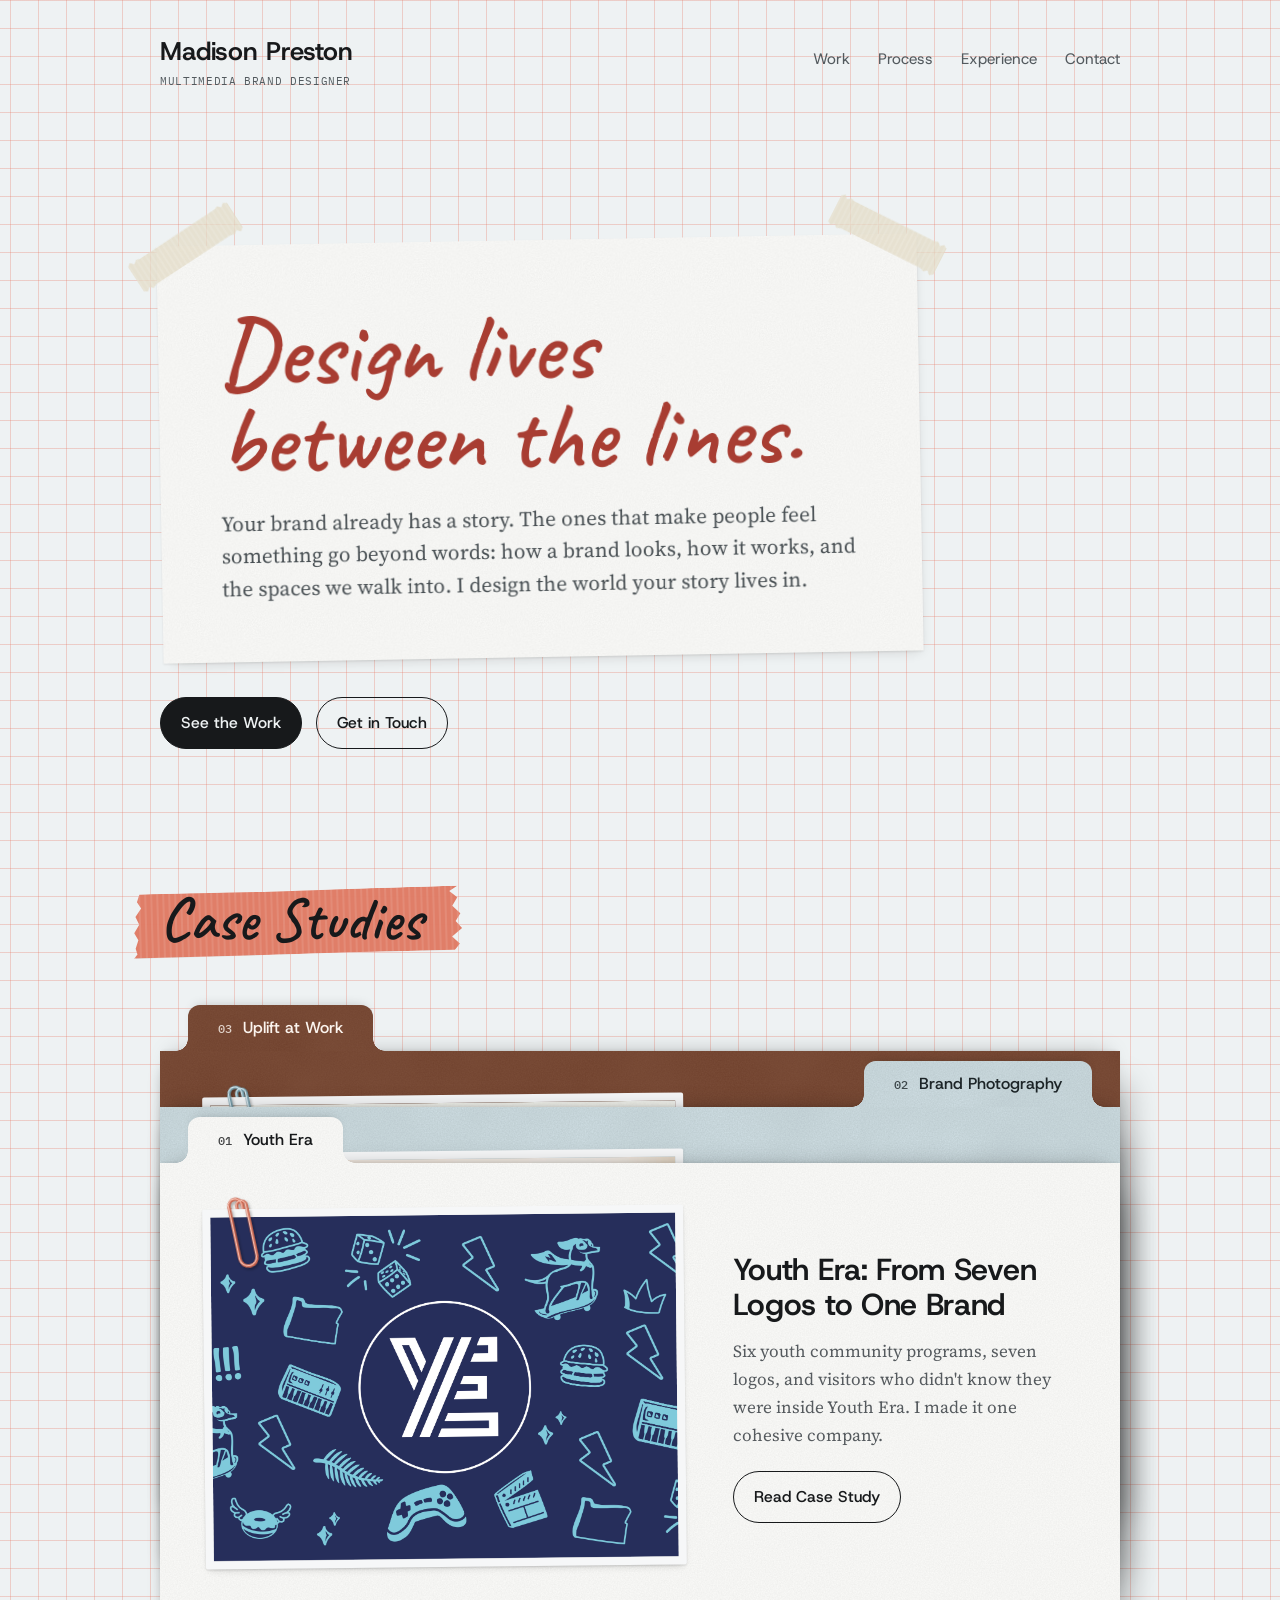
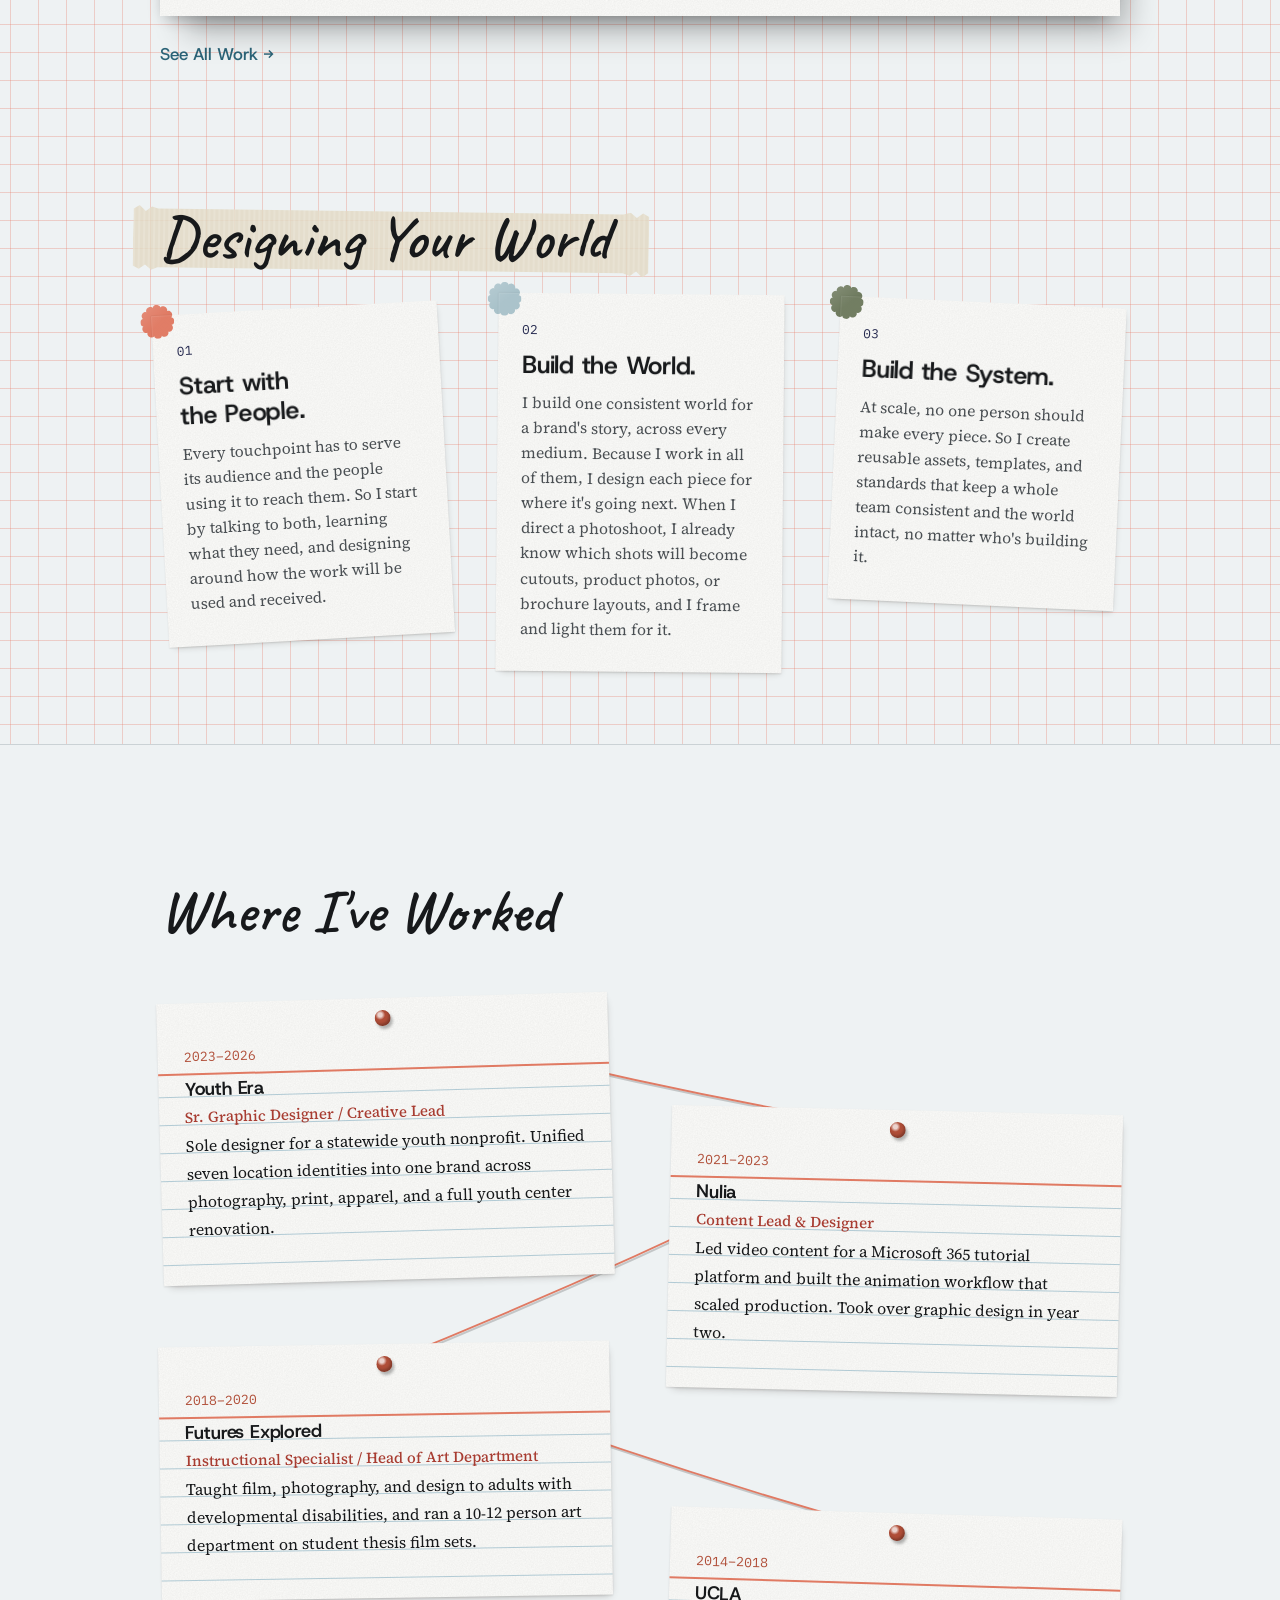
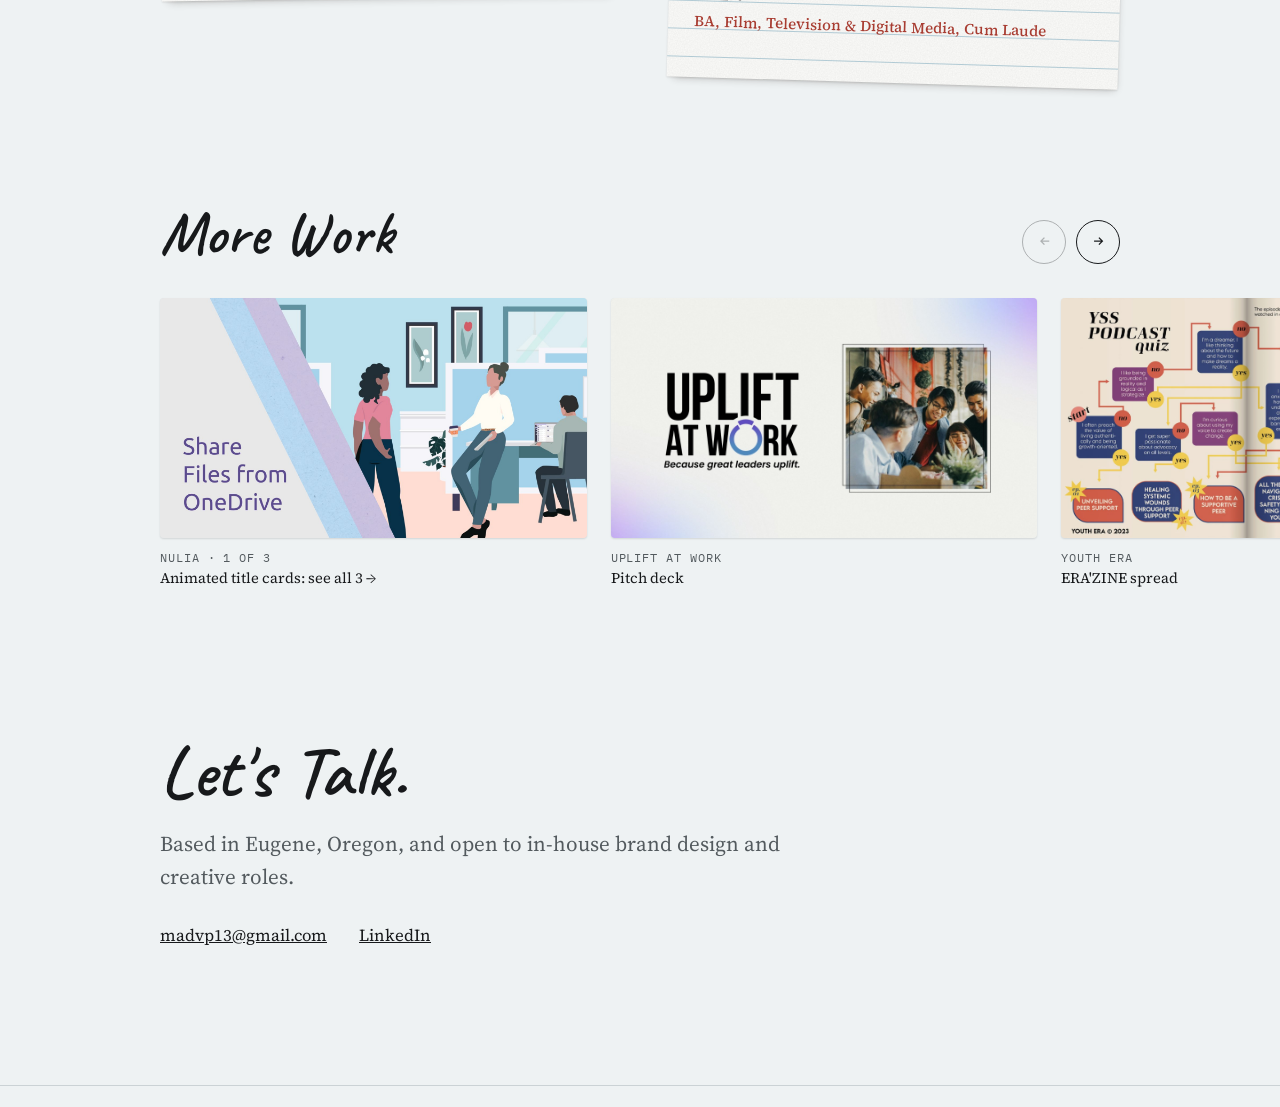
==== commit 3d8ac1f5: "Add files via upload" ====
--- a/index.html
+++ b/index.html
@@ -185,20 +185,8 @@
       <ul class="car-track">
           <li class="slide">
             <a class="slide-link" href="work.html#nul-title">
-              <div class="slide-img" style="--ratio: 16 / 9"><img src="images/nulia-01.jpg" alt="Illustrated title card: coworkers talking in a bright office, titled Share Files from OneDrive" loading="lazy"></div>
-              <p class="slide-cap"><span class="slide-tag">Nulia</span>Title card: Share Files from OneDrive</p>
-            </a>
-          </li>
-          <li class="slide">
-            <a class="slide-link" href="work.html#nul-title">
-              <div class="slide-img" style="--ratio: 16 / 9"><img src="images/nulia-02.jpg" alt="Illustrated title card: a team reviewing a chart on a wall screen, titled Navigate OneDrive" loading="lazy"></div>
-              <p class="slide-cap"><span class="slide-tag">Nulia</span>Title card: Navigate OneDrive</p>
-            </a>
-          </li>
-          <li class="slide">
-            <a class="slide-link" href="work.html#nul-title">
-              <div class="slide-img" style="--ratio: 16 / 9"><img src="images/nulia-03.jpg" alt="Illustrated title card: people working in an open office, titled Lead Effective Meetings in Teams" loading="lazy"></div>
-              <p class="slide-cap"><span class="slide-tag">Nulia</span>Title card: Lead Effective Meetings in Teams</p>
+              <div class="slide-img" style="--ratio: 16 / 9"><img src="images/nulia-01.jpg" alt="Illustrated title card for Nulia, titled Share Files from OneDrive, the first of three" loading="lazy"></div>
+              <p class="slide-cap"><span class="slide-tag">Nulia · 1 of 3</span>Animated title cards: see all 3 →</p>
             </a>
           </li>
           <li class="slide">
--- a/styles.css
+++ b/styles.css
@@ -1016,3 +1016,7 @@
 .scard-2 .pinned::after { background: url("data:image/svg+xml,%3Csvg xmlns='http://www.w3.org/2000/svg' viewBox='0 0 28 80'%3E%3Cpath d='M3 10.1 V64 a9 9 0 0 0 18 0 V13.9' fill='none' stroke='%235E6A4F' stroke-width='3.4' stroke-linecap='butt'/%3E%3Cpath d='M3 10.1 V64 a9 9 0 0 0 18 0 V13.9' fill='none' stroke='%23B3C49A' stroke-width='1.3' stroke-linecap='butt' transform='translate(-0.6 -0.6)'/%3E%3C/svg%3E") no-repeat center / contain; }
 .scard-3 .pinned::before { background: url("data:image/svg+xml,%3Csvg xmlns='http://www.w3.org/2000/svg' viewBox='0 0 28 80'%3E%3Cpath d='M11 30 V10 a5 5 0 0 1 10 0 V64 a9 9 0 0 1 -18 0 V9 a7 7 0 0 1 14 0 V52' fill='none' stroke='%236F98A6' stroke-width='3.4' stroke-linecap='round'/%3E%3Cpath d='M11 30 V10 a5 5 0 0 1 10 0 V64 a9 9 0 0 1 -18 0 V9 a7 7 0 0 1 14 0 V52' fill='none' stroke='%23D4E6EC' stroke-width='1.3' stroke-linecap='round' transform='translate(-0.6 -0.6)'/%3E%3C/svg%3E") no-repeat center / contain; }
 .scard-3 .pinned::after { background: url("data:image/svg+xml,%3Csvg xmlns='http://www.w3.org/2000/svg' viewBox='0 0 28 80'%3E%3Cpath d='M3 10.1 V64 a9 9 0 0 0 18 0 V13.9' fill='none' stroke='%236F98A6' stroke-width='3.4' stroke-linecap='butt'/%3E%3Cpath d='M3 10.1 V64 a9 9 0 0 0 18 0 V13.9' fill='none' stroke='%23D4E6EC' stroke-width='1.3' stroke-linecap='butt' transform='translate(-0.6 -0.6)'/%3E%3C/svg%3E") no-repeat center / contain; }
+
+/* All Work title matches the Let's Talk headline: same size, black in light mode, peach in dark */
+.hero-sm h1 { font-size: clamp(3rem, 6.4vw, 4.6rem); line-height: 1; letter-spacing: 0; }
+@media (prefers-color-scheme: light) { .hero-sm h1 { color: var(--ink); } }
